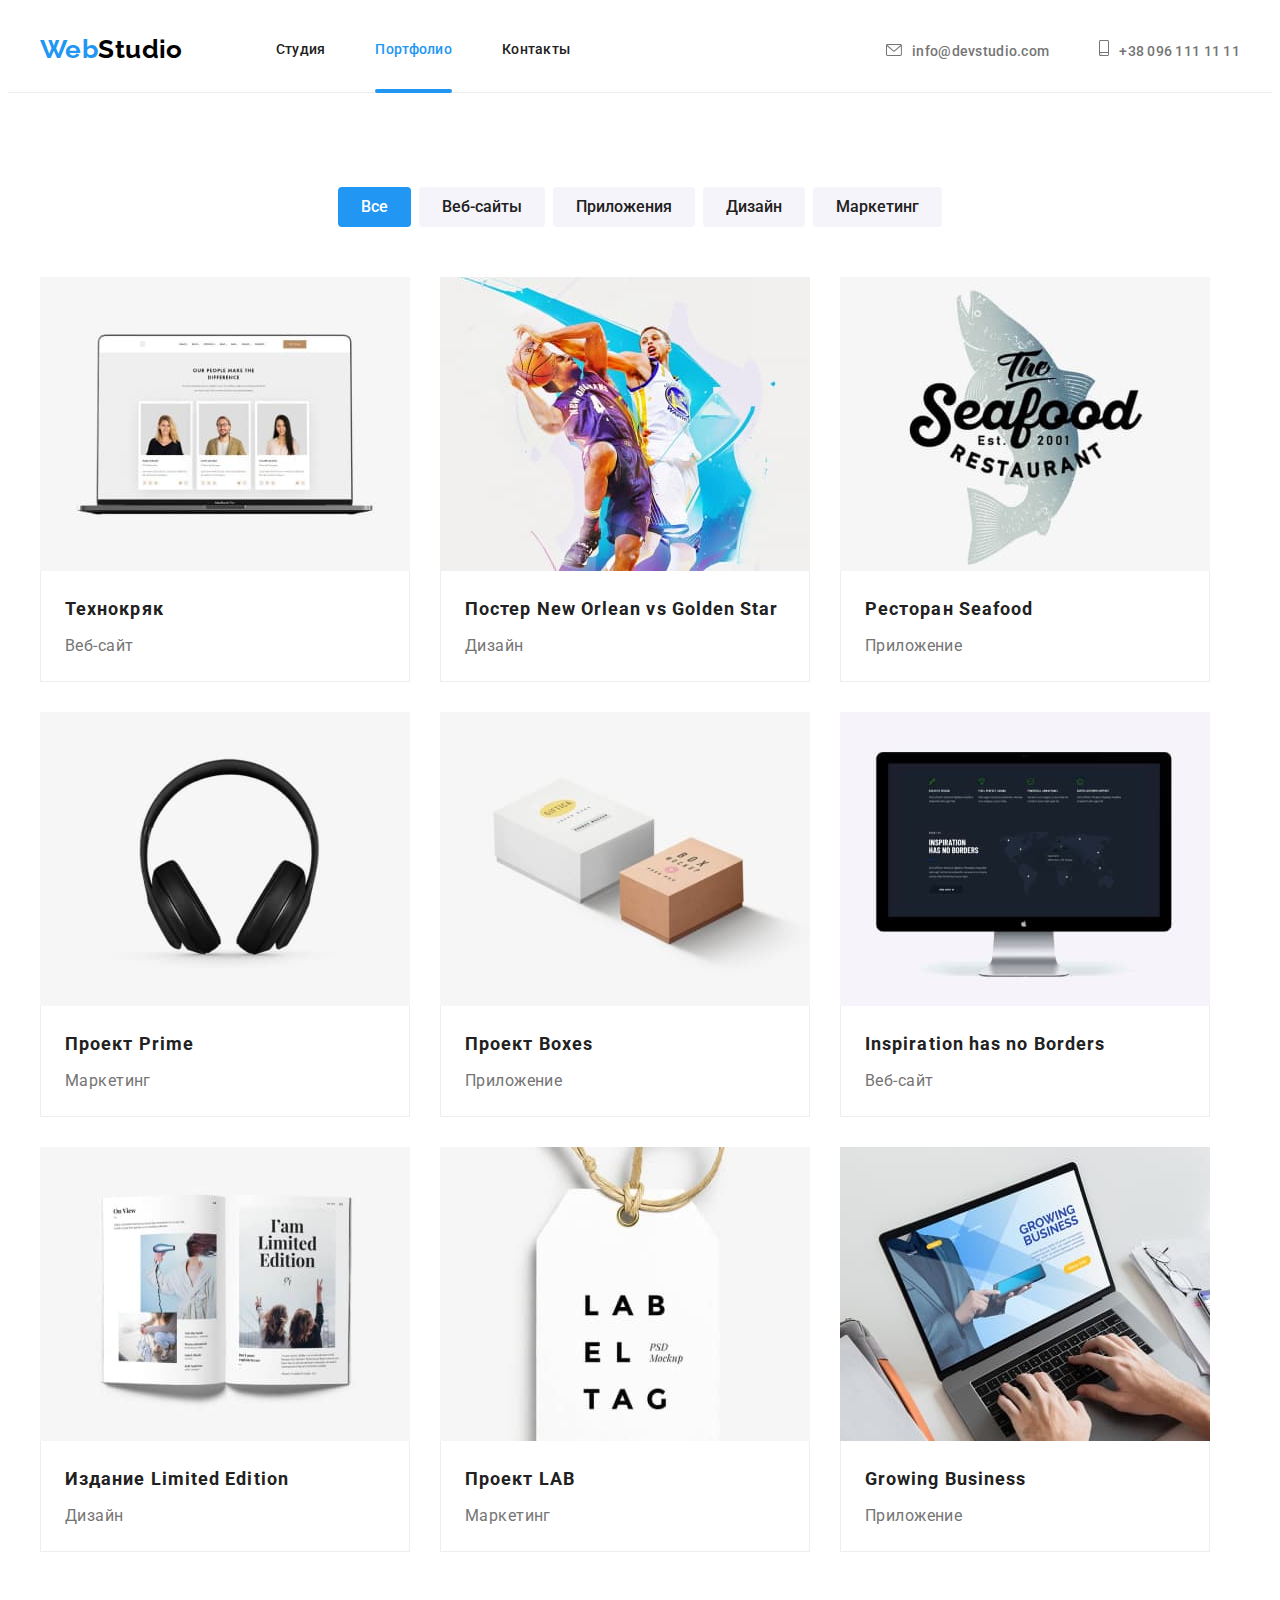
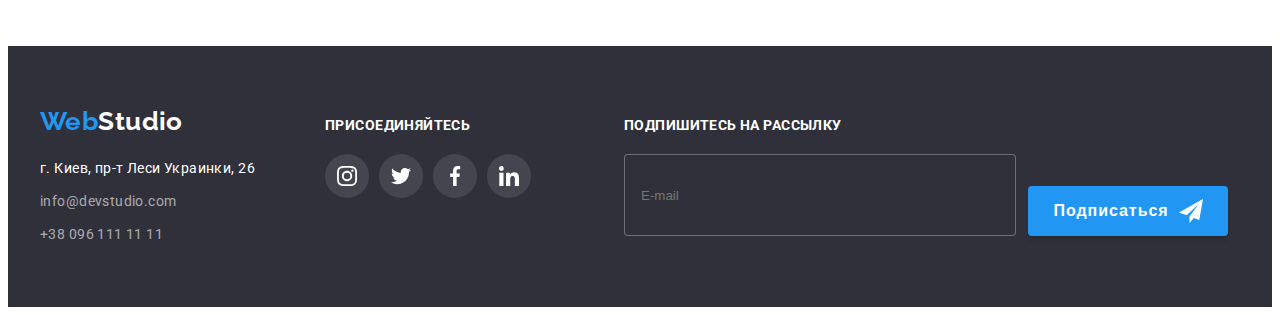
==== portfolio.html @ 59b3a7b3 "Initial commit" ====
<!DOCTYPE html>
<html lang="ru">
  <head>
    <meta charset="UTF-8" />
    <meta http-equiv="X-UA-Compatible" content="IE=edge" />
    <meta name="viewport" content="width=device-width, initial-scale=1.0" />
    <title>Portfolio</title>
    <link rel="preconnect" href="https://fonts.googleapis.com" />
    <link rel="preconnect" href="https://fonts.gstatic.com" crossorigin />
    <link
      href="https://fonts.googleapis.com/css2?family=Raleway:wght@700&family=Roboto:wght@400;500;700;900&display=swap"
      rel="stylesheet"
    />
    <link
      rel="stylesheet"
      href="https://cdnjs.cloudflare.com/ajax/libs/modern-normalize/1.1.0/modern-normalize.min.css"
      integrity="sha512-wpPYUAdjBVSE4KJnH1VR1HeZfpl1ub8YT/NKx4PuQ5NmX2tKuGu6U/JRp5y+Y8XG2tV+wKQpNHVUX03MfMFn9Q=="
      crossorigin="anonymous"
      referrerpolicy="no-referrer"
    />
    <link rel="stylesheet" href="./css/styles.css" />
  </head>
  <body>
    <header class="nav-container">
      <!--Навігація-->
      <div class="container header-box">
        <nav class="nav-box">
          <a href="./index.html" class="logo"><span class="logo-blue">Web</span>Studio</a>
          <ul class="list nav-list">
            <li class="list-item">
              <a href="./index.html" class="nav-link">Студия</a>
            </li>
            <li class="list-item">
              <a href="./portfolio.html" class="nav-link current">Портфолио</a>
            </li>
            <li class="list-item">
              <a href="#" class="nav-link">Контакты</a>
            </li>
          </ul>
        </nav>
        <!--Контакти-->
        <ul class="list contact-list">
          <li class="list-item">
            <a href="mailto:info@devstudio.com" class="nav-link contact-link">
              <svg class="mail" width="16" height="12">
                <use href="./images/icons.svg#icon-envelope"></use>
              </svg>
              info@devstudio.com</a
            >
          </li>
          <li class="list-item">
            <a href="tel:+380961111111" class="nav-link contact-link">
              <svg class="phone" width="10" height="16">
                <use href="./images/icons.svg#icon-smartphone"></use>
              </svg>
              +38 096 111 11 11</a
            >
          </li>
        </ul>
      </div>
    </header>
    <main>
      <section class="container-box">
        <div class="container">
          <h1 class="visually-hidden">Портфолио</h1>
          <ul class="filter-buttons list">
            <li class="btn-list">
              <button type="button" class="filter-button active">Все</button>
            </li>
            <li class="btn-list"><button type="button" class="filter-button">Веб-сайты</button></li>
            <li class="btn-list">
              <button type="button" class="filter-button">Приложения</button>
            </li>
            <li class="btn-list"><button type="button" class="filter-button">Дизайн</button></li>
            <li class="btn-list"><button type="button" class="filter-button">Маркетинг</button></li>
          </ul>
          <ul class="list section-box portfolio-list portfolio-cards">
            <li class="section-item portfolio-item">
              <a href="#" class="item">
                <div class="overlay-thumb">
                  <img src="./images/img-1.jpg" alt="Веб-сайт" width="370" class="card-img" />
                  <div class="overlay">
                    <p class="overlay-txt">
                      Ресурс предлагает комплексные предложения с разным уровнем функционала и
                      сервисов. Все это позволит посетителю получить исчерпывающие сведения о
                      компании или частном лице.
                    </p>
                  </div>
                </div>

                <div class="portfolio-border-box border-box">
                  <h2 class="card-title">Технокряк</h2>
                  <p class="description">Веб-сайт</p>
                </div>
              </a>
            </li>
            <li class="section-item portfolio-item">
              <a href="#" class="item">
                <div class="overlay-thumb">
                  <img src="./images/img-2.jpg" alt="Дизайн" width="370" class="card-img" />
                  <div class="overlay">
                    <p class="overlay-txt">
                      Ресурс предлагает комплексные предложения с разным уровнем функционала и
                      сервисов. Все это позволит посетителю получить исчерпывающие сведения о
                      компании или частном лице.
                    </p>
                  </div>
                </div>
                <div class="portfolio-border-box border-box">
                  <h2 class="card-title">Постер New Orlean vs Golden Star</h2>
                  <p class="description">Дизайн</p>
                </div>
              </a>
            </li>
            <li class="section-item portfolio-item">
              <a href="#" class="item">
                <div class="overlay-thumb">
                  <img src="./images/img-3.jpg" alt="Приложение" width="370" class="card-img" />
                  <div class="overlay">
                    <p class="overlay-txt">
                      Ресурс предлагает комплексные предложения с разным уровнем функционала и
                      сервисов. Все это позволит посетителю получить исчерпывающие сведения о
                      компании или частном лице.
                    </p>
                  </div>
                </div>
                <div class="portfolio-border-box border-box">
                  <h2 class="card-title">Ресторан Seafood</h2>
                  <p class="description">Приложение</p>
                </div>
              </a>
            </li>
            <li class="section-item portfolio-item">
              <a href="#" class="item">
                <div class="overlay-thumb">
                  <img src="./images/img-4.jpg" alt="Маркетинг" width="370" class="card-img" />
                  <div class="overlay">
                    <p class="overlay-txt">
                      Ресурс предлагает комплексные предложения с разным уровнем функционала и
                      сервисов. Все это позволит посетителю получить исчерпывающие сведения о
                      компании или частном лице.
                    </p>
                  </div>
                </div>
                <div class="portfolio-border-box border-box">
                  <h2 class="card-title">Проект Prime</h2>
                  <p class="description">Маркетинг</p>
                </div>
              </a>
            </li>
            <li class="section-item portfolio-item">
              <a href="#" class="item">
                <div class="overlay-thumb">
                  <img src="./images/img-5.jpg" alt="Приложение" width="370" class="card-img" />
                  <div class="overlay">
                    <p class="overlay-txt">
                      Ресурс предлагает комплексные предложения с разным уровнем функционала и
                      сервисов. Все это позволит посетителю получить исчерпывающие сведения о
                      компании или частном лице.
                    </p>
                  </div>
                </div>
                <div class="portfolio-border-box border-box">
                  <h2 class="card-title">Проект Boxes</h2>
                  <p class="description">Приложение</p>
                </div>
              </a>
            </li>
            <li class="section-item portfolio-item">
              <a href="#" class="item">
                <div class="overlay-thumb">
                  <img src="./images/img-6.jpg" alt="Веб-сайт" width="370" class="card-img" />
                  <div class="overlay">
                    <p class="overlay-txt">
                      Ресурс предлагает комплексные предложения с разным уровнем функционала и
                      сервисов. Все это позволит посетителю получить исчерпывающие сведения о
                      компании или частном лице.
                    </p>
                  </div>
                </div>
                <div class="portfolio-border-box border-box">
                  <h2 class="card-title">Inspiration has no Borders</h2>
                  <p class="description">Веб-сайт</p>
                </div>
              </a>
            </li>
            <li class="section-item portfolio-item">
              <a href="#" class="item">
                <div class="overlay-thumb">
                  <img src="./images/img-7.jpg" alt="Дизайн" width="370" class="card-img" />
                  <div class="overlay">
                    <p class="overlay-txt">
                      Ресурс предлагает комплексные предложения с разным уровнем функционала и
                      сервисов. Все это позволит посетителю получить исчерпывающие сведения о
                      компании или частном лице.
                    </p>
                  </div>
                </div>
                <div class="portfolio-border-box border-box">
                  <h2 class="card-title">Издание Limited Edition</h2>
                  <p class="description">Дизайн</p>
                </div>
              </a>
            </li>
            <li class="section-item portfolio-item">
              <a href="#" class="item">
                <div class="overlay-thumb">
                  <img src="./images/img-8.jpg" alt="Маркетинг" width="370" class="card-img" />
                  <div class="overlay">
                    <p class="overlay-txt">
                      Ресурс предлагает комплексные предложения с разным уровнем функционала и
                      сервисов. Все это позволит посетителю получить исчерпывающие сведения о
                      компании или частном лице.
                    </p>
                  </div>
                </div>
                <div class="portfolio-border-box border-box">
                  <h2 class="card-title">Проект LAB</h2>
                  <p class="description">Маркетинг</p>
                </div>
              </a>
            </li>
            <li class="section-item portfolio-item">
              <a href="#" class="item">
                <div class="overlay-thumb">
                  <img src="./images/img-9.jpg" alt="Приложение" width="370" class="card-img" />
                  <div class="overlay">
                    <p class="overlay-txt">
                      Ресурс предлагает комплексные предложения с разным уровнем функционала и
                      сервисов. Все это позволит посетителю получить исчерпывающие сведения о
                      компании или частном лице.
                    </p>
                  </div>
                </div>
                <div class="portfolio-border-box border-box">
                  <h2 class="card-title">Growing Business</h2>
                  <p class="description">Приложение</p>
                </div>
              </a>
            </li>
          </ul>
        </div>
      </section>
    </main>
    <!-- Футер -->
    <footer class="footer">
      <div class="container">
        <div class="footer-contacts">
          <a href="./index.html" class="logo"><span class="logo-blue">Web</span>Studio</a>
          <address class="address">
            <ul class="list">
              <li>
                <a href="#" class="address-link">г. Киев, пр-т Леси Украинки, 26</a>
              </li>
              <li class="address-item">
                <a href="mailto:info@devstudio.com" class="contact-link">info@devstudio.com</a>
              </li>
              <li class="address-item">
                <a href="tel:+380961111111" class="contact-link">+38 096 111 11 11</a>
              </li>
            </ul>
          </address>
        </div>
        <div class="footer-socials">
          <h2 class="footer-title">Присоединяйтесь</h2>
          <ul class="socials list">
            <li class="socials-item">
              <a class="socials-link" href="#">
                <svg class="socials-icon" width="20" height="20">
                  <use href="./images/icons.svg#icon-instagram-2"></use>
                </svg>
              </a>
            </li>
            <li class="socials-item">
              <a class="socials-link" href="#">
                <svg class="socials-icon" width="20" height="20">
                  <use href="./images/icons.svg#icon-twitter-1"></use>
                </svg>
              </a>
            </li>

            <li class="socials-item">
              <a class="socials-link" href="#">
                <svg class="socials-icon" width="20" height="20">
                  <use href="./images/icons.svg#icon-facebook-1"></use>
                </svg>
              </a>
            </li>

            <li class="socials-item">
              <a class="socials-link" href="#">
                <svg class="socials-icon" width="20" height="20">
                  <use href="./images/icons.svg#icon-linkedin-1"></use>
                </svg>
              </a>
            </li>
          </ul>
        </div>
        <form class="subscribe-form">
          <label class="subscribe-label footer-title" for="email">
            <span class="form-title">Подпишитесь на рассылку</span>
            <input class="form-input" type="email" name="email" id="email" placeholder="E-mail" />
          </label>
          <button class="subscribe-btn form-btn" type="submit">
            <span class="btn-txt">Подписаться</span>
            <svg class="send-icon" width="24" height="24">
              <use href="./images/icons.svg#icon-send"></use>
            </svg>
          </button>
        </form>
      </div>
    </footer>
  </body>
</html>
---- css/styles.css ----
/* цвет лого #2196F3 #000000 */
/*  цвет заголовков #212121 */
/* дополнительний цвет текста #FFFFFF */
/* основной текст  #757575 */
/* текст контактов rgba(255, 255, 255, 0.6) */
/* рамка хедера #ececec */
/* рамка карток в портфоліо #EEEEEE */
/* Колір іконок звичайний #AFB1B8 */

/* Стили для index*/

:root {
  --primary-text-color: #757575;
  --title-text-color: #212121;
  --accent-color: #2196f3;
  --primary-white-color: #ffffff;
  --primary-background-color: #f5f4fa;
  --accent-hover-color: #188ce8;
  --header-border-color: #ececec;
  --portfolio-cards-border: #eeeeee;
  --icon-current-color: #afb1b8;
}

body {
  font-family: 'Roboto', 'sans-serif';
  color: var(--primary-text-color);
  background-color: var(--primary-white-color);
  font-size: 14px;
  letter-spacing: 0.03em;
}

h1,
h2,
h3,
h4,
h5,
h6,
p {
  margin: 0;
}

img {
  display: block;
}

.visually-hidden {
  position: absolute;
  width: 1px;
  height: 1px;
  margin: -1px;
  border: 0;
  padding: 0;

  white-space: nowrap;
  clip-path: inset(100%);
  clip: rect(0 0 0 0);
  overflow: hidden;
}

.container {
  width: 1200px;
  padding-left: 15px;
  padding-right: 15px;
  margin-left: auto;
  margin-right: auto;
}

.nav-container {
  border-bottom: 1px solid var(--header-border-color);
}

.header-box {
  display: flex;
  align-items: center;
}

.nav-box {
  display: flex;
  align-items: center;
}

.nav-list {
  display: flex;
}

.nav-container .contact-list {
  display: flex;
  align-items: baseline;
  margin-left: auto;
}

.section-title {
  color: var(--title-text-color);
  font-size: 36px;
  line-height: 1.17;
  text-align: center;
  margin-bottom: 50px;
}

.title {
  color: var(--primary-white-color);
  font-weight: 900;
  font-size: 44px;
  line-height: 1.36;
  text-align: center;
  letter-spacing: 0.06em;
  text-transform: uppercase;
  margin-left: auto;
  margin-right: auto;
  margin-bottom: 30px;
  width: 696px;
}

.list {
  list-style-type: none;
  margin: 0;
  padding: 0;
}

/* Шапка */

.logo {
  display: block;
  color: #000000;
  font-family: 'Raleway', 'sans-serif';
  font-weight: 700;
  font-size: 26px;
  line-height: 1.19;
  text-decoration: none;
  margin-right: 93px;
  padding-top: 24px;
  padding-bottom: 25px;
}

.logo-blue,
.logo-blue {
  color: var(--accent-color);
}

.nav-link {
  display: flex;
  align-items: baseline;
  color: var(--title-text-color);
  text-decoration: none;
  font-weight: 500;
  line-height: 1.14;
  letter-spacing: 0.02em;
  padding-top: 32px;
  padding-bottom: 32px;
  transition: color 250ms cubic-bezier(0.4, 0, 0.2, 1);
}

.nav-link:hover,
.nav-link:focus {
  color: var(--accent-color);
}

.nav-link.current {
  color: var(--accent-color);
  position: relative;
}

.nav-link.current::after {
  position: absolute;
  content: '';
  display: block;
  width: 100%;
  height: 4px;
  border-radius: 2px;
  background-color: var(--accent-color);
  left: 0;
  bottom: -3px;
  transition: opacity 250ms cubic-bezier(0.4, 0, 0.2, 1);
}

.list-item {
  display: inline-block;
}

.list-item:not(:last-child) {
  margin-right: 50px;
}

.nav-link.contact-link:not(:last-child) {
  margin-right: 50px;
  margin-left: 330px;
}

.mail {
  display: inline-block;
  fill: currentColor;
  width: 16px;
  height: 12px;
  margin-right: 10px;
  background-size: contain;
}

.phone {
  display: inline-block;
  fill: currentColor;
  width: 10px;
  height: 16px;
  margin-right: 10px;
}

.nav-link.contact-link {
  color: var(--primary-text-color);
  transition: color 250ms cubic-bezier(0.4, 0, 0.2, 1);
}

.nav-link.contact-link:hover,
.nav-link.contact-link:focus {
  color: var(--accent-color);
}

/* Меін контент */

/* Банер */

.container-box {
  padding-top: 94px;
  padding-bottom: 94px;
}

.baner {
  background-color: #2f303a;
}

.baner > .container {
  padding-top: 200px;
  padding-bottom: 200px;
}

.hero {
  background-image: linear-gradient(to right, rgba(47, 48, 58, 0.4), rgba(47, 48, 58, 0.4)),
    url(../images/hero-img.jpg);
  max-width: 1600px;
  background-position: center;
  background-size: cover;
  margin-left: auto;
  margin-right: auto;
}

.baner-button {
  color: var(--primary-white-color);
  background-color: var(--accent-color);
  font-family: inherit;
  font-weight: 700;
  font-size: 16px;
  line-height: 1.88;
  cursor: pointer;
  margin: 0 485px;
  min-width: 200px;
  min-height: 50px;
  padding: 10px 32px;
  border-radius: 4px;
  border: transparent;
  transition: color 250ms cubic-bezier(0.4, 0, 0.2, 1);
}

.baner .baner-button:hover,
.baner-button:focus {
  background-color: var(--accent-hover-color);
}

/* Переваги */

.works-box {
  padding-bottom: 94px;
}

.benefits {
  background-color: #ffffff;
}

.section-box {
  display: flex;
}

.section-item {
  margin-right: 30px;
}

.section-box > .section-item:last-child {
  margin-right: 0px;
}

.benefits-icon-box {
  display: flex;
  align-items: center;
  justify-content: center;
  height: 120px;
  margin-bottom: 30px;
  border-radius: 4px;
  background-color: var(--primary-background-color);
  transition: color 250ms cubic-bezier(0.4, 0, 0.2, 1);
}

/* .benefits-icon-box:hover {
  box-shadow: 0px 4px 4px rgba(0, 0, 0, 0.25);
  border-radius: 4px;
} */

.portfolio-item {
  display: block;
  margin-right: 30px;
  margin-bottom: 30px;
}

.portfolio-cards .portfolio-item:nth-child(3n + 3) {
  margin-right: 0px;
}

.portfolio-border-box {
  padding: 20px 24px;
}

.benefits-title {
  font-size: 14px;
  line-height: 1.14;
  text-transform: uppercase;
  color: var(--title-text-color);
}

.benefits-text {
  line-height: 1.71;
  margin-top: 10px;
  width: 270px;
}

/* Чим ми займаємось */

.label-box {
  position: relative;
}

.label {
  position: absolute;
  width: 100%;
  padding: 27px 0;
  background-color: rgba(47, 48, 58, 0.8);
  color: var(--primary-white-color);
  font-weight: 700;
  line-height: 1.14;
  text-align: center;
  letter-spacing: 0.03em;
  text-transform: uppercase;
  bottom: 0;
  left: 0;
}

/* Наша команда */

.team {
  background-color: var(--primary-background-color);
}

.team .portfolio-item {
  box-shadow: 0px 1px 3px rgba(0, 0, 0, 0.12), 0px 1px 1px rgba(0, 0, 0, 0.14),
    0px 2px 1px rgba(0, 0, 0, 0.2);
  border-radius: 0px 0px 4px 4px;
}

.team-title {
  font-weight: 500;
  font-size: 16px;
  line-height: 1.19;
  text-align: center;
  color: var(--title-text-color);
}

.team-text {
  font-size: 16px;
  line-height: 1.19;
  text-align: center;
  margin-top: 10px;
}

.team-border-box {
  background-color: var(--primary-white-color);
  padding-top: 30px;
  padding-bottom: 30px;
  border-radius: 0px 0px 4px 4px;
}

.border-box {
  border-right: 1px solid var(--portfolio-cards-border);
  border-bottom: 1px solid var(--portfolio-cards-border);
  border-left: 1px solid var(--portfolio-cards-border);
}

.socials {
  display: flex;
  justify-content: center;
  margin-top: 16px;
}

.socials-item:not(:last-child) {
  margin-right: 10px;
}

.socials-link {
  display: flex;
  justify-content: center;
  align-items: center;
  width: 44px;
  height: 44px;
  border-radius: 50%;
  color: var(--icon-current-color);
  transition: background-color 250ms cubic-bezier(0.4, 0, 0.2, 1),
    color 250ms cubic-bezier(0.4, 0, 0.2, 1);
}

.socials-link:hover,
.socials-link:focus {
  background-color: var(--accent-color);
  color: var(--primary-white-color);
}

.socials-icon {
  fill: currentColor;
}

/* Постійні клієнти */

.clients {
  display: flex;
  justify-content: center;
  margin-top: 50px;
}

.clients-item:not(:last-child) {
  margin-right: 30px;
}

.clients-link {
  display: flex;
  justify-content: center;
  align-items: center;
  width: 170px;
  height: 92px;
  color: var(--icon-current-color);
  border: 1px solid var(--icon-current-color);
  border-radius: 5px;
  transition: color 250ms cubic-bezier(0.4, 0, 0.2, 1), border 250ms cubic-bezier(0.4, 0, 0.2, 1);
}

.clients-link:hover,
.clients-link:focus {
  color: var(--accent-color);
  border: 1px solid var(--accent-color);
}

.clients-icon {
  fill: currentColor;
  background-size: contain;
}

/* Футер */

.footer {
  background-color: #2f303a;
  padding-top: 60px;
  padding-bottom: 60px;
}

.footer .container {
  display: flex;
  align-items: baseline;
}

.footer .logo {
  color: var(--primary-white-color);
  padding: 0;
  margin: 0;
}

.address {
  margin-top: 20px;
}

.address .address-link {
  color: var(--primary-white-color);
  font-style: normal;
  line-height: 1.71;
  text-decoration: none;
  font-style: normal;
}

.address-item {
  margin-top: 9px;
}

.footer .contact-link {
  text-decoration: none;
  color: rgba(255, 255, 255, 0.6);
  font-style: normal;
  line-height: 1.71;
  transition: color 250ms cubic-bezier(0.4, 0, 0.2, 1);
}

.address .contact-link:hover,
.contact-link:focus {
  color: var(--accent-color);
}

.footer-socials {
  margin-left: 70px;
}

.footer-title {
  color: var(--primary-white-color);

  font-weight: 700;
  font-size: 14px;
  line-height: 1.14;
  letter-spacing: 0.03em;
  text-transform: uppercase;
}

.footer .socials {
  margin-top: 20px;
}

.footer .socials-link {
  color: var(--primary-white-color);
  background-color: rgba(255, 255, 255, 0.1);
  transition: background-color 250ms cubic-bezier(0.4, 0, 0.2, 1);
}

.footer .socials-link:hover,
.footer .socials-link:focus {
  background-color: var(--accent-color);
}

.subscribe-form {
  display: flex;
  align-items: flex-end;
  margin-left: 93px;
  margin-right: auto;
}

.form-title {
  display: block;
  margin-bottom: 20px;
}

.form-input {
  width: 358px;
  height: 50px;
  margin-right: 12px;
  padding: 15px 16px;
  background-color: #2f303a;
  color: rgba(255, 255, 255, 0.6);
  outline: transparent;
  border: 1px solid rgba(255, 255, 255, 0.3);
  border-radius: 4px;
}

.subscribe-btn {
  box-shadow: 0px 4px 4px rgba(0, 0, 0, 0.15);
  border-color: transparent;
}

.btn-txt {
  margin-right: 10px;
}

.subscribe-btn {
  display: flex;
  justify-content: center;
  align-items: center;
  width: 200px;
  height: 50px;
  background-color: var(--accent-color);
  color: var(--primary-white-color);
  font-weight: 700;
  font-size: 16px;
  line-height: 1.88;
  letter-spacing: 0.06em;
  cursor: pointer;
  border-radius: 4px;
}

/* Модальне вікно */

.backdrop {
  position: fixed;
  top: 0;
  left: 0;
  width: 100vw;
  height: 100vh;
  background-color: rgba(0, 0, 0, 0.2);
  opacity: 1;
  visibility: visible;
  pointer-events: initial;
  transition: opacity 250ms cubic-bezier(0.4, 0, 0.2, 1),
    visibility 250ms cubic-bezier(0.4, 0, 0.2, 1);
}

.backdrop.is-hidden {
  opacity: 0;
  visibility: hidden;
  pointer-events: none;
}

.modal {
  position: absolute;
  top: 50%;
  left: 50%;
  transform: translate(-50%, -50%);
  width: 528px;
  height: 581px;
  padding: 40px 40px;
  background-color: #ffffff;
  box-shadow: 0px 1px 3px rgba(0, 0, 0, 0.12), 0px 1px 1px rgba(0, 0, 0, 0.14),
    0px 2px 1px rgba(0, 0, 0, 0.2);
  border-radius: 4px;
}

.modal-close-btn {
  position: absolute;
  top: 8px;
  right: 8px;
  display: flex;
  justify-content: center;
  align-items: center;
  width: 30px;
  height: 30px;
  border: 1px solid rgba(0, 0, 0, 0.1);
  border-radius: 50%;
  padding: 0;
  background-color: #ffffff;
  cursor: pointer;
}

.close-btn {
  transition: fill 250ms cubic-bezier(0.4, 0, 0.2, 1);
}

.modal-close-btn:hover .close-btn,
.modal-close-btn:focus .close-btn {
  fill: var(--accent-color);
}

.modal-form {
  display: flex;
  flex-direction: column;
  align-items: center;
}

.modal-title {
  font-weight: 700;
  font-size: 20px;
  line-height: 1.15;
  text-align: center;
  letter-spacing: 0.03em;
  margin-bottom: 12px;
  color: var(--title-text-color);
}

.form-group {
  display: flex;
  flex-direction: column;
  width: 448px;
}

.form-label {
  position: relative;
  display: flex;
  flex-direction: column;
  margin-bottom: 10px;
  font-size: 12px;
  line-height: 1.16;
  letter-spacing: 0.01em;
}

.form-label:last-of-type {
  margin-bottom: 20px;
}

.modal-form-input {
  height: 40px;
  margin-top: 4px;
  padding-left: 41px;
  outline: transparent;
  border: 1px solid rgba(33, 33, 33, 0.2);
  border-radius: 4px;
  transition: border 250ms cubic-bezier(0.4, 0, 0.2, 1);
}

.modal-form-input:hover,
.modal-form-input:focus-within {
  border: 1px solid var(--accent-color);
}

.textarea-input {
  height: 120px;
  padding: 12px 16px;
  resize: none;
}

.textarea-input::placeholder {
  line-height: 1.17;
  letter-spacing: 0.01em;
  color: rgba(117, 117, 117, 0.5);
}

.modal-icon {
  position: absolute;
  top: 0;
  left: 0;
  transform: translate(12px, 29px);
  fill: var(--title-text-color);
  transition: fill 250ms cubic-bezier(0.4, 0, 0.2, 1);
}

.modal-form-input:hover + .modal-icon,
.modal-form-input:focus + .modal-icon {
  fill: var(--accent-color);
}

.modal-agreement-box {
  display: flex;
  align-items: center;
  justify-content: center;
}

.modal-agreement {
  display: flex;
  align-items: center;
}

.checkbox-txt {
  line-height: 1.71;
}

.checkbox-link {
  line-height: 1.71;
  color: var(--accent-color);
}

.modal-checkbox {
  display: flex;
  align-items: center;
  justify-content: center;
  width: 16px;
  height: 15px;
  margin-right: 7px;
  border-radius: 2px;
  outline: 2px solid var(--accent-color);
  outline-offset: -2px;
  background-color: var(--primary-white-color);
  transition: background-color 250ms cubic-bezier(0.4, 0, 0.2, 1);
}

.modal-checkbox:focus {
  outline: 2px solid var(--title-text-color);
  outline-offset: -2px;
}

.checkbox-icon {
  fill: var(--primary-white-color);
}

.checkbox:checked + .modal-checkbox {
  background-color: var(--accent-color);
}

.send-btn {
  margin-top: 30px;
  transition: background-color 250ms cubic-bezier(0.4, 0, 0.2, 1),
    box-shadow 250ms cubic-bezier(0.4, 0, 0.2, 1);
}

.send-btn:hover,
.send-btn:focus {
  box-shadow: 0px 4px 4px rgba(0, 0, 0, 0.15);
  background-color: var(--accent-hover-color);
}

/* Стили для портфолио */

.portfolio-box {
  padding-bottom: 94px;
  padding-top: 94px;
}

.filter-buttons {
  display: flex;
  justify-content: center;
  margin-bottom: 50px;
}

.btn-list {
  margin-left: 8px;
}

.filter-buttons .btn-list:first-child {
  margin-left: 0;
}

.filter-button {
  font-family: inherit;
  color: var(--title-text-color);
  background-color: var(--primary-background-color);
  font-weight: 500;
  font-size: 16px;
  line-height: 1.62;
  text-align: center;
  padding: 6px 22px;
  border: 1px solid transparent;
  border-radius: 4px;
  transition: color 250ms cubic-bezier(0.4, 0, 0.2, 1),
    background-color 250ms cubic-bezier(0.4, 0, 0.2, 1),
    box-shadow 250ms cubic-bezier(0.4, 0, 0.2, 1);
}

.filter-button.active {
  background-color: var(--accent-color);
  color: var(--primary-white-color);
}

.filter-buttons .filter-button:hover,
.filter-button:focus {
  color: var(--primary-white-color);
  background-color: var(--accent-color);
  box-shadow: 0px 3px 1px rgba(0, 0, 0, 0.1), 0px 1px 2px rgba(0, 0, 0, 0.08),
    0px 2px 2px rgba(0, 0, 0, 0.12);
}

.portfolio-cards .item:hover,
.portfolio-cards .item:focus {
  box-shadow: 0px 4px 4px rgba(0, 0, 0, 0.25);
}

.overlay-thumb {
  position: relative;
  overflow: hidden;
}

.overlay {
  position: absolute;
  top: 0;
  left: 0;
  width: 370px;
  padding: 63px 24px;
  background-color: rgba(33, 150, 243, 0.9);
  overflow: hidden;
  transition: transform 250ms cubic-bezier(0.4, 0, 0.2, 1);
  transform: translateY(160%);
}

.item:hover .overlay {
  position: absolute;
  top: 0;
  left: 0;
  width: 370px;
  padding: 63px 24px;
  background-color: rgba(33, 150, 243, 0.9);
  transform: translateY(0);
}

.overlay-txt {
  font-size: 18px;
  line-height: 1.56;
  letter-spacing: 0.03em;
  color: var(--primary-white-color);
}

.portfolio-cards {
  display: flex;
  flex-wrap: wrap;
  margin-bottom: -30px;
}

.item {
  text-decoration: none;
  display: block;
  transition: box-shadow 250ms cubic-bezier(0.4, 0, 0.2, 1);
}

.card-title {
  margin-bottom: 4px;
}

.portfolio-cards .card-title {
  font-size: 18px;
  line-height: 2;
  letter-spacing: 0.06em;
  color: var(--title-text-color);
}

.description {
  font-size: 16px;
  line-height: 1.88;
  color: var(--primary-text-color);
}
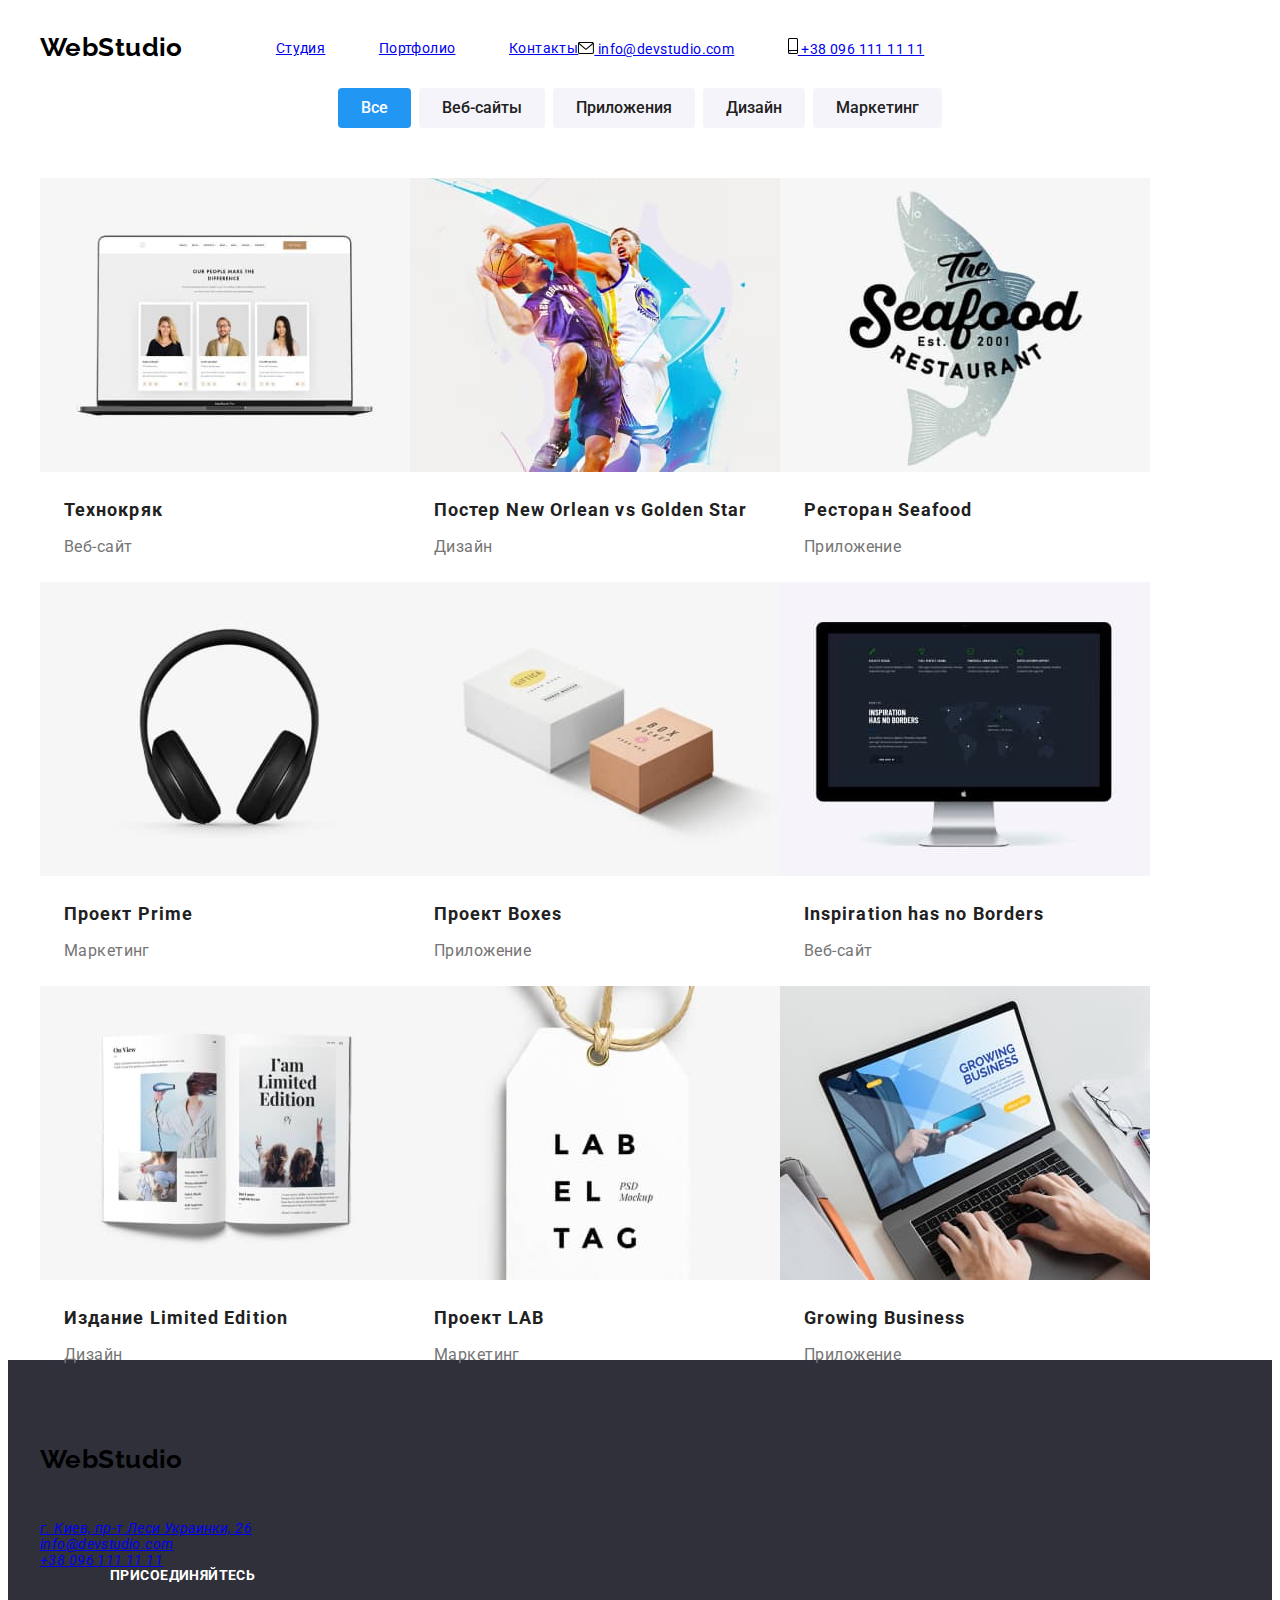
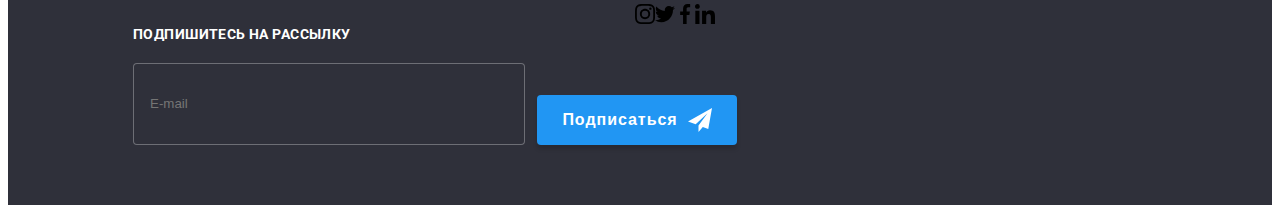
==== commit e078bf48: "c6" ====
--- a/portfolio.html
+++ b/portfolio.html
@@ -75,7 +75,7 @@
             <li class="btn-list"><button type="button" class="filter-button">Маркетинг</button></li>
           </ul>
           <ul class="list section-box portfolio-list portfolio-cards">
-            <li class="section-item portfolio-item">
+            <li class="section-item portfolio__item">
               <a href="#" class="item">
                 <div class="overlay-thumb">
                   <img src="./images/img-1.jpg" alt="Веб-сайт" width="370" class="card-img" />
@@ -94,7 +94,7 @@
                 </div>
               </a>
             </li>
-            <li class="section-item portfolio-item">
+            <li class="section-item portfolio__item">
               <a href="#" class="item">
                 <div class="overlay-thumb">
                   <img src="./images/img-2.jpg" alt="Дизайн" width="370" class="card-img" />
@@ -112,7 +112,7 @@
                 </div>
               </a>
             </li>
-            <li class="section-item portfolio-item">
+            <li class="section-item portfolio__item">
               <a href="#" class="item">
                 <div class="overlay-thumb">
                   <img src="./images/img-3.jpg" alt="Приложение" width="370" class="card-img" />
@@ -130,7 +130,7 @@
                 </div>
               </a>
             </li>
-            <li class="section-item portfolio-item">
+            <li class="section-item portfolio__item">
               <a href="#" class="item">
                 <div class="overlay-thumb">
                   <img src="./images/img-4.jpg" alt="Маркетинг" width="370" class="card-img" />
@@ -148,7 +148,7 @@
                 </div>
               </a>
             </li>
-            <li class="section-item portfolio-item">
+            <li class="section-item portfolio__item">
               <a href="#" class="item">
                 <div class="overlay-thumb">
                   <img src="./images/img-5.jpg" alt="Приложение" width="370" class="card-img" />
@@ -166,7 +166,7 @@
                 </div>
               </a>
             </li>
-            <li class="section-item portfolio-item">
+            <li class="section-item portfolio__item">
               <a href="#" class="item">
                 <div class="overlay-thumb">
                   <img src="./images/img-6.jpg" alt="Веб-сайт" width="370" class="card-img" />
@@ -184,7 +184,7 @@
                 </div>
               </a>
             </li>
-            <li class="section-item portfolio-item">
+            <li class="section-item portfolio__item">
               <a href="#" class="item">
                 <div class="overlay-thumb">
                   <img src="./images/img-7.jpg" alt="Дизайн" width="370" class="card-img" />
@@ -202,7 +202,7 @@
                 </div>
               </a>
             </li>
-            <li class="section-item portfolio-item">
+            <li class="section-item portfolio__item">
               <a href="#" class="item">
                 <div class="overlay-thumb">
                   <img src="./images/img-8.jpg" alt="Маркетинг" width="370" class="card-img" />
@@ -220,7 +220,7 @@
                 </div>
               </a>
             </li>
-            <li class="section-item portfolio-item">
+            <li class="section-item portfolio__item">
               <a href="#" class="item">
                 <div class="overlay-thumb">
                   <img src="./images/img-9.jpg" alt="Приложение" width="370" class="card-img" />
--- a/css/styles.css
+++ b/css/styles.css
@@ -65,7 +65,7 @@
   margin-right: auto;
 }
 
-.nav-container {
+.header {
   border-bottom: 1px solid var(--header-border-color);
 }
 
@@ -79,11 +79,11 @@
   align-items: center;
 }
 
-.nav-list {
-  display: flex;
-}
-
-.nav-container .contact-list {
+.header-navigation {
+  display: flex;
+}
+
+.header .header-contact {
   display: flex;
   align-items: baseline;
   margin-left: auto;
@@ -97,7 +97,7 @@
   margin-bottom: 50px;
 }
 
-.title {
+.hero__title {
   color: var(--primary-white-color);
   font-weight: 900;
   font-size: 44px;
@@ -132,12 +132,12 @@
   padding-bottom: 25px;
 }
 
-.logo-blue,
-.logo-blue {
+.logo--blue,
+.logo--blue {
   color: var(--accent-color);
 }
 
-.nav-link {
+.header-navigation__link {
   display: flex;
   align-items: baseline;
   color: var(--title-text-color);
@@ -150,17 +150,17 @@
   transition: color 250ms cubic-bezier(0.4, 0, 0.2, 1);
 }
 
-.nav-link:hover,
-.nav-link:focus {
+.header-navigation__link:hover,
+.header-navigation__link:focus {
   color: var(--accent-color);
 }
 
-.nav-link.current {
+.header-navigation__link.current {
   color: var(--accent-color);
   position: relative;
 }
 
-.nav-link.current::after {
+.header-navigation__link.current::after {
   position: absolute;
   content: '';
   display: block;
@@ -181,12 +181,12 @@
   margin-right: 50px;
 }
 
-.nav-link.contact-link:not(:last-child) {
+.header-contact__link:not(:last-child) {
   margin-right: 50px;
   margin-left: 330px;
 }
 
-.mail {
+.header-contact__icon-envelope {
   display: inline-block;
   fill: currentColor;
   width: 16px;
@@ -195,7 +195,7 @@
   background-size: contain;
 }
 
-.phone {
+.header-contact__icon-phone {
   display: inline-block;
   fill: currentColor;
   width: 10px;
@@ -203,13 +203,13 @@
   margin-right: 10px;
 }
 
-.nav-link.contact-link {
+.header-contact__link {
   color: var(--primary-text-color);
   transition: color 250ms cubic-bezier(0.4, 0, 0.2, 1);
 }
 
-.nav-link.contact-link:hover,
-.nav-link.contact-link:focus {
+.header-contact__link:hover,
+.header-contact__link:focus {
   color: var(--accent-color);
 }
 
@@ -217,21 +217,19 @@
 
 /* Банер */
 
-.container-box {
+.container--form {
   padding-top: 94px;
   padding-bottom: 94px;
-}
-
-.baner {
-  background-color: #2f303a;
-}
-
-.baner > .container {
+  background-color: #ffffff;
+}
+
+.hero--form {
   padding-top: 200px;
   padding-bottom: 200px;
 }
 
 .hero {
+  background-color: #2f303a;
   background-image: linear-gradient(to right, rgba(47, 48, 58, 0.4), rgba(47, 48, 58, 0.4)),
     url(../images/hero-img.jpg);
   max-width: 1600px;
@@ -241,7 +239,7 @@
   margin-right: auto;
 }
 
-.baner-button {
+.hero__button {
   color: var(--primary-white-color);
   background-color: var(--accent-color);
   font-family: inherit;
@@ -258,34 +256,31 @@
   transition: color 250ms cubic-bezier(0.4, 0, 0.2, 1);
 }
 
-.baner .baner-button:hover,
-.baner-button:focus {
+.hero__button:hover,
+.hero__button:focus {
   background-color: var(--accent-hover-color);
 }
 
 /* Переваги */
 
-.works-box {
-  padding-bottom: 94px;
-}
-
-.benefits {
-  background-color: #ffffff;
+.works--form {
+  padding-top: 0;
 }
 
 .section-box {
   display: flex;
 }
 
-.section-item {
+.section-box__item {
+  position: relative;
   margin-right: 30px;
 }
 
-.section-box > .section-item:last-child {
+.section-box__item:last-child {
   margin-right: 0px;
 }
 
-.benefits-icon-box {
+.benefits__icon {
   display: flex;
   align-items: center;
   justify-content: center;
@@ -296,18 +291,13 @@
   transition: color 250ms cubic-bezier(0.4, 0, 0.2, 1);
 }
 
-/* .benefits-icon-box:hover {
-  box-shadow: 0px 4px 4px rgba(0, 0, 0, 0.25);
-  border-radius: 4px;
-} */
-
-.portfolio-item {
+.team__item {
   display: block;
   margin-right: 30px;
   margin-bottom: 30px;
 }
 
-.portfolio-cards .portfolio-item:nth-child(3n + 3) {
+.portfolio-cards .team__item:nth-child(3n + 3) {
   margin-right: 0px;
 }
 
@@ -315,14 +305,14 @@
   padding: 20px 24px;
 }
 
-.benefits-title {
+.benefits__title {
   font-size: 14px;
   line-height: 1.14;
   text-transform: uppercase;
   color: var(--title-text-color);
 }
 
-.benefits-text {
+.benefits__label {
   line-height: 1.71;
   margin-top: 10px;
   width: 270px;
@@ -330,11 +320,7 @@
 
 /* Чим ми займаємось */
 
-.label-box {
-  position: relative;
-}
-
-.label {
+.section-box__label {
   position: absolute;
   width: 100%;
   padding: 27px 0;
@@ -351,17 +337,17 @@
 
 /* Наша команда */
 
-.team {
+.team--bgc {
   background-color: var(--primary-background-color);
 }
 
-.team .portfolio-item {
+.team--bgc .team__item {
   box-shadow: 0px 1px 3px rgba(0, 0, 0, 0.12), 0px 1px 1px rgba(0, 0, 0, 0.14),
     0px 2px 1px rgba(0, 0, 0, 0.2);
   border-radius: 0px 0px 4px 4px;
 }
 
-.team-title {
+.team__member {
   font-weight: 500;
   font-size: 16px;
   line-height: 1.19;
@@ -369,21 +355,18 @@
   color: var(--title-text-color);
 }
 
-.team-text {
+.team__position {
   font-size: 16px;
   line-height: 1.19;
   text-align: center;
   margin-top: 10px;
 }
 
-.team-border-box {
+.portfolio__item--border {
   background-color: var(--primary-white-color);
   padding-top: 30px;
   padding-bottom: 30px;
   border-radius: 0px 0px 4px 4px;
-}
-
-.border-box {
   border-right: 1px solid var(--portfolio-cards-border);
   border-bottom: 1px solid var(--portfolio-cards-border);
   border-left: 1px solid var(--portfolio-cards-border);
@@ -395,11 +378,11 @@
   margin-top: 16px;
 }
 
-.socials-item:not(:last-child) {
+.socials__item:not(:last-child) {
   margin-right: 10px;
 }
 
-.socials-link {
+.socials__link {
   display: flex;
   justify-content: center;
   align-items: center;
@@ -411,13 +394,13 @@
     color 250ms cubic-bezier(0.4, 0, 0.2, 1);
 }
 
-.socials-link:hover,
-.socials-link:focus {
+.socials__link:hover,
+.socials__link:focus {
   background-color: var(--accent-color);
   color: var(--primary-white-color);
 }
 
-.socials-icon {
+.socials__icon {
   fill: currentColor;
 }
 
@@ -429,11 +412,11 @@
   margin-top: 50px;
 }
 
-.clients-item:not(:last-child) {
+.clients__item:not(:last-child) {
   margin-right: 30px;
 }
 
-.clients-link {
+.clients__link {
   display: flex;
   justify-content: center;
   align-items: center;
@@ -445,13 +428,13 @@
   transition: color 250ms cubic-bezier(0.4, 0, 0.2, 1), border 250ms cubic-bezier(0.4, 0, 0.2, 1);
 }
 
-.clients-link:hover,
-.clients-link:focus {
+.clients__link:hover,
+.clients__link:focus {
   color: var(--accent-color);
   border: 1px solid var(--accent-color);
 }
 
-.clients-icon {
+.clients__icon {
   fill: currentColor;
   background-size: contain;
 }
@@ -464,12 +447,12 @@
   padding-bottom: 60px;
 }
 
-.footer .container {
+.footer-centered {
   display: flex;
   align-items: baseline;
 }
 
-.footer .logo {
+.footer__logo {
   color: var(--primary-white-color);
   padding: 0;
   margin: 0;
@@ -479,7 +462,7 @@
   margin-top: 20px;
 }
 
-.address .address-link {
+.address__link {
   color: var(--primary-white-color);
   font-style: normal;
   line-height: 1.71;
@@ -487,11 +470,11 @@
   font-style: normal;
 }
 
-.address-item {
+.address__item {
   margin-top: 9px;
 }
 
-.footer .contact-link {
+.footer__contact-link {
   text-decoration: none;
   color: rgba(255, 255, 255, 0.6);
   font-style: normal;
@@ -499,8 +482,8 @@
   transition: color 250ms cubic-bezier(0.4, 0, 0.2, 1);
 }
 
-.address .contact-link:hover,
-.contact-link:focus {
+.address__link:hover,
+.address__link:focus {
   color: var(--accent-color);
 }
 
@@ -522,14 +505,14 @@
   margin-top: 20px;
 }
 
-.footer .socials-link {
+.footer .socials__link {
   color: var(--primary-white-color);
   background-color: rgba(255, 255, 255, 0.1);
   transition: background-color 250ms cubic-bezier(0.4, 0, 0.2, 1);
 }
 
-.footer .socials-link:hover,
-.footer .socials-link:focus {
+.footer .socials__link:hover,
+.footer .socials__link:focus {
   background-color: var(--accent-color);
 }
 
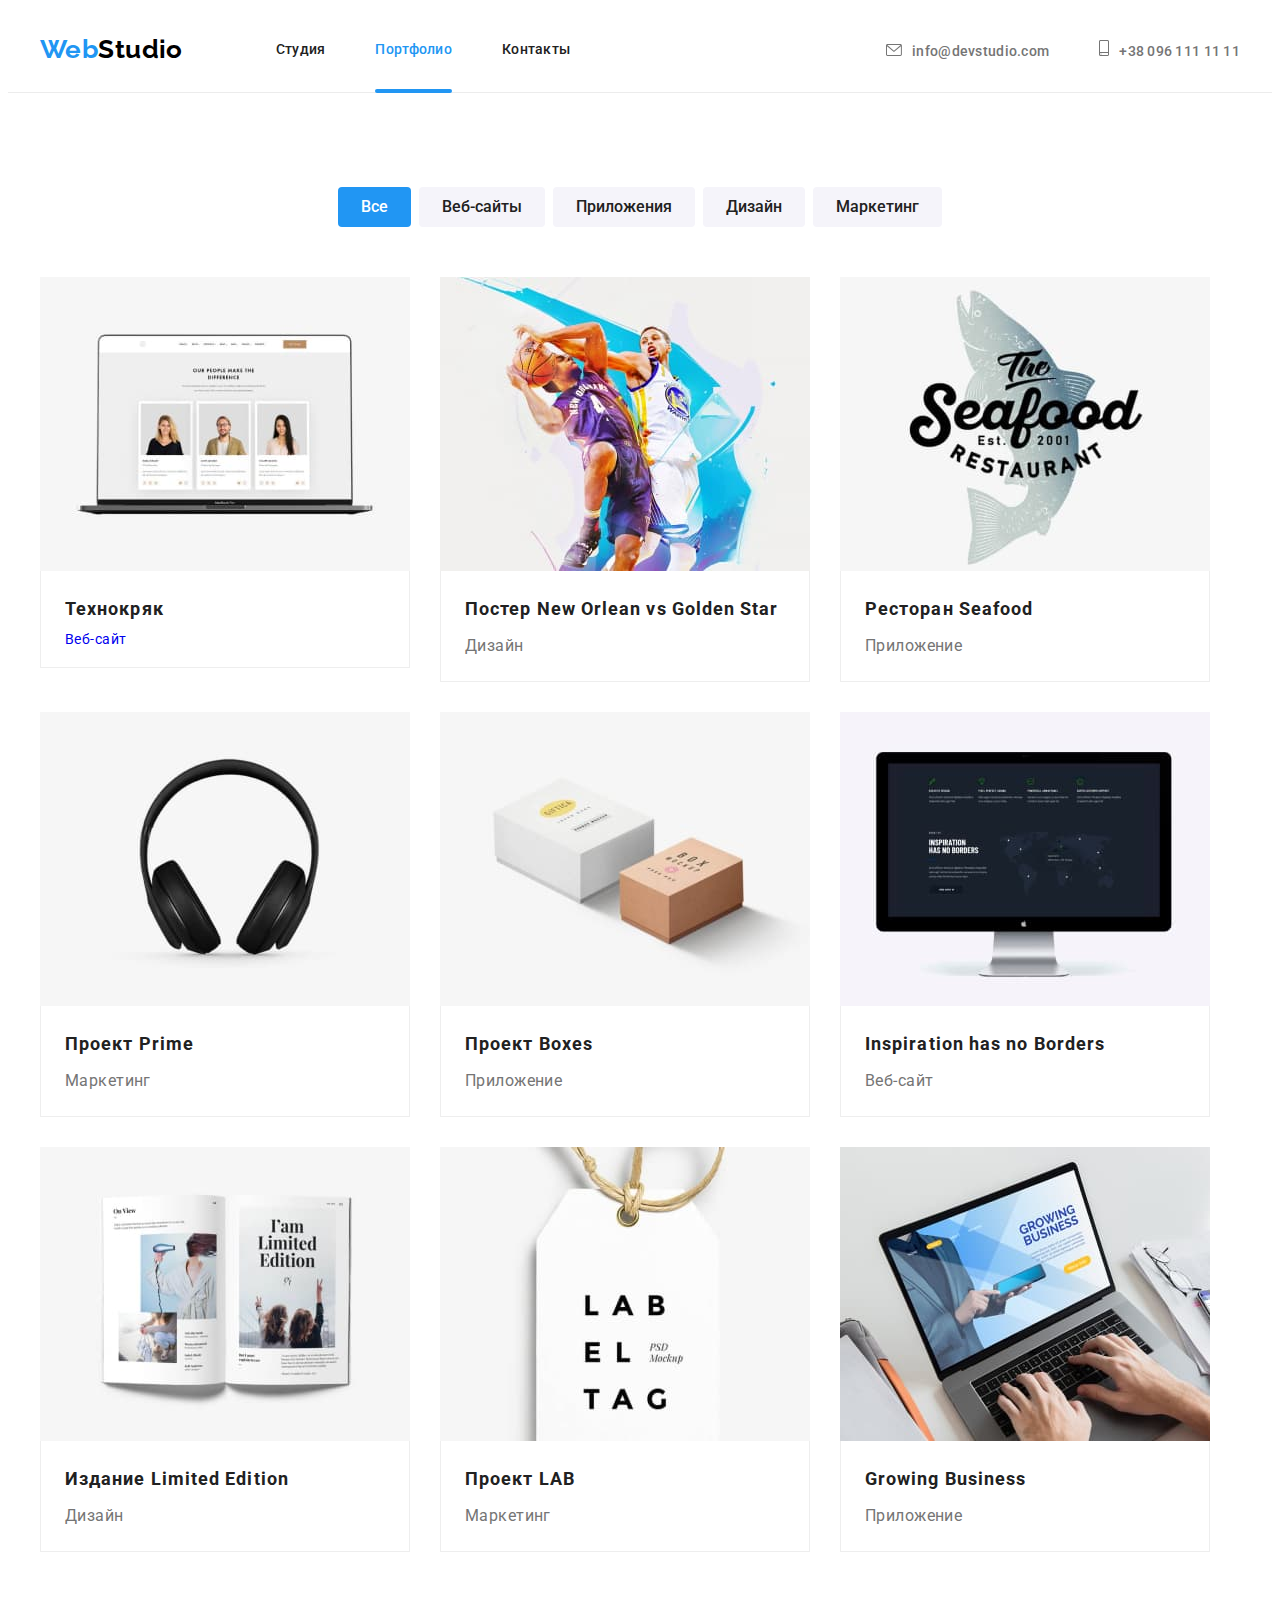
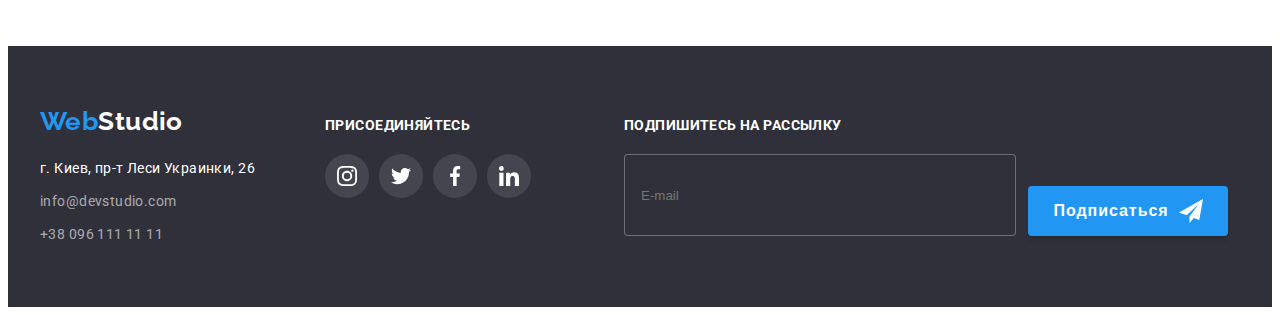
==== commit 81a82159: "portfolio-done" ====
--- a/portfolio.html
+++ b/portfolio.html
@@ -21,36 +21,39 @@
     <link rel="stylesheet" href="./css/styles.css" />
   </head>
   <body>
-    <header class="nav-container">
+    <header class="header">
       <!--Навігація-->
       <div class="container header-box">
         <nav class="nav-box">
-          <a href="./index.html" class="logo"><span class="logo-blue">Web</span>Studio</a>
-          <ul class="list nav-list">
+          <a href="./index.html" class="logo"><span class="logo--blue">Web</span>Studio</a>
+          <ul class="list header-navigation">
             <li class="list-item">
-              <a href="./index.html" class="nav-link">Студия</a>
+              <a href="./index.html" class="header-navigation__link">Студия</a>
             </li>
             <li class="list-item">
-              <a href="./portfolio.html" class="nav-link current">Портфолио</a>
+              <a href="./portfolio.html" class="header-navigation__link current">Портфолио</a>
             </li>
             <li class="list-item">
-              <a href="#" class="nav-link">Контакты</a>
+              <a href="#" class="header-navigation__link">Контакты</a>
             </li>
           </ul>
         </nav>
         <!--Контакти-->
-        <ul class="list contact-list">
+        <ul class="list header-contact">
           <li class="list-item">
-            <a href="mailto:info@devstudio.com" class="nav-link contact-link">
-              <svg class="mail" width="16" height="12">
+            <a
+              class="header-navigation__link header-contact__link"
+              href="mailto:info@devstudio.com"
+            >
+              <svg class="header-contact__icon-envelope" width="16" height="12">
                 <use href="./images/icons.svg#icon-envelope"></use>
               </svg>
               info@devstudio.com</a
             >
           </li>
           <li class="list-item">
-            <a href="tel:+380961111111" class="nav-link contact-link">
-              <svg class="phone" width="10" height="16">
+            <a class="header-navigation__link header-contact__link" href="tel:+380961111111">
+              <svg class="header-contact__icon-phone" width="10" height="16">
                 <use href="./images/icons.svg#icon-smartphone"></use>
               </svg>
               +38 096 111 11 11</a
@@ -60,27 +63,33 @@
       </div>
     </header>
     <main>
-      <section class="container-box">
+      <section class="container--form">
         <div class="container">
           <h1 class="visually-hidden">Портфолио</h1>
           <ul class="filter-buttons list">
-            <li class="btn-list">
-              <button type="button" class="filter-button active">Все</button>
-            </li>
-            <li class="btn-list"><button type="button" class="filter-button">Веб-сайты</button></li>
-            <li class="btn-list">
-              <button type="button" class="filter-button">Приложения</button>
-            </li>
-            <li class="btn-list"><button type="button" class="filter-button">Дизайн</button></li>
-            <li class="btn-list"><button type="button" class="filter-button">Маркетинг</button></li>
+            <li class="filter-buttons__list">
+              <button type="button" class="filter-buttons__btn active">Все</button>
+            </li>
+            <li class="filter-buttons__list">
+              <button type="button" class="filter-buttons__btn">Веб-сайты</button>
+            </li>
+            <li class="filter-buttons__list">
+              <button type="button" class="filter-buttons__btn">Приложения</button>
+            </li>
+            <li class="filter-buttons__list">
+              <button type="button" class="filter-buttons__btn">Дизайн</button>
+            </li>
+            <li class="filter-buttons__list">
+              <button type="button" class="filter-buttons__btn">Маркетинг</button>
+            </li>
           </ul>
-          <ul class="list section-box portfolio-list portfolio-cards">
-            <li class="section-item portfolio__item">
-              <a href="#" class="item">
-                <div class="overlay-thumb">
+          <ul class="list portfolio-cards">
+            <li class="portfolio-cards__item--geometry">
+              <a href="#" class="portfolio-cards__item">
+                <div class="portfolio-cards__overlay--position">
                   <img src="./images/img-1.jpg" alt="Веб-сайт" width="370" class="card-img" />
-                  <div class="overlay">
-                    <p class="overlay-txt">
+                  <div class="portfolio-cards__overlay">
+                    <p class="portfolio-cards__overlay-label">
                       Ресурс предлагает комплексные предложения с разным уровнем функционала и
                       сервисов. Все это позволит посетителю получить исчерпывающие сведения о
                       компании или частном лице.
@@ -88,153 +97,153 @@
                   </div>
                 </div>
 
-                <div class="portfolio-border-box border-box">
-                  <h2 class="card-title">Технокряк</h2>
-                  <p class="description">Веб-сайт</p>
-                </div>
-              </a>
-            </li>
-            <li class="section-item portfolio__item">
-              <a href="#" class="item">
-                <div class="overlay-thumb">
+                <div class="portfolio-cards__item--border">
+                  <h2 class="portfolio-cards__title">Технокряк</h2>
+                  <p class="portfolio-cards__portfolio-cards__description">Веб-сайт</p>
+                </div>
+              </a>
+            </li>
+            <li class="portfolio-cards__item--geometry">
+              <a href="#" class="portfolio-cards__item">
+                <div class="portfolio-cards__overlay--position">
                   <img src="./images/img-2.jpg" alt="Дизайн" width="370" class="card-img" />
-                  <div class="overlay">
-                    <p class="overlay-txt">
-                      Ресурс предлагает комплексные предложения с разным уровнем функционала и
-                      сервисов. Все это позволит посетителю получить исчерпывающие сведения о
-                      компании или частном лице.
-                    </p>
-                  </div>
-                </div>
-                <div class="portfolio-border-box border-box">
-                  <h2 class="card-title">Постер New Orlean vs Golden Star</h2>
-                  <p class="description">Дизайн</p>
-                </div>
-              </a>
-            </li>
-            <li class="section-item portfolio__item">
-              <a href="#" class="item">
-                <div class="overlay-thumb">
+                  <div class="portfolio-cards__overlay">
+                    <p class="portfolio-cards__overlay-label">
+                      Ресурс предлагает комплексные предложения с разным уровнем функционала и
+                      сервисов. Все это позволит посетителю получить исчерпывающие сведения о
+                      компании или частном лице.
+                    </p>
+                  </div>
+                </div>
+                <div class="portfolio-cards__item--border">
+                  <h2 class="portfolio-cards__title">Постер New Orlean vs Golden Star</h2>
+                  <p class="portfolio-cards__description">Дизайн</p>
+                </div>
+              </a>
+            </li>
+            <li class="portfolio-cards__item--geometry">
+              <a href="#" class="portfolio-cards__item">
+                <div class="portfolio-cards__overlay--position">
                   <img src="./images/img-3.jpg" alt="Приложение" width="370" class="card-img" />
-                  <div class="overlay">
-                    <p class="overlay-txt">
-                      Ресурс предлагает комплексные предложения с разным уровнем функционала и
-                      сервисов. Все это позволит посетителю получить исчерпывающие сведения о
-                      компании или частном лице.
-                    </p>
-                  </div>
-                </div>
-                <div class="portfolio-border-box border-box">
-                  <h2 class="card-title">Ресторан Seafood</h2>
-                  <p class="description">Приложение</p>
-                </div>
-              </a>
-            </li>
-            <li class="section-item portfolio__item">
-              <a href="#" class="item">
-                <div class="overlay-thumb">
+                  <div class="portfolio-cards__overlay">
+                    <p class="portfolio-cards__overlay-label">
+                      Ресурс предлагает комплексные предложения с разным уровнем функционала и
+                      сервисов. Все это позволит посетителю получить исчерпывающие сведения о
+                      компании или частном лице.
+                    </p>
+                  </div>
+                </div>
+                <div class="portfolio-cards__item--border">
+                  <h2 class="portfolio-cards__title">Ресторан Seafood</h2>
+                  <p class="portfolio-cards__description">Приложение</p>
+                </div>
+              </a>
+            </li>
+            <li class="portfolio-cards__item--geometry">
+              <a href="#" class="portfolio-cards__item">
+                <div class="portfolio-cards__overlay--position">
                   <img src="./images/img-4.jpg" alt="Маркетинг" width="370" class="card-img" />
-                  <div class="overlay">
-                    <p class="overlay-txt">
-                      Ресурс предлагает комплексные предложения с разным уровнем функционала и
-                      сервисов. Все это позволит посетителю получить исчерпывающие сведения о
-                      компании или частном лице.
-                    </p>
-                  </div>
-                </div>
-                <div class="portfolio-border-box border-box">
-                  <h2 class="card-title">Проект Prime</h2>
-                  <p class="description">Маркетинг</p>
-                </div>
-              </a>
-            </li>
-            <li class="section-item portfolio__item">
-              <a href="#" class="item">
-                <div class="overlay-thumb">
+                  <div class="portfolio-cards__overlay">
+                    <p class="portfolio-cards__overlay-label">
+                      Ресурс предлагает комплексные предложения с разным уровнем функционала и
+                      сервисов. Все это позволит посетителю получить исчерпывающие сведения о
+                      компании или частном лице.
+                    </p>
+                  </div>
+                </div>
+                <div class="portfolio-cards__item--border">
+                  <h2 class="portfolio-cards__title">Проект Prime</h2>
+                  <p class="portfolio-cards__description">Маркетинг</p>
+                </div>
+              </a>
+            </li>
+            <li class="portfolio-cards__item--geometry">
+              <a href="#" class="portfolio-cards__item">
+                <div class="portfolio-cards__overlay--position">
                   <img src="./images/img-5.jpg" alt="Приложение" width="370" class="card-img" />
-                  <div class="overlay">
-                    <p class="overlay-txt">
-                      Ресурс предлагает комплексные предложения с разным уровнем функционала и
-                      сервисов. Все это позволит посетителю получить исчерпывающие сведения о
-                      компании или частном лице.
-                    </p>
-                  </div>
-                </div>
-                <div class="portfolio-border-box border-box">
-                  <h2 class="card-title">Проект Boxes</h2>
-                  <p class="description">Приложение</p>
-                </div>
-              </a>
-            </li>
-            <li class="section-item portfolio__item">
-              <a href="#" class="item">
-                <div class="overlay-thumb">
+                  <div class="portfolio-cards__overlay">
+                    <p class="portfolio-cards__overlay-label">
+                      Ресурс предлагает комплексные предложения с разным уровнем функционала и
+                      сервисов. Все это позволит посетителю получить исчерпывающие сведения о
+                      компании или частном лице.
+                    </p>
+                  </div>
+                </div>
+                <div class="portfolio-cards__item--border">
+                  <h2 class="portfolio-cards__title">Проект Boxes</h2>
+                  <p class="portfolio-cards__description">Приложение</p>
+                </div>
+              </a>
+            </li>
+            <li class="portfolio-cards__item--geometry">
+              <a href="#" class="portfolio-cards__item">
+                <div class="portfolio-cards__overlay--position">
                   <img src="./images/img-6.jpg" alt="Веб-сайт" width="370" class="card-img" />
-                  <div class="overlay">
-                    <p class="overlay-txt">
-                      Ресурс предлагает комплексные предложения с разным уровнем функционала и
-                      сервисов. Все это позволит посетителю получить исчерпывающие сведения о
-                      компании или частном лице.
-                    </p>
-                  </div>
-                </div>
-                <div class="portfolio-border-box border-box">
-                  <h2 class="card-title">Inspiration has no Borders</h2>
-                  <p class="description">Веб-сайт</p>
-                </div>
-              </a>
-            </li>
-            <li class="section-item portfolio__item">
-              <a href="#" class="item">
-                <div class="overlay-thumb">
+                  <div class="portfolio-cards__overlay">
+                    <p class="portfolio-cards__overlay-label">
+                      Ресурс предлагает комплексные предложения с разным уровнем функционала и
+                      сервисов. Все это позволит посетителю получить исчерпывающие сведения о
+                      компании или частном лице.
+                    </p>
+                  </div>
+                </div>
+                <div class="portfolio-cards__item--border">
+                  <h2 class="portfolio-cards__title">Inspiration has no Borders</h2>
+                  <p class="portfolio-cards__description">Веб-сайт</p>
+                </div>
+              </a>
+            </li>
+            <li class="portfolio-cards__item--geometry">
+              <a href="#" class="portfolio-cards__item">
+                <div class="portfolio-cards__overlay--position">
                   <img src="./images/img-7.jpg" alt="Дизайн" width="370" class="card-img" />
-                  <div class="overlay">
-                    <p class="overlay-txt">
-                      Ресурс предлагает комплексные предложения с разным уровнем функционала и
-                      сервисов. Все это позволит посетителю получить исчерпывающие сведения о
-                      компании или частном лице.
-                    </p>
-                  </div>
-                </div>
-                <div class="portfolio-border-box border-box">
-                  <h2 class="card-title">Издание Limited Edition</h2>
-                  <p class="description">Дизайн</p>
-                </div>
-              </a>
-            </li>
-            <li class="section-item portfolio__item">
-              <a href="#" class="item">
-                <div class="overlay-thumb">
+                  <div class="portfolio-cards__overlay">
+                    <p class="portfolio-cards__overlay-label">
+                      Ресурс предлагает комплексные предложения с разным уровнем функционала и
+                      сервисов. Все это позволит посетителю получить исчерпывающие сведения о
+                      компании или частном лице.
+                    </p>
+                  </div>
+                </div>
+                <div class="portfolio-cards__item--border">
+                  <h2 class="portfolio-cards__title">Издание Limited Edition</h2>
+                  <p class="portfolio-cards__description">Дизайн</p>
+                </div>
+              </a>
+            </li>
+            <li class="portfolio-cards__item--geometry">
+              <a href="#" class="portfolio-cards__item">
+                <div class="portfolio-cards__overlay--position">
                   <img src="./images/img-8.jpg" alt="Маркетинг" width="370" class="card-img" />
-                  <div class="overlay">
-                    <p class="overlay-txt">
-                      Ресурс предлагает комплексные предложения с разным уровнем функционала и
-                      сервисов. Все это позволит посетителю получить исчерпывающие сведения о
-                      компании или частном лице.
-                    </p>
-                  </div>
-                </div>
-                <div class="portfolio-border-box border-box">
-                  <h2 class="card-title">Проект LAB</h2>
-                  <p class="description">Маркетинг</p>
-                </div>
-              </a>
-            </li>
-            <li class="section-item portfolio__item">
-              <a href="#" class="item">
-                <div class="overlay-thumb">
+                  <div class="portfolio-cards__overlay">
+                    <p class="portfolio-cards__overlay-label">
+                      Ресурс предлагает комплексные предложения с разным уровнем функционала и
+                      сервисов. Все это позволит посетителю получить исчерпывающие сведения о
+                      компании или частном лице.
+                    </p>
+                  </div>
+                </div>
+                <div class="portfolio-cards__item--border">
+                  <h2 class="portfolio-cards__title">Проект LAB</h2>
+                  <p class="portfolio-cards__description">Маркетинг</p>
+                </div>
+              </a>
+            </li>
+            <li class="portfolio-cards__item--geometry">
+              <a href="#" class="portfolio-cards__item">
+                <div class="portfolio-cards__overlay--position">
                   <img src="./images/img-9.jpg" alt="Приложение" width="370" class="card-img" />
-                  <div class="overlay">
-                    <p class="overlay-txt">
-                      Ресурс предлагает комплексные предложения с разным уровнем функционала и
-                      сервисов. Все это позволит посетителю получить исчерпывающие сведения о
-                      компании или частном лице.
-                    </p>
-                  </div>
-                </div>
-                <div class="portfolio-border-box border-box">
-                  <h2 class="card-title">Growing Business</h2>
-                  <p class="description">Приложение</p>
+                  <div class="portfolio-cards__overlay">
+                    <p class="portfolio-cards__overlay-label">
+                      Ресурс предлагает комплексные предложения с разным уровнем функционала и
+                      сервисов. Все это позволит посетителю получить исчерпывающие сведения о
+                      компании или частном лице.
+                    </p>
+                  </div>
+                </div>
+                <div class="portfolio-cards__item--border">
+                  <h2 class="portfolio-cards__title">Growing Business</h2>
+                  <p class="portfolio-cards__description">Приложение</p>
                 </div>
               </a>
             </li>
@@ -244,52 +253,56 @@
     </main>
     <!-- Футер -->
     <footer class="footer">
-      <div class="container">
-        <div class="footer-contacts">
-          <a href="./index.html" class="logo"><span class="logo-blue">Web</span>Studio</a>
+      <div class="container footer--centered">
+        <div>
+          <a href="./index.html" class="footer__logo logo"
+            ><span class="logo--blue">Web</span>Studio</a
+          >
           <address class="address">
             <ul class="list">
               <li>
-                <a href="#" class="address-link">г. Киев, пр-т Леси Украинки, 26</a>
+                <a href="#" class="address__link">г. Киев, пр-т Леси Украинки, 26</a>
               </li>
-              <li class="address-item">
-                <a href="mailto:info@devstudio.com" class="contact-link">info@devstudio.com</a>
+              <li class="address__item">
+                <a href="mailto:info@devstudio.com" class="footer__contact-link"
+                  >info@devstudio.com</a
+                >
               </li>
-              <li class="address-item">
-                <a href="tel:+380961111111" class="contact-link">+38 096 111 11 11</a>
+              <li class="address__item">
+                <a href="tel:+380961111111" class="footer__contact-link">+38 096 111 11 11</a>
               </li>
             </ul>
           </address>
         </div>
         <div class="footer-socials">
-          <h2 class="footer-title">Присоединяйтесь</h2>
-          <ul class="socials list">
-            <li class="socials-item">
-              <a class="socials-link" href="#">
-                <svg class="socials-icon" width="20" height="20">
+          <h2 class="footer-socials__title">Присоединяйтесь</h2>
+          <ul class="footer-socials__list--position list">
+            <li class="socials__item">
+              <a class="footer-socials__link socials__link" href="#">
+                <svg class="socials__icon" width="20" height="20">
                   <use href="./images/icons.svg#icon-instagram-2"></use>
                 </svg>
               </a>
             </li>
-            <li class="socials-item">
-              <a class="socials-link" href="#">
-                <svg class="socials-icon" width="20" height="20">
+            <li class="socials__item">
+              <a class="footer-socials__link socials__link" href="#">
+                <svg class="socials__icon" width="20" height="20">
                   <use href="./images/icons.svg#icon-twitter-1"></use>
                 </svg>
               </a>
             </li>
 
-            <li class="socials-item">
-              <a class="socials-link" href="#">
-                <svg class="socials-icon" width="20" height="20">
+            <li class="socials__item">
+              <a class="footer-socials__link socials__link" href="#">
+                <svg class="socials__icon" width="20" height="20">
                   <use href="./images/icons.svg#icon-facebook-1"></use>
                 </svg>
               </a>
             </li>
 
-            <li class="socials-item">
-              <a class="socials-link" href="#">
-                <svg class="socials-icon" width="20" height="20">
+            <li class="socials__item">
+              <a class="footer-socials__link socials__link" href="#">
+                <svg class="socials__icon" width="20" height="20">
                   <use href="./images/icons.svg#icon-linkedin-1"></use>
                 </svg>
               </a>
@@ -297,13 +310,19 @@
           </ul>
         </div>
         <form class="subscribe-form">
-          <label class="subscribe-label footer-title" for="email">
-            <span class="form-title">Подпишитесь на рассылку</span>
-            <input class="form-input" type="email" name="email" id="email" placeholder="E-mail" />
+          <label class="subscribe-label" for="email">
+            <span class="subscribe-form__title">Подпишитесь на рассылку</span>
+            <input
+              class="subscribe-form__input"
+              type="email"
+              name="email"
+              id="email"
+              placeholder="E-mail"
+            />
           </label>
-          <button class="subscribe-btn form-btn" type="submit">
-            <span class="btn-txt">Подписаться</span>
-            <svg class="send-icon" width="24" height="24">
+          <button class="subscribe-form__btn" type="submit">
+            <span>Подписаться</span>
+            <svg class="subscribe-form__icon" width="24" height="24">
               <use href="./images/icons.svg#icon-send"></use>
             </svg>
           </button>
--- a/css/styles.css
+++ b/css/styles.css
@@ -50,7 +50,6 @@
   margin: -1px;
   border: 0;
   padding: 0;
-
   white-space: nowrap;
   clip-path: inset(100%);
   clip: rect(0 0 0 0);
@@ -291,18 +290,22 @@
   transition: color 250ms cubic-bezier(0.4, 0, 0.2, 1);
 }
 
-.team__item {
+.team__item,
+.portfolio-cards__item--geometry {
   display: block;
   margin-right: 30px;
   margin-bottom: 30px;
 }
 
-.portfolio-cards .team__item:nth-child(3n + 3) {
+.portfolio-cards__item--geometry:nth-child(3n + 3) {
   margin-right: 0px;
 }
 
-.portfolio-border-box {
+.portfolio-cards__item--border {
   padding: 20px 24px;
+  border-right: 1px solid var(--portfolio-cards-border);
+  border-bottom: 1px solid var(--portfolio-cards-border);
+  border-left: 1px solid var(--portfolio-cards-border);
 }
 
 .benefits__title {
@@ -341,7 +344,7 @@
   background-color: var(--primary-background-color);
 }
 
-.team--bgc .team__item {
+.team__item {
   box-shadow: 0px 1px 3px rgba(0, 0, 0, 0.12), 0px 1px 1px rgba(0, 0, 0, 0.14),
     0px 2px 1px rgba(0, 0, 0, 0.2);
   border-radius: 0px 0px 4px 4px;
@@ -447,7 +450,7 @@
   padding-bottom: 60px;
 }
 
-.footer-centered {
+.footer--centered {
   display: flex;
   align-items: baseline;
 }
@@ -482,8 +485,8 @@
   transition: color 250ms cubic-bezier(0.4, 0, 0.2, 1);
 }
 
-.address__link:hover,
-.address__link:focus {
+.footer__contact-link:hover,
+.footer__contact-link:focus {
   color: var(--accent-color);
 }
 
@@ -491,9 +494,9 @@
   margin-left: 70px;
 }
 
-.footer-title {
-  color: var(--primary-white-color);
-
+.footer-socials__title,
+.subscribe-label {
+  color: var(--primary-white-color);
   font-weight: 700;
   font-size: 14px;
   line-height: 1.14;
@@ -501,18 +504,20 @@
   text-transform: uppercase;
 }
 
-.footer .socials {
+.footer-socials__list--position {
+  display: flex;
+  justify-content: center;
   margin-top: 20px;
 }
 
-.footer .socials__link {
+.footer-socials__link {
   color: var(--primary-white-color);
   background-color: rgba(255, 255, 255, 0.1);
   transition: background-color 250ms cubic-bezier(0.4, 0, 0.2, 1);
 }
 
-.footer .socials__link:hover,
-.footer .socials__link:focus {
+.footer-socials__link:hover,
+.footer-socials__link:focus {
   background-color: var(--accent-color);
 }
 
@@ -523,12 +528,12 @@
   margin-right: auto;
 }
 
-.form-title {
+.subscribe-form__title {
   display: block;
   margin-bottom: 20px;
 }
 
-.form-input {
+.subscribe-form__input {
   width: 358px;
   height: 50px;
   margin-right: 12px;
@@ -540,16 +545,11 @@
   border-radius: 4px;
 }
 
-.subscribe-btn {
-  box-shadow: 0px 4px 4px rgba(0, 0, 0, 0.15);
-  border-color: transparent;
-}
-
-.btn-txt {
-  margin-right: 10px;
-}
-
-.subscribe-btn {
+.subscribe-form__icon {
+  margin-left: 10px;
+}
+
+.subscribe-form__btn {
   display: flex;
   justify-content: center;
   align-items: center;
@@ -563,6 +563,8 @@
   letter-spacing: 0.06em;
   cursor: pointer;
   border-radius: 4px;
+  box-shadow: 0px 4px 4px rgba(0, 0, 0, 0.15);
+  border-color: transparent;
 }
 
 /* Модальне вікно */
@@ -601,7 +603,7 @@
   border-radius: 4px;
 }
 
-.modal-close-btn {
+.modal__close-btn {
   position: absolute;
   top: 8px;
   right: 8px;
@@ -617,12 +619,12 @@
   cursor: pointer;
 }
 
-.close-btn {
+.modal__close-icon {
   transition: fill 250ms cubic-bezier(0.4, 0, 0.2, 1);
 }
 
-.modal-close-btn:hover .close-btn,
-.modal-close-btn:focus .close-btn {
+.modal__close-btn:hover .modal__close-icon,
+.modal__close-btn:focus .modal__close-icon {
   fill: var(--accent-color);
 }
 
@@ -632,7 +634,7 @@
   align-items: center;
 }
 
-.modal-title {
+.modal-form__title {
   font-weight: 700;
   font-size: 20px;
   line-height: 1.15;
@@ -642,13 +644,13 @@
   color: var(--title-text-color);
 }
 
-.form-group {
+.modal-form__group {
   display: flex;
   flex-direction: column;
   width: 448px;
 }
 
-.form-label {
+.modal-form__label {
   position: relative;
   display: flex;
   flex-direction: column;
@@ -658,11 +660,11 @@
   letter-spacing: 0.01em;
 }
 
-.form-label:last-of-type {
+.modal-form__label:last-of-type {
   margin-bottom: 20px;
 }
 
-.modal-form-input {
+.modal-form__input {
   height: 40px;
   margin-top: 4px;
   padding-left: 41px;
@@ -672,24 +674,24 @@
   transition: border 250ms cubic-bezier(0.4, 0, 0.2, 1);
 }
 
-.modal-form-input:hover,
-.modal-form-input:focus-within {
+.modal-form__input:hover,
+.modal-form__input:focus-within {
   border: 1px solid var(--accent-color);
 }
 
-.textarea-input {
+.modal-form__textarea-input {
   height: 120px;
   padding: 12px 16px;
   resize: none;
 }
 
-.textarea-input::placeholder {
+.modal-form__textarea-input::placeholder {
   line-height: 1.17;
   letter-spacing: 0.01em;
   color: rgba(117, 117, 117, 0.5);
 }
 
-.modal-icon {
+.modal-form__icon {
   position: absolute;
   top: 0;
   left: 0;
@@ -698,18 +700,18 @@
   transition: fill 250ms cubic-bezier(0.4, 0, 0.2, 1);
 }
 
-.modal-form-input:hover + .modal-icon,
-.modal-form-input:focus + .modal-icon {
+.modal-form__input:hover + .modal-form__icon,
+.modal-form__input:focus + .modal-form__icon {
   fill: var(--accent-color);
 }
 
-.modal-agreement-box {
-  display: flex;
-  align-items: center;
-  justify-content: center;
-}
-
-.modal-agreement {
+.modal-form__agreement-form {
+  display: flex;
+  align-items: center;
+  justify-content: center;
+}
+
+.modal-form__agreement-label {
   display: flex;
   align-items: center;
 }
@@ -723,7 +725,7 @@
   color: var(--accent-color);
 }
 
-.modal-checkbox {
+.modal-form__checkbox {
   display: flex;
   align-items: center;
   justify-content: center;
@@ -737,27 +739,27 @@
   transition: background-color 250ms cubic-bezier(0.4, 0, 0.2, 1);
 }
 
-.modal-checkbox:focus {
+.modal-form__checkbox:focus {
   outline: 2px solid var(--title-text-color);
   outline-offset: -2px;
 }
 
-.checkbox-icon {
+.modal-form__checkbox-icon {
   fill: var(--primary-white-color);
 }
 
-.checkbox:checked + .modal-checkbox {
+.checkbox:checked + .modal-form__checkbox {
   background-color: var(--accent-color);
 }
 
-.send-btn {
+.modal-form__send-btn {
   margin-top: 30px;
   transition: background-color 250ms cubic-bezier(0.4, 0, 0.2, 1),
     box-shadow 250ms cubic-bezier(0.4, 0, 0.2, 1);
 }
 
-.send-btn:hover,
-.send-btn:focus {
+.modal-form__send-btn:hover,
+.modal-form__send-btn:focus {
   box-shadow: 0px 4px 4px rgba(0, 0, 0, 0.15);
   background-color: var(--accent-hover-color);
 }
@@ -775,15 +777,15 @@
   margin-bottom: 50px;
 }
 
-.btn-list {
+.filter-buttons__list {
   margin-left: 8px;
 }
 
-.filter-buttons .btn-list:first-child {
+.filter-buttons .filter-buttons__list:first-child {
   margin-left: 0;
 }
 
-.filter-button {
+.filter-buttons__btn {
   font-family: inherit;
   color: var(--title-text-color);
   background-color: var(--primary-background-color);
@@ -799,30 +801,30 @@
     box-shadow 250ms cubic-bezier(0.4, 0, 0.2, 1);
 }
 
-.filter-button.active {
+.filter-buttons__btn.active {
   background-color: var(--accent-color);
   color: var(--primary-white-color);
 }
 
-.filter-buttons .filter-button:hover,
-.filter-button:focus {
+.filter-buttons__btn:hover,
+.filter-buttons__btn:focus {
   color: var(--primary-white-color);
   background-color: var(--accent-color);
   box-shadow: 0px 3px 1px rgba(0, 0, 0, 0.1), 0px 1px 2px rgba(0, 0, 0, 0.08),
     0px 2px 2px rgba(0, 0, 0, 0.12);
 }
 
-.portfolio-cards .item:hover,
-.portfolio-cards .item:focus {
+.portfolio-cards__item:hover,
+.portfolio-cards__item:focus {
   box-shadow: 0px 4px 4px rgba(0, 0, 0, 0.25);
 }
 
-.overlay-thumb {
+.portfolio-cards__overlay--position {
   position: relative;
   overflow: hidden;
 }
 
-.overlay {
+.portfolio-cards__overlay {
   position: absolute;
   top: 0;
   left: 0;
@@ -834,7 +836,7 @@
   transform: translateY(160%);
 }
 
-.item:hover .overlay {
+.portfolio-cards__item:hover .portfolio-cards__overlay {
   position: absolute;
   top: 0;
   left: 0;
@@ -844,7 +846,7 @@
   transform: translateY(0);
 }
 
-.overlay-txt {
+.portfolio-cards__overlay-label {
   font-size: 18px;
   line-height: 1.56;
   letter-spacing: 0.03em;
@@ -857,24 +859,21 @@
   margin-bottom: -30px;
 }
 
-.item {
+.portfolio-cards__item {
   text-decoration: none;
   display: block;
   transition: box-shadow 250ms cubic-bezier(0.4, 0, 0.2, 1);
 }
 
-.card-title {
-  margin-bottom: 4px;
-}
-
-.portfolio-cards .card-title {
+.portfolio-cards__title {
   font-size: 18px;
   line-height: 2;
   letter-spacing: 0.06em;
   color: var(--title-text-color);
-}
-
-.description {
+  margin-bottom: 4px;
+}
+
+.portfolio-cards__description {
   font-size: 16px;
   line-height: 1.88;
   color: var(--primary-text-color);
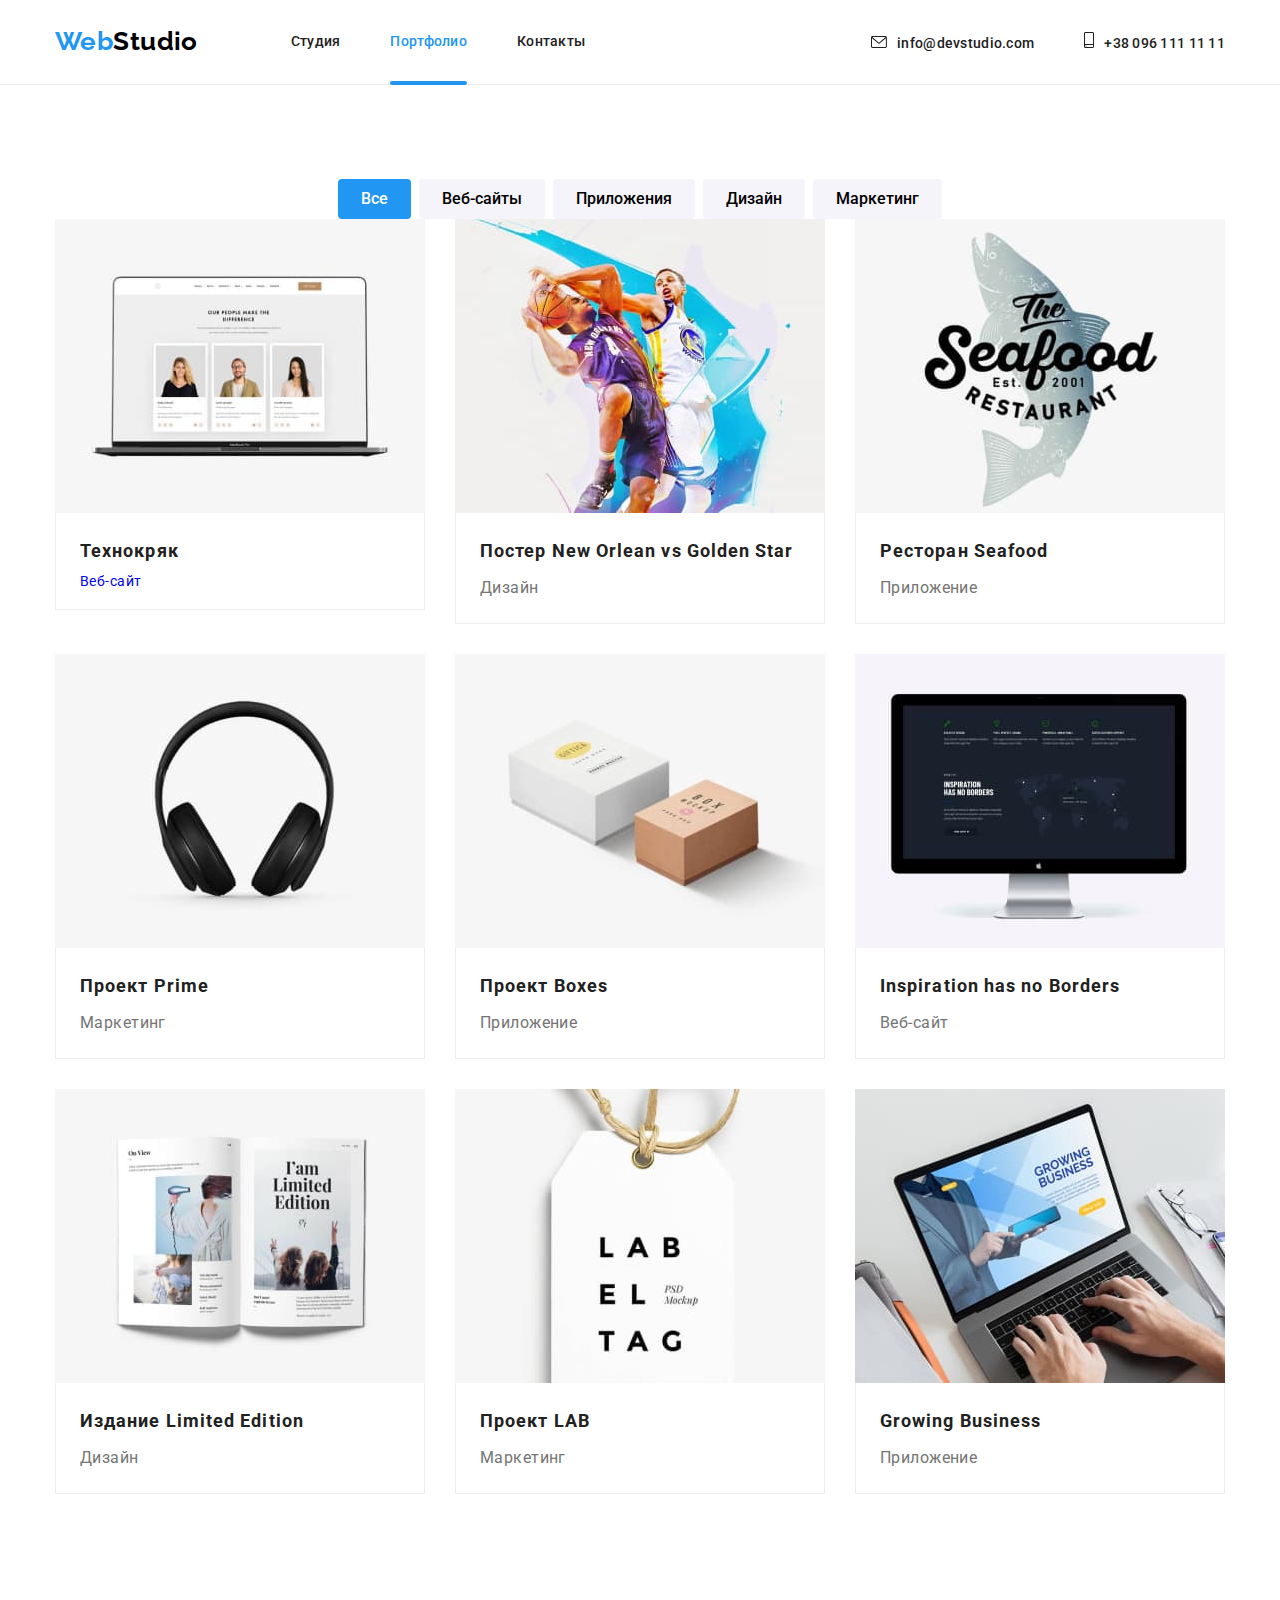
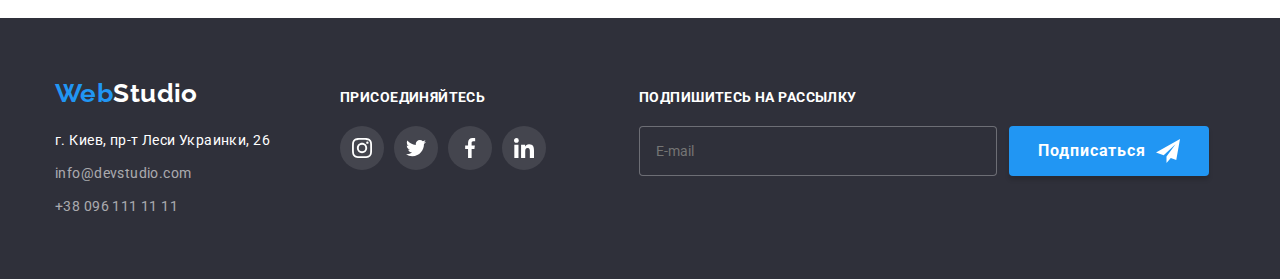
==== commit 81534b89: "sass-first" ====
--- a/portfolio.html
+++ b/portfolio.html
@@ -11,14 +11,8 @@
       href="https://fonts.googleapis.com/css2?family=Raleway:wght@700&family=Roboto:wght@400;500;700;900&display=swap"
       rel="stylesheet"
     />
-    <link
-      rel="stylesheet"
-      href="https://cdnjs.cloudflare.com/ajax/libs/modern-normalize/1.1.0/modern-normalize.min.css"
-      integrity="sha512-wpPYUAdjBVSE4KJnH1VR1HeZfpl1ub8YT/NKx4PuQ5NmX2tKuGu6U/JRp5y+Y8XG2tV+wKQpNHVUX03MfMFn9Q=="
-      crossorigin="anonymous"
-      referrerpolicy="no-referrer"
-    />
-    <link rel="stylesheet" href="./css/styles.css" />
+
+    <link rel="stylesheet" href="./css/main.min.css" />
   </head>
   <body>
     <header class="header">
@@ -27,20 +21,20 @@
         <nav class="nav-box">
           <a href="./index.html" class="logo"><span class="logo--blue">Web</span>Studio</a>
           <ul class="list header-navigation">
-            <li class="list-item">
+            <li class="header__list-item">
               <a href="./index.html" class="header-navigation__link">Студия</a>
             </li>
-            <li class="list-item">
+            <li class="header__list-item">
               <a href="./portfolio.html" class="header-navigation__link current">Портфолио</a>
             </li>
-            <li class="list-item">
+            <li class="header__list-item">
               <a href="#" class="header-navigation__link">Контакты</a>
             </li>
           </ul>
         </nav>
         <!--Контакти-->
         <ul class="list header-contact">
-          <li class="list-item">
+          <li class="header__list-item">
             <a
               class="header-navigation__link header-contact__link"
               href="mailto:info@devstudio.com"
@@ -51,7 +45,7 @@
               info@devstudio.com</a
             >
           </li>
-          <li class="list-item">
+          <li class="header__list-item">
             <a class="header-navigation__link header-contact__link" href="tel:+380961111111">
               <svg class="header-contact__icon-phone" width="10" height="16">
                 <use href="./images/icons.svg#icon-smartphone"></use>
--- a/css/main.min.css
+++ b/css/main.min.css
@@ -0,0 +1,7 @@
+/*! modern-normalize v1.1.0 | MIT License | https://github.com/sindresorhus/modern-normalize */*,::before,::after{-webkit-box-sizing:border-box;box-sizing:border-box}html{line-height:1.15;-webkit-text-size-adjust:100%;-moz-tab-size:4;-o-tab-size:4;tab-size:4}body{margin:0;font-family:system-ui,-apple-system,"Segoe UI",Roboto,Helvetica,Arial,sans-serif,"Apple Color Emoji","Segoe UI Emoji"}hr{height:0;color:inherit}abbr[title]{-webkit-text-decoration:underline dotted;text-decoration:underline dotted}b,strong{font-weight:bolder}code,kbd,samp,pre{font-family:ui-monospace,+ SFMono-Regular,+ Consolas,+ 'Liberation Mono',+ Menlo,+ monospace;font-size:1em}small{font-size:80%}sub,sup{font-size:75%;line-height:0;position:relative;vertical-align:baseline}sub{bottom:-0.25em}sup{top:-0.5em}table{text-indent:0;border-color:inherit}button,input,optgroup,select,textarea{font-family:inherit;font-size:100%;line-height:1.15;margin:0}button,select{text-transform:none}button,[type='button'],[type='reset'],[type='submit']{-webkit-appearance:button}::-moz-focus-inner{border-style:none;padding:0}:-moz-focusring{outline:1px dotted ButtonText}:-moz-ui-invalid{box-shadow:none}legend{padding:0}progress{vertical-align:baseline}::-webkit-inner-spin-button,::-webkit-outer-spin-button{height:auto}[type='search']{-webkit-appearance:textfield;outline-offset:-2px}::-webkit-search-decoration{-webkit-appearance:none}::-webkit-file-upload-button{-webkit-appearance:button;font:inherit}summary{display:list-item}.visually-hidden{position:absolute;width:1px;height:1px;margin:-1px;border:0;padding:0;white-space:nowrap;-webkit-clip-path:inset(100%);clip-path:inset(100%);clip:rect(0 0 0 0);overflow:hidden}.header{border-bottom:1px solid #ececec}.header-box{display:-webkit-box;display:-ms-flexbox;display:flex;-webkit-box-align:center;-ms-flex-align:center;align-items:center}.header .header-contact{display:-webkit-box;display:-ms-flexbox;display:flex;-webkit-box-align:baseline;-ms-flex-align:baseline;align-items:baseline;margin-left:auto}.header__list-item{display:inline-block}.header__list-item:not(:last-child){margin-right:50px}.header-contact__link:not(:last-child){margin-right:50px;margin-left:330px}.header-contact__icon-envelope{display:inline-block;fill:currentColor;width:16px;height:12px;margin-right:10px;background-size:contain}.header-contact__icon-phone{display:inline-block;fill:currentColor;width:10px;height:16px;margin-right:10px}.header-contact__link{color:#757575;-webkit-transition:color 250ms cubic-bezier(0.4, 0, 0.2, 1);transition:color 250ms cubic-bezier(0.4, 0, 0.2, 1)}.header-contact__link:hover,.header-contact__link:focus{color:#2196f3}.logo{display:block;color:#000;font-family:'Raleway', 'sans-serif';font-weight:700;font-size:26px;line-height:1.19;text-decoration:none;margin-right:93px;padding-top:24px;padding-bottom:25px}.logo--blue,.logo--blue{color:#2196f3}.nav-box{display:-webkit-box;display:-ms-flexbox;display:flex;-webkit-box-align:center;-ms-flex-align:center;align-items:center}.header-navigation{display:-webkit-box;display:-ms-flexbox;display:flex}.header-navigation__link{display:-webkit-box;display:-ms-flexbox;display:flex;-webkit-box-align:baseline;-ms-flex-align:baseline;align-items:baseline;color:#212121;text-decoration:none;font-weight:500;line-height:1.14;letter-spacing:0.02em;padding-top:32px;padding-bottom:32px;-webkit-transition:color 250ms cubic-bezier(0.4, 0, 0.2, 1);transition:color 250ms cubic-bezier(0.4, 0, 0.2, 1)}.header-navigation__link:hover,.header-navigation__link:focus{color:#2196f3}.header-navigation__link.current{color:#2196f3;position:relative}.header-navigation__link.current::after{position:absolute;content:'';display:block;width:100%;height:4px;border-radius:2px;background-color:#2196f3;left:0;bottom:-3px;-webkit-transition:opacity 250ms cubic-bezier(0.4, 0, 0.2, 1);transition:opacity 250ms cubic-bezier(0.4, 0, 0.2, 1)}.section-title{color:#212121;font-size:36px;line-height:1.17;text-align:center;margin-bottom:50px}.container--form{padding-top:94px;padding-bottom:94px;background-color:#fff}.section-box{display:-webkit-box;display:-ms-flexbox;display:flex}.team__item,.portfolio-cards__item--geometry{display:block;margin-right:30px;margin-bottom:30px}.section-box__label{position:absolute;width:100%;padding:27px 0;background-color:rgba(47,48,58,0.8);color:#fff;font-weight:700;line-height:1.14;text-align:center;letter-spacing:0.03em;text-transform:uppercase;bottom:0;left:0}.hero__button{color:#fff;background-color:#2196f3;font-family:inherit;font-weight:700;font-size:16px;line-height:1.88;cursor:pointer;margin:0 485px;min-width:200px;min-height:50px;padding:10px 32px;border-radius:4px;border:transparent;-webkit-transition:color 250ms cubic-bezier(0.4, 0, 0.2, 1);transition:color 250ms cubic-bezier(0.4, 0, 0.2, 1)}.hero__button:hover,.hero__button:focus{background-color:#188ce8}.hero__title{color:#fff;font-weight:900;font-size:44px;line-height:1.36;text-align:center;letter-spacing:0.06em;text-transform:uppercase;margin-left:auto;margin-right:auto;margin-bottom:30px;width:696px}.hero--form{padding-top:200px;padding-bottom:200px}.hero{background-color:#2f303a;background-image:-webkit-gradient(linear, left top, right top, from(rgba(47,48,58,0.4)), to(rgba(47,48,58,0.4))),url(../images/hero-img.jpg);background-image:linear-gradient(to right, rgba(47,48,58,0.4), rgba(47,48,58,0.4)),url(../images/hero-img.jpg);max-width:1600px;background-position:center;background-size:cover;margin-left:auto;margin-right:auto}.works--form{padding-top:0}.section-box__item{position:relative;margin-right:30px}.section-box__item:last-child{margin-right:0px}.benefits__icon{display:-webkit-box;display:-ms-flexbox;display:flex;-webkit-box-align:center;-ms-flex-align:center;align-items:center;-webkit-box-pack:center;-ms-flex-pack:center;justify-content:center;height:120px;margin-bottom:30px;border-radius:4px;background-color:#f5f4fa;-webkit-transition:color 250ms cubic-bezier(0.4, 0, 0.2, 1);transition:color 250ms cubic-bezier(0.4, 0, 0.2, 1)}.benefits__title{font-size:14px;line-height:1.14;text-transform:uppercase;color:var(--title-text-color)}.benefits__label{line-height:1.71;margin-top:10px;width:270px}.portfolio-cards__item--geometry:nth-child(3n+3){margin-right:0px}.portfolio-cards__item--border{padding:20px 24px;border-right:1px solid #eee;border-bottom:1px solid #eee;border-left:1px solid #eee}.portfolio__item--border{background-color:#fff;padding-top:30px;padding-bottom:30px;border-radius:0px 0px 4px 4px;border-right:1px solid #eee;border-bottom:1px solid #eee;border-left:1px solid #eee}.portfolio-box{padding-bottom:94px;padding-top:94px}.filter-buttons{display:-webkit-box;display:-ms-flexbox;display:flex;-webkit-box-pack:center;-ms-flex-pack:center;justify-content:center;margin-bottom:50px}.filter-buttons__list{margin-left:8px}.filter-buttons .filter-buttons__list:first-child{margin-left:0}.filter-buttons__btn{font-family:inherit;color:var(--title-text-color);background-color:#f5f4fa;font-weight:500;font-size:16px;line-height:1.62;text-align:center;padding:6px 22px;border:1px solid transparent;border-radius:4px;-webkit-transition:color 250ms cubic-bezier(0.4, 0, 0.2, 1),background-color 250ms cubic-bezier(0.4, 0, 0.2, 1),-webkit-box-shadow 250ms cubic-bezier(0.4, 0, 0.2, 1);transition:color 250ms cubic-bezier(0.4, 0, 0.2, 1),background-color 250ms cubic-bezier(0.4, 0, 0.2, 1),-webkit-box-shadow 250ms cubic-bezier(0.4, 0, 0.2, 1);transition:color 250ms cubic-bezier(0.4, 0, 0.2, 1),background-color 250ms cubic-bezier(0.4, 0, 0.2, 1),box-shadow 250ms cubic-bezier(0.4, 0, 0.2, 1);transition:color 250ms cubic-bezier(0.4, 0, 0.2, 1),background-color 250ms cubic-bezier(0.4, 0, 0.2, 1),box-shadow 250ms cubic-bezier(0.4, 0, 0.2, 1),-webkit-box-shadow 250ms cubic-bezier(0.4, 0, 0.2, 1)}.filter-buttons__btn.active{background-color:#2196f3;color:#fff}.filter-buttons__btn:hover,.filter-buttons__btn:focus{color:#fff;background-color:#2196f3;-webkit-box-shadow:0px 3px 1px rgba(0,0,0,0.1),0px 1px 2px rgba(0,0,0,0.08),0px 2px 2px rgba(0,0,0,0.12);box-shadow:0px 3px 1px rgba(0,0,0,0.1),0px 1px 2px rgba(0,0,0,0.08),0px 2px 2px rgba(0,0,0,0.12)}.portfolio-cards__item:hover,.portfolio-cards__item:focus{-webkit-box-shadow:0px 4px 4px rgba(0,0,0,0.25);box-shadow:0px 4px 4px rgba(0,0,0,0.25)}.portfolio-cards__overlay--position{position:relative;overflow:hidden}.portfolio-cards__overlay{position:absolute;top:0;left:0;width:370px;padding:63px 24px;background-color:rgba(33,150,243,0.9);overflow:hidden;-webkit-transition:-webkit-transform 250ms cubic-bezier(0.4, 0, 0.2, 1);transition:-webkit-transform 250ms cubic-bezier(0.4, 0, 0.2, 1);transition:transform 250ms cubic-bezier(0.4, 0, 0.2, 1);transition:transform 250ms cubic-bezier(0.4, 0, 0.2, 1), -webkit-transform 250ms cubic-bezier(0.4, 0, 0.2, 1);-webkit-transform:translateY(160%);transform:translateY(160%)}.portfolio-cards__item:hover .portfolio-cards__overlay{position:absolute;top:0;left:0;width:370px;padding:63px 24px;background-color:rgba(33,150,243,0.9);-webkit-transform:translateY(0);transform:translateY(0)}.portfolio-cards__overlay-label{font-size:18px;line-height:1.56;letter-spacing:0.03em;color:#fff}.portfolio-cards{display:-webkit-box;display:-ms-flexbox;display:flex;-ms-flex-wrap:wrap;flex-wrap:wrap;margin-bottom:-30px}.portfolio-cards__item{text-decoration:none;display:block;-webkit-transition:-webkit-box-shadow 250ms cubic-bezier(0.4, 0, 0.2, 1);transition:-webkit-box-shadow 250ms cubic-bezier(0.4, 0, 0.2, 1);transition:box-shadow 250ms cubic-bezier(0.4, 0, 0.2, 1);transition:box-shadow 250ms cubic-bezier(0.4, 0, 0.2, 1), -webkit-box-shadow 250ms cubic-bezier(0.4, 0, 0.2, 1)}.portfolio-cards__title{font-size:18px;line-height:2;letter-spacing:0.06em;color:#212121;margin-bottom:4px}.portfolio-cards__description{font-size:16px;line-height:1.88;color:#757575}.team--bgc{background-color:#f5f4fa}.team__item{-webkit-box-shadow:0px 1px 3px rgba(0,0,0,0.12),0px 1px 1px rgba(0,0,0,0.14),0px 2px 1px rgba(0,0,0,0.2);box-shadow:0px 1px 3px rgba(0,0,0,0.12),0px 1px 1px rgba(0,0,0,0.14),0px 2px 1px rgba(0,0,0,0.2);border-radius:0px 0px 4px 4px}.team__member{font-weight:500;font-size:16px;line-height:1.19;text-align:center;color:#212121}.team__position{font-size:16px;line-height:1.19;text-align:center;margin-top:10px;margin-bottom:16px}.socials{display:-webkit-box;display:-ms-flexbox;display:flex;-webkit-box-pack:center;-ms-flex-pack:center;justify-content:center}.socials__item:not(:last-child){margin-right:10px}.socials__link{display:-webkit-box;display:-ms-flexbox;display:flex;-webkit-box-pack:center;-ms-flex-pack:center;justify-content:center;-webkit-box-align:center;-ms-flex-align:center;align-items:center;width:44px;height:44px;border-radius:50%;color:#afb1b8;-webkit-transition:background-color 250ms cubic-bezier(0.4, 0, 0.2, 1),color 250ms cubic-bezier(0.4, 0, 0.2, 1);transition:background-color 250ms cubic-bezier(0.4, 0, 0.2, 1),color 250ms cubic-bezier(0.4, 0, 0.2, 1)}.socials__link:hover,.socials__link:focus{background-color:#2196f3;color:#fff}.socials__icon{fill:currentColor}.clients{display:-webkit-box;display:-ms-flexbox;display:flex;-webkit-box-pack:center;-ms-flex-pack:center;justify-content:center;margin-top:50px}.clients__item:not(:last-child){margin-right:30px}.clients__link{display:-webkit-box;display:-ms-flexbox;display:flex;-webkit-box-pack:center;-ms-flex-pack:center;justify-content:center;-webkit-box-align:center;-ms-flex-align:center;align-items:center;width:170px;height:92px;color:#afb1b8;border:1px solid #afb1b8;border-radius:5px;-webkit-transition:color 250ms cubic-bezier(0.4, 0, 0.2, 1),border 250ms cubic-bezier(0.4, 0, 0.2, 1);transition:color 250ms cubic-bezier(0.4, 0, 0.2, 1),border 250ms cubic-bezier(0.4, 0, 0.2, 1)}.clients__link:hover,.clients__link:focus{color:#2196f3;border:1px solid #2196f3}.clients__icon{fill:currentColor;background-size:contain}.footer{background-color:#2f303a;padding-top:60px;padding-bottom:60px}.footer--centered{display:-webkit-box;display:-ms-flexbox;display:flex;-webkit-box-align:baseline;-ms-flex-align:baseline;align-items:baseline}.footer__logo{color:#fff;padding:0;margin:0}.address{margin-top:20px}.address__link{color:#fff;font-style:normal;line-height:1.71;text-decoration:none;font-style:normal}.address__item{margin-top:9px}.footer__contact-link{text-decoration:none;color:rgba(255,255,255,0.6);font-style:normal;line-height:1.71;-webkit-transition:color 250ms cubic-bezier(0.4, 0, 0.2, 1);transition:color 250ms cubic-bezier(0.4, 0, 0.2, 1)}.footer__contact-link:hover,.footer__contact-link:focus{color:#2196f3}.footer-socials{margin-left:70px}.footer-socials__title,.subscribe-label{color:#fff;font-weight:700;font-size:14px;line-height:1.14;letter-spacing:0.03em;text-transform:uppercase}.footer-socials__title{margin-bottom:20px}.footer-socials__list--position{display:-webkit-box;display:-ms-flexbox;display:flex;-webkit-box-pack:center;-ms-flex-pack:center;justify-content:center}.footer-socials__link{color:#fff;background-color:rgba(255,255,255,0.1);-webkit-transition:background-color 250ms cubic-bezier(0.4, 0, 0.2, 1);transition:background-color 250ms cubic-bezier(0.4, 0, 0.2, 1)}.footer-socials__link:hover,.footer-socials__link:focus{background-color:#2196f3}.subscribe-form{display:-webkit-box;display:-ms-flexbox;display:flex;-webkit-box-align:end;-ms-flex-align:end;align-items:flex-end;margin-left:93px;margin-right:auto}.subscribe-form__title{display:block;margin-bottom:20px}.subscribe-form__input{width:358px;height:50px;margin-right:12px;padding:15px 16px;background-color:#2f303a;color:rgba(255,255,255,0.6);outline:transparent;border:1px solid rgba(255,255,255,0.3);border-radius:4px}.subscribe-form__icon{margin-left:10px}.subscribe-form__btn{display:-webkit-box;display:-ms-flexbox;display:flex;-webkit-box-pack:center;-ms-flex-pack:center;justify-content:center;-webkit-box-align:center;-ms-flex-align:center;align-items:center;width:200px;height:50px;background-color:#2196f3;color:#fff;font-weight:700;font-size:16px;line-height:1.88;letter-spacing:0.06em;cursor:pointer;border-radius:4px;-webkit-box-shadow:0px 4px 4px rgba(0,0,0,0.15);box-shadow:0px 4px 4px rgba(0,0,0,0.15);border-color:transparent}.backdrop{position:fixed;top:0;left:0;width:100vw;height:100vh;background-color:rgba(0,0,0,0.2);opacity:1;visibility:visible;pointer-events:initial;-webkit-transition:opacity 250ms cubic-bezier(0.4, 0, 0.2, 1),visibility 250ms cubic-bezier(0.4, 0, 0.2, 1);transition:opacity 250ms cubic-bezier(0.4, 0, 0.2, 1),visibility 250ms cubic-bezier(0.4, 0, 0.2, 1)}.backdrop.is-hidden{opacity:0;visibility:hidden;pointer-events:none}.modal{position:absolute;top:50%;left:50%;-webkit-transform:translate(-50%, -50%);transform:translate(-50%, -50%);width:528px;height:581px;padding:40px 40px;background-color:#fff;-webkit-box-shadow:0px 1px 3px rgba(0,0,0,0.12),0px 1px 1px rgba(0,0,0,0.14),0px 2px 1px rgba(0,0,0,0.2);box-shadow:0px 1px 3px rgba(0,0,0,0.12),0px 1px 1px rgba(0,0,0,0.14),0px 2px 1px rgba(0,0,0,0.2);border-radius:4px}.modal__close-btn{position:absolute;top:8px;right:8px;display:-webkit-box;display:-ms-flexbox;display:flex;-webkit-box-pack:center;-ms-flex-pack:center;justify-content:center;-webkit-box-align:center;-ms-flex-align:center;align-items:center;width:30px;height:30px;border:1px solid rgba(0,0,0,0.1);border-radius:50%;padding:0;background-color:#fff;cursor:pointer}.modal__close-icon{-webkit-transition:fill 250ms cubic-bezier(0.4, 0, 0.2, 1);transition:fill 250ms cubic-bezier(0.4, 0, 0.2, 1)}.modal__close-btn:hover .modal__close-icon,.modal__close-btn:focus .modal__close-icon{fill:var(--accent-color)}.modal-form{display:-webkit-box;display:-ms-flexbox;display:flex;-webkit-box-orient:vertical;-webkit-box-direction:normal;-ms-flex-direction:column;flex-direction:column;-webkit-box-align:center;-ms-flex-align:center;align-items:center}.modal-form__title{font-weight:700;font-size:20px;line-height:1.15;text-align:center;letter-spacing:0.03em;margin-bottom:12px;color:var(--title-text-color)}.modal-form__group{display:-webkit-box;display:-ms-flexbox;display:flex;-webkit-box-orient:vertical;-webkit-box-direction:normal;-ms-flex-direction:column;flex-direction:column;width:448px}.modal-form__label{position:relative;display:-webkit-box;display:-ms-flexbox;display:flex;-webkit-box-orient:vertical;-webkit-box-direction:normal;-ms-flex-direction:column;flex-direction:column;margin-bottom:10px;font-size:12px;line-height:1.16;letter-spacing:0.01em}.modal-form__label:last-of-type{margin-bottom:20px}.modal-form__input{height:40px;margin-top:4px;padding-left:41px;outline:transparent;border:1px solid rgba(33,33,33,0.2);border-radius:4px;-webkit-transition:border 250ms cubic-bezier(0.4, 0, 0.2, 1);transition:border 250ms cubic-bezier(0.4, 0, 0.2, 1)}.modal-form__input:hover,.modal-form__input:focus-within{border:1px solid var(--accent-color)}.modal-form__textarea-input{height:120px;padding:12px 16px;resize:none}.modal-form__textarea-input::-webkit-input-placeholder{line-height:1.17;letter-spacing:0.01em;color:rgba(117,117,117,0.5)}.modal-form__textarea-input:-ms-input-placeholder{line-height:1.17;letter-spacing:0.01em;color:rgba(117,117,117,0.5)}.modal-form__textarea-input::-ms-input-placeholder{line-height:1.17;letter-spacing:0.01em;color:rgba(117,117,117,0.5)}.modal-form__textarea-input::placeholder{line-height:1.17;letter-spacing:0.01em;color:rgba(117,117,117,0.5)}.modal-form__icon{position:absolute;top:0;left:0;-webkit-transform:translate(12px, 29px);transform:translate(12px, 29px);fill:var(--title-text-color);-webkit-transition:fill 250ms cubic-bezier(0.4, 0, 0.2, 1);transition:fill 250ms cubic-bezier(0.4, 0, 0.2, 1)}.modal-form__input:hover+.modal-form__icon,.modal-form__input:focus+.modal-form__icon{fill:var(--accent-color)}.modal-form__agreement-form{display:-webkit-box;display:-ms-flexbox;display:flex;-webkit-box-align:center;-ms-flex-align:center;align-items:center;-webkit-box-pack:center;-ms-flex-pack:center;justify-content:center}.modal-form__agreement-label{display:-webkit-box;display:-ms-flexbox;display:flex;-webkit-box-align:center;-ms-flex-align:center;align-items:center}.checkbox-txt{line-height:1.71}.checkbox-link{line-height:1.71;color:var(--accent-color)}.modal-form__checkbox{display:-webkit-box;display:-ms-flexbox;display:flex;-webkit-box-align:center;-ms-flex-align:center;align-items:center;-webkit-box-pack:center;-ms-flex-pack:center;justify-content:center;width:16px;height:15px;margin-right:7px;border-radius:2px;outline:2px solid var(--accent-color);outline-offset:-2px;background-color:var(--primary-white-color);-webkit-transition:background-color 250ms cubic-bezier(0.4, 0, 0.2, 1);transition:background-color 250ms cubic-bezier(0.4, 0, 0.2, 1)}.modal-form__checkbox:focus{outline:2px solid var(--title-text-color);outline-offset:-2px}.modal-form__checkbox-icon{fill:var(--primary-white-color)}.checkbox:checked+.modal-form__checkbox{background-color:var(--accent-color)}.modal-form__send-btn{margin-top:30px;-webkit-transition:background-color 250ms cubic-bezier(0.4, 0, 0.2, 1),-webkit-box-shadow 250ms cubic-bezier(0.4, 0, 0.2, 1);transition:background-color 250ms cubic-bezier(0.4, 0, 0.2, 1),-webkit-box-shadow 250ms cubic-bezier(0.4, 0, 0.2, 1);transition:background-color 250ms cubic-bezier(0.4, 0, 0.2, 1),box-shadow 250ms cubic-bezier(0.4, 0, 0.2, 1);transition:background-color 250ms cubic-bezier(0.4, 0, 0.2, 1),box-shadow 250ms cubic-bezier(0.4, 0, 0.2, 1),-webkit-box-shadow 250ms cubic-bezier(0.4, 0, 0.2, 1)}.modal-form__send-btn:hover,.modal-form__send-btn:focus{-webkit-box-shadow:0px 4px 4px rgba(0,0,0,0.15);box-shadow:0px 4px 4px rgba(0,0,0,0.15);background-color:var(--accent-hover-color)}body{font-family:'Roboto', 'sans-serif';color:var(--primary-text-color);background-color:var(--primary-white-color);font-size:14px;letter-spacing:0.03em}h1,h2,h3,h4,h5,h6,p{margin:0}img{display:block}.container{width:1200px;padding-left:15px;padding-right:15px;margin-left:auto;margin-right:auto}.list{list-style-type:none;margin:0;padding:0}
+/*# sourceMappingURL=main.min.css.map */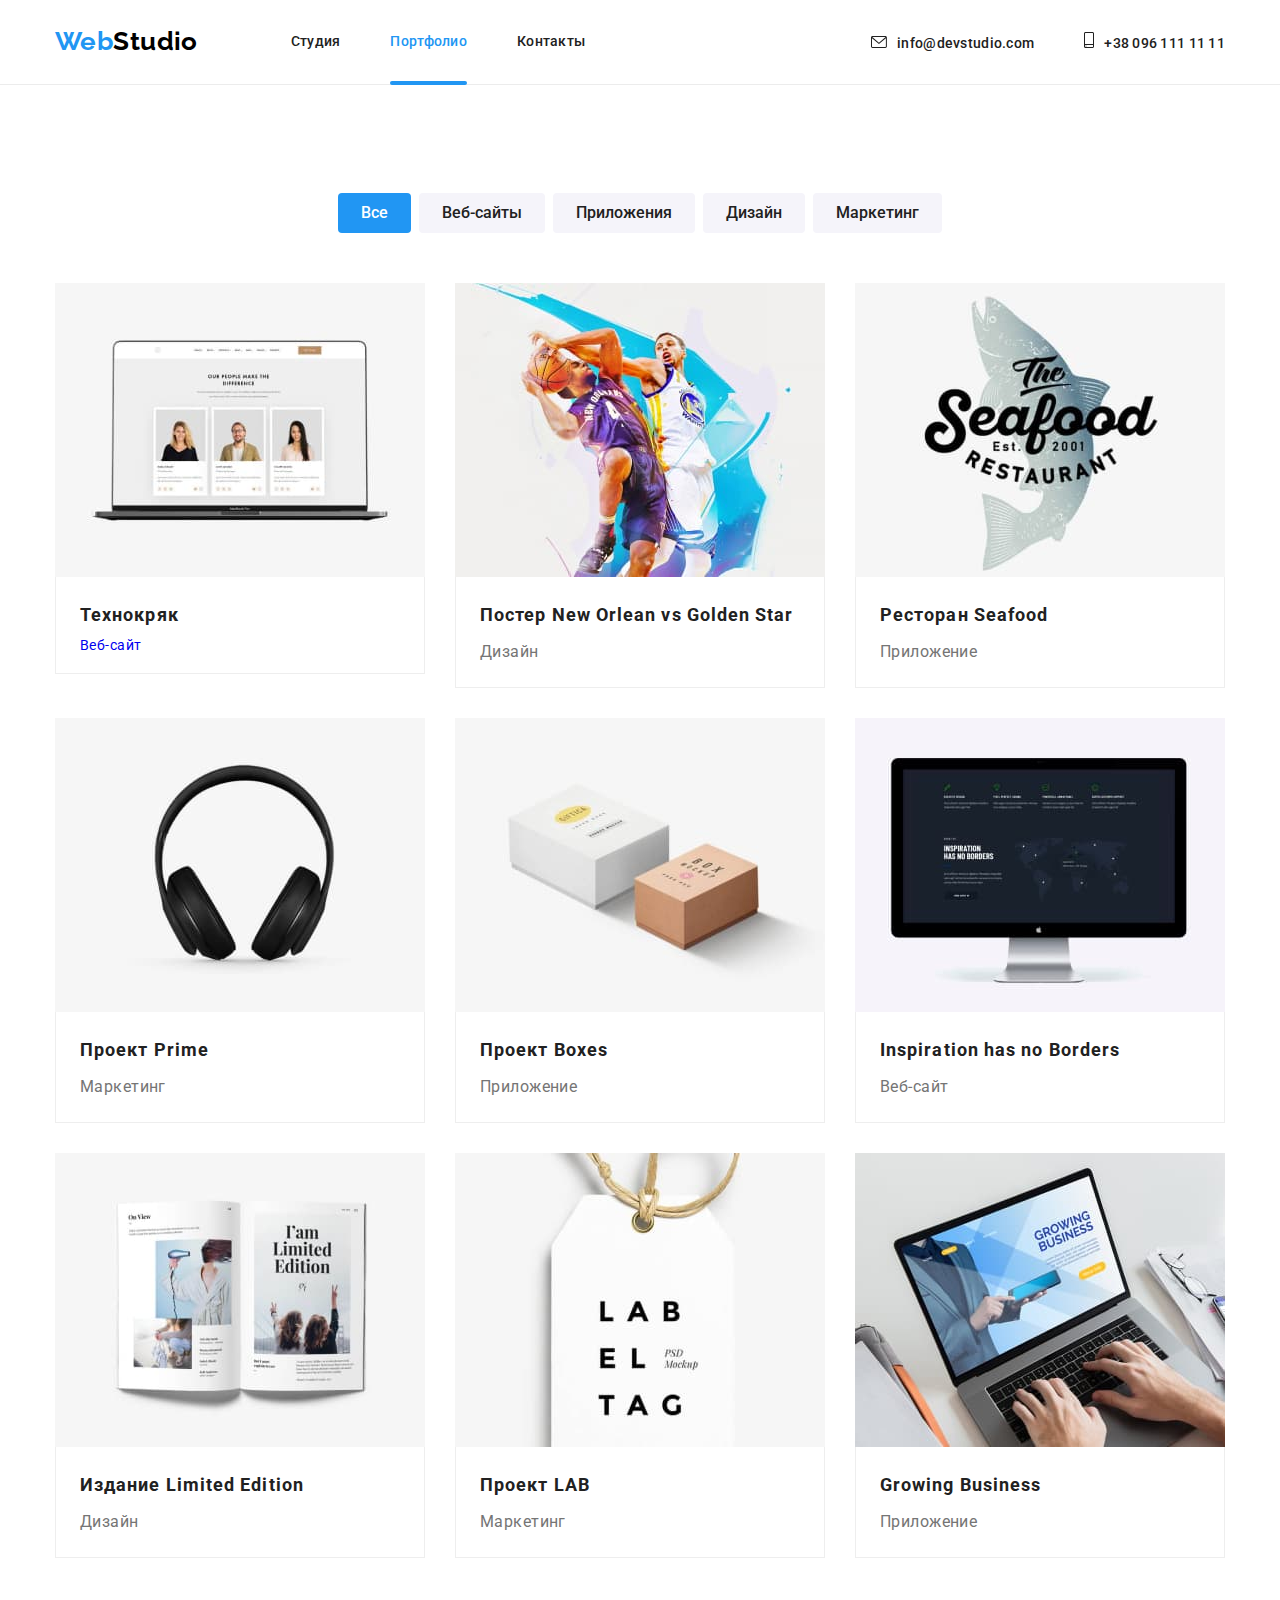
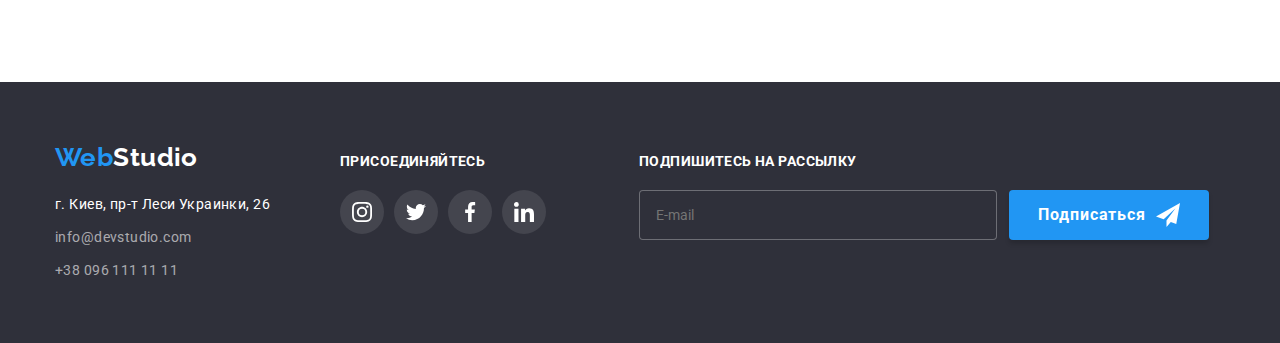
==== commit 91586bf7: "styles-ok" ====
--- a/portfolio.html
+++ b/portfolio.html
@@ -60,7 +60,7 @@
       <section class="container--form">
         <div class="container">
           <h1 class="visually-hidden">Портфолио</h1>
-          <ul class="filter-buttons list">
+          <ul class="filter-buttons">
             <li class="filter-buttons__list">
               <button type="button" class="filter-buttons__btn active">Все</button>
             </li>
--- a/css/main.min.css
+++ b/css/main.min.css
@@ -3,5 +3,5 @@
  Consolas,  'Liberation Mono',  Menlo,- monospace;font-size:1em}small{font-size:80%}sub,sup{font-size:75%;line-height:0;position:relative;vertical-align:baseline}sub{bottom:-0.25em}sup{top:-0.5em}table{text-indent:0;border-color:inherit}button,input,optgroup,select,textarea{font-family:inherit;font-size:100%;line-height:1.15;margin:0}button,select{text-transform:none}button,[type='button'],[type='reset'],[type='submit']{-webkit-appearance:button}::-moz-focus-inner{border-style:none;padding:0}:-moz-focusring{outline:1px dotted ButtonText}:-moz-ui-invalid{box-shadow:none}legend{padding:0}progress{vertical-align:baseline}::-webkit-inner-spin-button,::-webkit-outer-spin-button{height:auto}[type='search']{-webkit-appearance:textfield;outline-offset:-2px}::-webkit-search-decoration{-webkit-appearance:none}::-webkit-file-upload-button{-webkit-appearance:button;font:inherit}summary{display:list-item}.visually-hidden{position:absolute;width:1px;height:1px;margin:-1px;border:0;padding:0;white-space:nowrap;-webkit-clip-path:inset(100%);clip-path:inset(100%);clip:rect(0 0 0 0);overflow:hidden}.header{border-bottom:1px solid #ececec}.header-box{display:-webkit-box;display:-ms-flexbox;display:flex;-webkit-box-align:center;-ms-flex-align:center;align-items:center}.header .header-contact{display:-webkit-box;display:-ms-flexbox;display:flex;-webkit-box-align:baseline;-ms-flex-align:baseline;align-items:baseline;margin-left:auto}.header__list-item{display:inline-block}.header__list-item:not(:last-child){margin-right:50px}.header-contact__link:not(:last-child){margin-right:50px;margin-left:330px}.header-contact__icon-envelope{display:inline-block;fill:currentColor;width:16px;height:12px;margin-right:10px;background-size:contain}.header-contact__icon-phone{display:inline-block;fill:currentColor;width:10px;height:16px;margin-right:10px}.header-contact__link{color:#757575;-webkit-transition:color 250ms cubic-bezier(0.4, 0, 0.2, 1);transition:color 250ms cubic-bezier(0.4, 0, 0.2, 1)}.header-contact__link:hover,.header-contact__link:focus{color:#2196f3}.logo{display:block;color:#000;font-family:'Raleway', 'sans-serif';font-weight:700;font-size:26px;line-height:1.19;text-decoration:none;margin-right:93px;padding-top:24px;padding-bottom:25px}.logo--blue,.logo--blue{color:#2196f3}.nav-box{display:-webkit-box;display:-ms-flexbox;display:flex;-webkit-box-align:center;-ms-flex-align:center;align-items:center}.header-navigation{display:-webkit-box;display:-ms-flexbox;display:flex}.header-navigation__link{display:-webkit-box;display:-ms-flexbox;display:flex;-webkit-box-align:baseline;-ms-flex-align:baseline;align-items:baseline;color:#212121;text-decoration:none;font-weight:500;line-height:1.14;letter-spacing:0.02em;padding-top:32px;padding-bottom:32px;-webkit-transition:color 250ms cubic-bezier(0.4, 0, 0.2, 1);transition:color 250ms cubic-bezier(0.4, 0, 0.2, 1)}.header-navigation__link:hover,.header-navigation__link:focus{color:#2196f3}.header-navigation__link.current{color:#2196f3;position:relative}.header-navigation__link.current::after{position:absolute;content:'';display:block;width:100%;height:4px;border-radius:2px;background-color:#2196f3;left:0;bottom:-3px;-webkit-transition:opacity 250ms cubic-bezier(0.4, 0, 0.2, 1);transition:opacity 250ms cubic-bezier(0.4, 0, 0.2, 1)}.section-title{color:#212121;font-size:36px;line-height:1.17;text-align:center;margin-bottom:50px}.container--form{padding-top:94px;padding-bottom:94px;background-color:#fff}.section-box{display:-webkit-box;display:-ms-flexbox;display:flex}.team__item,.portfolio-cards__item--geometry{display:block;margin-right:30px;margin-bottom:30px}.section-box__label{position:absolute;width:100%;padding:27px 0;background-color:rgba(47,48,58,0.8);color:#fff;font-weight:700;line-height:1.14;text-align:center;letter-spacing:0.03em;text-transform:uppercase;bottom:0;left:0}.hero__button{color:#fff;background-color:#2196f3;font-family:inherit;font-weight:700;font-size:16px;line-height:1.88;cursor:pointer;margin:0 485px;min-width:200px;min-height:50px;padding:10px 32px;border-radius:4px;border:transparent;-webkit-transition:color 250ms cubic-bezier(0.4, 0, 0.2, 1);transition:color 250ms cubic-bezier(0.4, 0, 0.2, 1)}.hero__button:hover,.hero__button:focus{background-color:#188ce8}.hero__title{color:#fff;font-weight:900;font-size:44px;line-height:1.36;text-align:center;letter-spacing:0.06em;text-transform:uppercase;margin-left:auto;margin-right:auto;margin-bottom:30px;width:696px}.hero--form{padding-top:200px;padding-bottom:200px}.hero{background-color:#2f303a;background-image:-webkit-gradient(linear, left top, right top, from(rgba(47,48,58,0.4)), to(rgba(47,48,58,0.4))),url(../images/hero-img.jpg);background-image:linear-gradient(to right, rgba(47,48,58,0.4), rgba(47,48,58,0.4)),url(../images/hero-img.jpg);max-width:1600px;background-position:center;background-size:cover;margin-left:auto;margin-right:auto}.works--form{padding-top:0}.section-box__item{position:relative;margin-right:30px}.section-box__item:last-child{margin-right:0px}.benefits__icon{display:-webkit-box;display:-ms-flexbox;display:flex;-webkit-box-align:center;-ms-flex-align:center;align-items:center;-webkit-box-pack:center;-ms-flex-pack:center;justify-content:center;height:120px;margin-bottom:30px;border-radius:4px;background-color:#f5f4fa;-webkit-transition:color 250ms cubic-bezier(0.4, 0, 0.2, 1);transition:color 250ms cubic-bezier(0.4, 0, 0.2, 1)}.benefits__title{font-size:14px;line-height:1.14;text-transform:uppercase;color:var(--title-text-color)}.benefits__label{line-height:1.71;margin-top:10px;width:270px}.portfolio-cards__item--geometry:nth-child(3n+3){margin-right:0px}.portfolio-cards__item--border{padding:20px 24px;border-right:1px solid #eee;border-bottom:1px solid #eee;border-left:1px solid #eee}.portfolio__item--border{background-color:#fff;padding-top:30px;padding-bottom:30px;border-radius:0px 0px 4px 4px;border-right:1px solid #eee;border-bottom:1px solid #eee;border-left:1px solid #eee}.portfolio-box{padding-bottom:94px;padding-top:94px}.filter-buttons{display:-webkit-box;display:-ms-flexbox;display:flex;-webkit-box-pack:center;-ms-flex-pack:center;justify-content:center;margin-bottom:50px}.filter-buttons__list{margin-left:8px}.filter-buttons .filter-buttons__list:first-child{margin-left:0}.filter-buttons__btn{font-family:inherit;color:var(--title-text-color);background-color:#f5f4fa;font-weight:500;font-size:16px;line-height:1.62;text-align:center;padding:6px 22px;border:1px solid transparent;border-radius:4px;-webkit-transition:color 250ms cubic-bezier(0.4, 0, 0.2, 1),background-color 250ms cubic-bezier(0.4, 0, 0.2, 1),-webkit-box-shadow 250ms cubic-bezier(0.4, 0, 0.2, 1);transition:color 250ms cubic-bezier(0.4, 0, 0.2, 1),background-color 250ms cubic-bezier(0.4, 0, 0.2, 1),-webkit-box-shadow 250ms cubic-bezier(0.4, 0, 0.2, 1);transition:color 250ms cubic-bezier(0.4, 0, 0.2, 1),background-color 250ms cubic-bezier(0.4, 0, 0.2, 1),box-shadow 250ms cubic-bezier(0.4, 0, 0.2, 1);transition:color 250ms cubic-bezier(0.4, 0, 0.2, 1),background-color 250ms cubic-bezier(0.4, 0, 0.2, 1),box-shadow 250ms cubic-bezier(0.4, 0, 0.2, 1),-webkit-box-shadow 250ms cubic-bezier(0.4, 0, 0.2, 1)}.filter-buttons__btn.active{background-color:#2196f3;color:#fff}.filter-buttons__btn:hover,.filter-buttons__btn:focus{color:#fff;background-color:#2196f3;-webkit-box-shadow:0px 3px 1px rgba(0,0,0,0.1),0px 1px 2px rgba(0,0,0,0.08),0px 2px 2px rgba(0,0,0,0.12);box-shadow:0px 3px 1px rgba(0,0,0,0.1),0px 1px 2px rgba(0,0,0,0.08),0px 2px 2px rgba(0,0,0,0.12)}.portfolio-cards__item:hover,.portfolio-cards__item:focus{-webkit-box-shadow:0px 4px 4px rgba(0,0,0,0.25);box-shadow:0px 4px 4px rgba(0,0,0,0.25)}.portfolio-cards__overlay--position{position:relative;overflow:hidden}.portfolio-cards__overlay{position:absolute;top:0;left:0;width:370px;padding:63px 24px;background-color:rgba(33,150,243,0.9);overflow:hidden;-webkit-transition:-webkit-transform 250ms cubic-bezier(0.4, 0, 0.2, 1);transition:-webkit-transform 250ms cubic-bezier(0.4, 0, 0.2, 1);transition:transform 250ms cubic-bezier(0.4, 0, 0.2, 1);transition:transform 250ms cubic-bezier(0.4, 0, 0.2, 1), -webkit-transform 250ms cubic-bezier(0.4, 0, 0.2, 1);-webkit-transform:translateY(160%);transform:translateY(160%)}.portfolio-cards__item:hover .portfolio-cards__overlay{position:absolute;top:0;left:0;width:370px;padding:63px 24px;background-color:rgba(33,150,243,0.9);-webkit-transform:translateY(0);transform:translateY(0)}.portfolio-cards__overlay-label{font-size:18px;line-height:1.56;letter-spacing:0.03em;color:#fff}.portfolio-cards{display:-webkit-box;display:-ms-flexbox;display:flex;-ms-flex-wrap:wrap;flex-wrap:wrap;margin-bottom:-30px}.portfolio-cards__item{text-decoration:none;display:block;-webkit-transition:-webkit-box-shadow 250ms cubic-bezier(0.4, 0, 0.2, 1);transition:-webkit-box-shadow 250ms cubic-bezier(0.4, 0, 0.2, 1);transition:box-shadow 250ms cubic-bezier(0.4, 0, 0.2, 1);transition:box-shadow 250ms cubic-bezier(0.4, 0, 0.2, 1), -webkit-box-shadow 250ms cubic-bezier(0.4, 0, 0.2, 1)}.portfolio-cards__title{font-size:18px;line-height:2;letter-spacing:0.06em;color:#212121;margin-bottom:4px}.portfolio-cards__description{font-size:16px;line-height:1.88;color:#757575}.team--bgc{background-color:#f5f4fa}.team__item{-webkit-box-shadow:0px 1px 3px rgba(0,0,0,0.12),0px 1px 1px rgba(0,0,0,0.14),0px 2px 1px rgba(0,0,0,0.2);box-shadow:0px 1px 3px rgba(0,0,0,0.12),0px 1px 1px rgba(0,0,0,0.14),0px 2px 1px rgba(0,0,0,0.2);border-radius:0px 0px 4px 4px}.team__member{font-weight:500;font-size:16px;line-height:1.19;text-align:center;color:#212121}.team__position{font-size:16px;line-height:1.19;text-align:center;margin-top:10px;margin-bottom:16px}.socials{display:-webkit-box;display:-ms-flexbox;display:flex;-webkit-box-pack:center;-ms-flex-pack:center;justify-content:center}.socials__item:not(:last-child){margin-right:10px}.socials__link{display:-webkit-box;display:-ms-flexbox;display:flex;-webkit-box-pack:center;-ms-flex-pack:center;justify-content:center;-webkit-box-align:center;-ms-flex-align:center;align-items:center;width:44px;height:44px;border-radius:50%;color:#afb1b8;-webkit-transition:background-color 250ms cubic-bezier(0.4, 0, 0.2, 1),color 250ms cubic-bezier(0.4, 0, 0.2, 1);transition:background-color 250ms cubic-bezier(0.4, 0, 0.2, 1),color 250ms cubic-bezier(0.4, 0, 0.2, 1)}.socials__link:hover,.socials__link:focus{background-color:#2196f3;color:#fff}.socials__icon{fill:currentColor}.clients{display:-webkit-box;display:-ms-flexbox;display:flex;-webkit-box-pack:center;-ms-flex-pack:center;justify-content:center;margin-top:50px}.clients__item:not(:last-child){margin-right:30px}.clients__link{display:-webkit-box;display:-ms-flexbox;display:flex;-webkit-box-pack:center;-ms-flex-pack:center;justify-content:center;-webkit-box-align:center;-ms-flex-align:center;align-items:center;width:170px;height:92px;color:#afb1b8;border:1px solid #afb1b8;border-radius:5px;-webkit-transition:color 250ms cubic-bezier(0.4, 0, 0.2, 1),border 250ms cubic-bezier(0.4, 0, 0.2, 1);transition:color 250ms cubic-bezier(0.4, 0, 0.2, 1),border 250ms cubic-bezier(0.4, 0, 0.2, 1)}.clients__link:hover,.clients__link:focus{color:#2196f3;border:1px solid #2196f3}.clients__icon{fill:currentColor;background-size:contain}.footer{background-color:#2f303a;padding-top:60px;padding-bottom:60px}.footer--centered{display:-webkit-box;display:-ms-flexbox;display:flex;-webkit-box-align:baseline;-ms-flex-align:baseline;align-items:baseline}.footer__logo{color:#fff;padding:0;margin:0}.address{margin-top:20px}.address__link{color:#fff;font-style:normal;line-height:1.71;text-decoration:none;font-style:normal}.address__item{margin-top:9px}.footer__contact-link{text-decoration:none;color:rgba(255,255,255,0.6);font-style:normal;line-height:1.71;-webkit-transition:color 250ms cubic-bezier(0.4, 0, 0.2, 1);transition:color 250ms cubic-bezier(0.4, 0, 0.2, 1)}.footer__contact-link:hover,.footer__contact-link:focus{color:#2196f3}.footer-socials{margin-left:70px}.footer-socials__title,.subscribe-label{color:#fff;font-weight:700;font-size:14px;line-height:1.14;letter-spacing:0.03em;text-transform:uppercase}.footer-socials__title{margin-bottom:20px}.footer-socials__list--position{display:-webkit-box;display:-ms-flexbox;display:flex;-webkit-box-pack:center;-ms-flex-pack:center;justify-content:center}.footer-socials__link{color:#fff;background-color:rgba(255,255,255,0.1);-webkit-transition:background-color 250ms cubic-bezier(0.4, 0, 0.2, 1);transition:background-color 250ms cubic-bezier(0.4, 0, 0.2, 1)}.footer-socials__link:hover,.footer-socials__link:focus{background-color:#2196f3}.subscribe-form{display:-webkit-box;display:-ms-flexbox;display:flex;-webkit-box-align:end;-ms-flex-align:end;align-items:flex-end;margin-left:93px;margin-right:auto}.subscribe-form__title{display:block;margin-bottom:20px}.subscribe-form__input{width:358px;height:50px;margin-right:12px;padding:15px 16px;background-color:#2f303a;color:rgba(255,255,255,0.6);outline:transparent;border:1px solid rgba(255,255,255,0.3);border-radius:4px}.subscribe-form__icon{margin-left:10px}.subscribe-form__btn{display:-webkit-box;display:-ms-flexbox;display:flex;-webkit-box-pack:center;-ms-flex-pack:center;justify-content:center;-webkit-box-align:center;-ms-flex-align:center;align-items:center;width:200px;height:50px;background-color:#2196f3;color:#fff;font-weight:700;font-size:16px;line-height:1.88;letter-spacing:0.06em;cursor:pointer;border-radius:4px;-webkit-box-shadow:0px 4px 4px rgba(0,0,0,0.15);box-shadow:0px 4px 4px rgba(0,0,0,0.15);border-color:transparent}.backdrop{position:fixed;top:0;left:0;width:100vw;height:100vh;background-color:rgba(0,0,0,0.2);opacity:1;visibility:visible;pointer-events:initial;-webkit-transition:opacity 250ms cubic-bezier(0.4, 0, 0.2, 1),visibility 250ms cubic-bezier(0.4, 0, 0.2, 1);transition:opacity 250ms cubic-bezier(0.4, 0, 0.2, 1),visibility 250ms cubic-bezier(0.4, 0, 0.2, 1)}.backdrop.is-hidden{opacity:0;visibility:hidden;pointer-events:none}.modal{position:absolute;top:50%;left:50%;-webkit-transform:translate(-50%, -50%);transform:translate(-50%, -50%);width:528px;height:581px;padding:40px 40px;background-color:#fff;-webkit-box-shadow:0px 1px 3px rgba(0,0,0,0.12),0px 1px 1px rgba(0,0,0,0.14),0px 2px 1px rgba(0,0,0,0.2);box-shadow:0px 1px 3px rgba(0,0,0,0.12),0px 1px 1px rgba(0,0,0,0.14),0px 2px 1px rgba(0,0,0,0.2);border-radius:4px}.modal__close-btn{position:absolute;top:8px;right:8px;display:-webkit-box;display:-ms-flexbox;display:flex;-webkit-box-pack:center;-ms-flex-pack:center;justify-content:center;-webkit-box-align:center;-ms-flex-align:center;align-items:center;width:30px;height:30px;border:1px solid rgba(0,0,0,0.1);border-radius:50%;padding:0;background-color:#fff;cursor:pointer}.modal__close-icon{-webkit-transition:fill 250ms cubic-bezier(0.4, 0, 0.2, 1);transition:fill 250ms cubic-bezier(0.4, 0, 0.2, 1)}.modal__close-btn:hover .modal__close-icon,.modal__close-btn:focus .modal__close-icon{fill:var(--accent-color)}.modal-form{display:-webkit-box;display:-ms-flexbox;display:flex;-webkit-box-orient:vertical;-webkit-box-direction:normal;-ms-flex-direction:column;flex-direction:column;-webkit-box-align:center;-ms-flex-align:center;align-items:center}.modal-form__title{font-weight:700;font-size:20px;line-height:1.15;text-align:center;letter-spacing:0.03em;margin-bottom:12px;color:var(--title-text-color)}.modal-form__group{display:-webkit-box;display:-ms-flexbox;display:flex;-webkit-box-orient:vertical;-webkit-box-direction:normal;-ms-flex-direction:column;flex-direction:column;width:448px}.modal-form__label{position:relative;display:-webkit-box;display:-ms-flexbox;display:flex;-webkit-box-orient:vertical;-webkit-box-direction:normal;-ms-flex-direction:column;flex-direction:column;margin-bottom:10px;font-size:12px;line-height:1.16;letter-spacing:0.01em}.modal-form__label:last-of-type{margin-bottom:20px}.modal-form__input{height:40px;margin-top:4px;padding-left:41px;outline:transparent;border:1px solid rgba(33,33,33,0.2);border-radius:4px;-webkit-transition:border 250ms cubic-bezier(0.4, 0, 0.2, 1);transition:border 250ms cubic-bezier(0.4, 0, 0.2, 1)}.modal-form__input:hover,.modal-form__input:focus-within{border:1px solid var(--accent-color)}.modal-form__textarea-input{height:120px;padding:12px 16px;resize:none}.modal-form__textarea-input::-webkit-input-placeholder{line-height:1.17;letter-spacing:0.01em;color:rgba(117,117,117,0.5)}.modal-form__textarea-input:-ms-input-placeholder{line-height:1.17;letter-spacing:0.01em;color:rgba(117,117,117,0.5)}.modal-form__textarea-input::-ms-input-placeholder{line-height:1.17;letter-spacing:0.01em;color:rgba(117,117,117,0.5)}.modal-form__textarea-input::placeholder{line-height:1.17;letter-spacing:0.01em;color:rgba(117,117,117,0.5)}.modal-form__icon{position:absolute;top:0;left:0;-webkit-transform:translate(12px, 29px);transform:translate(12px, 29px);fill:var(--title-text-color);-webkit-transition:fill 250ms cubic-bezier(0.4, 0, 0.2, 1);transition:fill 250ms cubic-bezier(0.4, 0, 0.2, 1)}.modal-form__input:hover+.modal-form__icon,.modal-form__input:focus+.modal-form__icon{fill:var(--accent-color)}.modal-form__agreement-form{display:-webkit-box;display:-ms-flexbox;display:flex;-webkit-box-align:center;-ms-flex-align:center;align-items:center;-webkit-box-pack:center;-ms-flex-pack:center;justify-content:center}.modal-form__agreement-label{display:-webkit-box;display:-ms-flexbox;display:flex;-webkit-box-align:center;-ms-flex-align:center;align-items:center}.checkbox-txt{line-height:1.71}.checkbox-link{line-height:1.71;color:var(--accent-color)}.modal-form__checkbox{display:-webkit-box;display:-ms-flexbox;display:flex;-webkit-box-align:center;-ms-flex-align:center;align-items:center;-webkit-box-pack:center;-ms-flex-pack:center;justify-content:center;width:16px;height:15px;margin-right:7px;border-radius:2px;outline:2px solid var(--accent-color);outline-offset:-2px;background-color:var(--primary-white-color);-webkit-transition:background-color 250ms cubic-bezier(0.4, 0, 0.2, 1);transition:background-color 250ms cubic-bezier(0.4, 0, 0.2, 1)}.modal-form__checkbox:focus{outline:2px solid var(--title-text-color);outline-offset:-2px}.modal-form__checkbox-icon{fill:var(--primary-white-color)}.checkbox:checked+.modal-form__checkbox{background-color:var(--accent-color)}.modal-form__send-btn{margin-top:30px;-webkit-transition:background-color 250ms cubic-bezier(0.4, 0, 0.2, 1),-webkit-box-shadow 250ms cubic-bezier(0.4, 0, 0.2, 1);transition:background-color 250ms cubic-bezier(0.4, 0, 0.2, 1),-webkit-box-shadow 250ms cubic-bezier(0.4, 0, 0.2, 1);transition:background-color 250ms cubic-bezier(0.4, 0, 0.2, 1),box-shadow 250ms cubic-bezier(0.4, 0, 0.2, 1);transition:background-color 250ms cubic-bezier(0.4, 0, 0.2, 1),box-shadow 250ms cubic-bezier(0.4, 0, 0.2, 1),-webkit-box-shadow 250ms cubic-bezier(0.4, 0, 0.2, 1)}.modal-form__send-btn:hover,.modal-form__send-btn:focus{-webkit-box-shadow:0px 4px 4px rgba(0,0,0,0.15);box-shadow:0px 4px 4px rgba(0,0,0,0.15);background-color:var(--accent-hover-color)}body{font-family:'Roboto', 'sans-serif';color:var(--primary-text-color);background-color:var(--primary-white-color);font-size:14px;letter-spacing:0.03em}h1,h2,h3,h4,h5,h6,p{margin:0}img{display:block}.container{width:1200px;padding-left:15px;padding-right:15px;margin-left:auto;margin-right:auto}.list{list-style-type:none;margin:0;padding:0}
+ monospace;font-size:1em}small{font-size:80%}sub,sup{font-size:75%;line-height:0;position:relative;vertical-align:baseline}sub{bottom:-0.25em}sup{top:-0.5em}table{text-indent:0;border-color:inherit}button,input,optgroup,select,textarea{font-family:inherit;font-size:100%;line-height:1.15;margin:0}button,select{text-transform:none}button,[type='button'],[type='reset'],[type='submit']{-webkit-appearance:button}::-moz-focus-inner{border-style:none;padding:0}:-moz-focusring{outline:1px dotted ButtonText}:-moz-ui-invalid{box-shadow:none}legend{padding:0}progress{vertical-align:baseline}::-webkit-inner-spin-button,::-webkit-outer-spin-button{height:auto}[type='search']{-webkit-appearance:textfield;outline-offset:-2px}::-webkit-search-decoration{-webkit-appearance:none}::-webkit-file-upload-button{-webkit-appearance:button;font:inherit}summary{display:list-item}.visually-hidden{position:absolute;width:1px;height:1px;margin:-1px;border:0;padding:0;white-space:nowrap;-webkit-clip-path:inset(100%);clip-path:inset(100%);clip:rect(0 0 0 0);overflow:hidden}.header{border-bottom:1px solid #ececec}.header-box{display:-webkit-box;display:-ms-flexbox;display:flex;-webkit-box-align:center;-ms-flex-align:center;align-items:center}.header .header-contact{display:-webkit-box;display:-ms-flexbox;display:flex;-webkit-box-align:baseline;-ms-flex-align:baseline;align-items:baseline;margin-left:auto}.header__list-item{display:inline-block}.header__list-item:not(:last-child){margin-right:50px}.header-contact__link:not(:last-child){margin-right:50px;margin-left:330px}.header-contact__icon-envelope{display:inline-block;fill:currentColor;width:16px;height:12px;margin-right:10px;background-size:contain}.header-contact__icon-phone{display:inline-block;fill:currentColor;width:10px;height:16px;margin-right:10px}.header-contact__link{display:-webkit-box;display:-ms-flexbox;display:flex;-webkit-box-align:baseline;-ms-flex-align:baseline;align-items:baseline;text-decoration:none;font-weight:500;line-height:1.14;letter-spacing:0.02em;padding-top:32px;padding-bottom:32px;color:#757575;-webkit-transition:color 250ms cubic-bezier(0.4, 0, 0.2, 1);transition:color 250ms cubic-bezier(0.4, 0, 0.2, 1)}.header-contact__link:hover,.header-contact__link:focus{color:#2196f3}.logo{display:block;color:#000;font-family:'Raleway', 'sans-serif';font-weight:700;font-size:26px;line-height:1.19;text-decoration:none;margin-right:93px;padding-top:24px;padding-bottom:25px}.logo--blue,.logo--blue{color:#2196f3}.nav-box{display:-webkit-box;display:-ms-flexbox;display:flex;-webkit-box-align:center;-ms-flex-align:center;align-items:center}.header-navigation{display:-webkit-box;display:-ms-flexbox;display:flex}.header-navigation__link{display:-webkit-box;display:-ms-flexbox;display:flex;-webkit-box-align:baseline;-ms-flex-align:baseline;align-items:baseline;color:#212121;text-decoration:none;font-weight:500;line-height:1.14;letter-spacing:0.02em;padding-top:32px;padding-bottom:32px;-webkit-transition:color 250ms cubic-bezier(0.4, 0, 0.2, 1);transition:color 250ms cubic-bezier(0.4, 0, 0.2, 1)}.header-navigation__link:hover,.header-navigation__link:focus{color:#2196f3}.header-navigation__link.current{color:#2196f3;position:relative}.header-navigation__link.current::after{position:absolute;content:'';display:block;width:100%;height:4px;border-radius:2px;background-color:#2196f3;left:0;bottom:-3px;-webkit-transition:opacity 250ms cubic-bezier(0.4, 0, 0.2, 1);transition:opacity 250ms cubic-bezier(0.4, 0, 0.2, 1)}.section-title{color:#212121;font-size:36px;line-height:1.17;text-align:center;margin-bottom:50px}.container--form{padding-top:94px;padding-bottom:94px;background-color:#fff}.section-box{display:-webkit-box;display:-ms-flexbox;display:flex}.team__item,.portfolio-cards__item--geometry{display:block;margin-right:30px;margin-bottom:30px}.section-box__label{position:absolute;width:100%;padding:27px 0;background-color:rgba(47,48,58,0.8);color:#fff;font-weight:700;line-height:1.14;text-align:center;letter-spacing:0.03em;text-transform:uppercase;bottom:0;left:0}.hero__button{color:#fff;background-color:#2196f3;font-family:inherit;font-weight:700;font-size:16px;line-height:1.88;cursor:pointer;margin:0 485px;min-width:200px;min-height:50px;padding:10px 32px;border-radius:4px;border:transparent;-webkit-transition:color 250ms cubic-bezier(0.4, 0, 0.2, 1);transition:color 250ms cubic-bezier(0.4, 0, 0.2, 1)}.hero__button:hover,.hero__button:focus{background-color:#188ce8}.hero__title{color:#fff;font-weight:900;font-size:44px;line-height:1.36;text-align:center;letter-spacing:0.06em;text-transform:uppercase;margin-left:auto;margin-right:auto;margin-bottom:30px;width:696px}.hero--form{padding-top:200px;padding-bottom:200px}.hero{background-color:#2f303a;background-image:-webkit-gradient(linear, left top, right top, from(rgba(47,48,58,0.4)), to(rgba(47,48,58,0.4))),url(../images/hero-img.jpg);background-image:linear-gradient(to right, rgba(47,48,58,0.4), rgba(47,48,58,0.4)),url(../images/hero-img.jpg);max-width:1600px;background-position:center;background-size:cover;margin-left:auto;margin-right:auto}.works--form{padding-top:0}.section-box__item{position:relative;margin-right:30px}.section-box__item:last-child{margin-right:0px}.benefits__icon{display:-webkit-box;display:-ms-flexbox;display:flex;-webkit-box-align:center;-ms-flex-align:center;align-items:center;-webkit-box-pack:center;-ms-flex-pack:center;justify-content:center;height:120px;margin-bottom:30px;border-radius:4px;background-color:#f5f4fa;-webkit-transition:color 250ms cubic-bezier(0.4, 0, 0.2, 1);transition:color 250ms cubic-bezier(0.4, 0, 0.2, 1)}.benefits__title{font-size:14px;line-height:1.14;text-transform:uppercase;color:#212121}.benefits__label{line-height:1.71;margin-top:10px;width:270px}.portfolio-cards__item--geometry:nth-child(3n+3){margin-right:0px}.portfolio-cards__item--border{padding:20px 24px;border-right:1px solid #eee;border-bottom:1px solid #eee;border-left:1px solid #eee}.portfolio__item--border{background-color:#fff;padding-top:30px;padding-bottom:30px;border-radius:0px 0px 4px 4px;border-right:1px solid #eee;border-bottom:1px solid #eee;border-left:1px solid #eee}.portfolio-box{padding-bottom:94px;padding-top:94px}.filter-buttons{display:-webkit-box;display:-ms-flexbox;display:flex;-webkit-box-pack:center;-ms-flex-pack:center;justify-content:center;list-style-type:none;margin-bottom:50px;padding:0}.filter-buttons__list{margin-left:8px}.filter-buttons__list:first-child{margin-left:0}.filter-buttons__btn{font-family:inherit;color:#212121;background-color:#f5f4fa;font-weight:500;font-size:16px;line-height:1.62;text-align:center;padding:6px 22px;border:1px solid transparent;border-radius:4px;-webkit-transition:color 250ms cubic-bezier(0.4, 0, 0.2, 1),background-color 250ms cubic-bezier(0.4, 0, 0.2, 1),-webkit-box-shadow 250ms cubic-bezier(0.4, 0, 0.2, 1);transition:color 250ms cubic-bezier(0.4, 0, 0.2, 1),background-color 250ms cubic-bezier(0.4, 0, 0.2, 1),-webkit-box-shadow 250ms cubic-bezier(0.4, 0, 0.2, 1);transition:color 250ms cubic-bezier(0.4, 0, 0.2, 1),background-color 250ms cubic-bezier(0.4, 0, 0.2, 1),box-shadow 250ms cubic-bezier(0.4, 0, 0.2, 1);transition:color 250ms cubic-bezier(0.4, 0, 0.2, 1),background-color 250ms cubic-bezier(0.4, 0, 0.2, 1),box-shadow 250ms cubic-bezier(0.4, 0, 0.2, 1),-webkit-box-shadow 250ms cubic-bezier(0.4, 0, 0.2, 1)}.filter-buttons__btn.active{background-color:#2196f3;color:#fff}.filter-buttons__btn:hover,.filter-buttons__btn:focus{color:#fff;background-color:#2196f3;-webkit-box-shadow:0px 3px 1px rgba(0,0,0,0.1),0px 1px 2px rgba(0,0,0,0.08),0px 2px 2px rgba(0,0,0,0.12);box-shadow:0px 3px 1px rgba(0,0,0,0.1),0px 1px 2px rgba(0,0,0,0.08),0px 2px 2px rgba(0,0,0,0.12)}.portfolio-cards__item:hover,.portfolio-cards__item:focus{-webkit-box-shadow:0px 4px 4px rgba(0,0,0,0.25);box-shadow:0px 4px 4px rgba(0,0,0,0.25)}.portfolio-cards__overlay--position{position:relative;overflow:hidden}.portfolio-cards__overlay{position:absolute;top:0;left:0;width:370px;padding:63px 24px;background-color:rgba(33,150,243,0.9);overflow:hidden;-webkit-transition:-webkit-transform 250ms cubic-bezier(0.4, 0, 0.2, 1);transition:-webkit-transform 250ms cubic-bezier(0.4, 0, 0.2, 1);transition:transform 250ms cubic-bezier(0.4, 0, 0.2, 1);transition:transform 250ms cubic-bezier(0.4, 0, 0.2, 1), -webkit-transform 250ms cubic-bezier(0.4, 0, 0.2, 1);-webkit-transform:translateY(160%);transform:translateY(160%)}.portfolio-cards__item:hover .portfolio-cards__overlay{position:absolute;top:0;left:0;width:370px;padding:63px 24px;background-color:rgba(33,150,243,0.9);-webkit-transform:translateY(0);transform:translateY(0)}.portfolio-cards__overlay-label{font-size:18px;line-height:1.56;letter-spacing:0.03em;color:#fff}.portfolio-cards{display:-webkit-box;display:-ms-flexbox;display:flex;-ms-flex-wrap:wrap;flex-wrap:wrap;margin-bottom:-30px}.portfolio-cards__item{text-decoration:none;display:block;-webkit-transition:-webkit-box-shadow 250ms cubic-bezier(0.4, 0, 0.2, 1);transition:-webkit-box-shadow 250ms cubic-bezier(0.4, 0, 0.2, 1);transition:box-shadow 250ms cubic-bezier(0.4, 0, 0.2, 1);transition:box-shadow 250ms cubic-bezier(0.4, 0, 0.2, 1), -webkit-box-shadow 250ms cubic-bezier(0.4, 0, 0.2, 1)}.portfolio-cards__title{font-size:18px;line-height:2;letter-spacing:0.06em;color:#212121;margin-bottom:4px}.portfolio-cards__description{font-size:16px;line-height:1.88;color:#757575}.team--bgc{background-color:#f5f4fa}.team__item{-webkit-box-shadow:0px 1px 3px rgba(0,0,0,0.12),0px 1px 1px rgba(0,0,0,0.14),0px 2px 1px rgba(0,0,0,0.2);box-shadow:0px 1px 3px rgba(0,0,0,0.12),0px 1px 1px rgba(0,0,0,0.14),0px 2px 1px rgba(0,0,0,0.2);border-radius:0px 0px 4px 4px}.team__member{font-weight:500;font-size:16px;line-height:1.19;text-align:center;color:#212121}.team__position{font-size:16px;line-height:1.19;text-align:center;margin-top:10px;margin-bottom:16px}.socials{display:-webkit-box;display:-ms-flexbox;display:flex;-webkit-box-pack:center;-ms-flex-pack:center;justify-content:center}.socials__item:not(:last-child){margin-right:10px}.socials__link{display:-webkit-box;display:-ms-flexbox;display:flex;-webkit-box-pack:center;-ms-flex-pack:center;justify-content:center;-webkit-box-align:center;-ms-flex-align:center;align-items:center;width:44px;height:44px;border-radius:50%;color:#afb1b8;-webkit-transition:background-color 250ms cubic-bezier(0.4, 0, 0.2, 1),color 250ms cubic-bezier(0.4, 0, 0.2, 1);transition:background-color 250ms cubic-bezier(0.4, 0, 0.2, 1),color 250ms cubic-bezier(0.4, 0, 0.2, 1)}.socials__link:hover,.socials__link:focus{background-color:#2196f3;color:#fff}.socials__icon{fill:currentColor}.clients{display:-webkit-box;display:-ms-flexbox;display:flex;-webkit-box-pack:center;-ms-flex-pack:center;justify-content:center;margin-top:50px}.clients__item:not(:last-child){margin-right:30px}.clients__link{display:-webkit-box;display:-ms-flexbox;display:flex;-webkit-box-pack:center;-ms-flex-pack:center;justify-content:center;-webkit-box-align:center;-ms-flex-align:center;align-items:center;width:170px;height:92px;color:#afb1b8;border:1px solid #afb1b8;border-radius:5px;-webkit-transition:color 250ms cubic-bezier(0.4, 0, 0.2, 1),border 250ms cubic-bezier(0.4, 0, 0.2, 1);transition:color 250ms cubic-bezier(0.4, 0, 0.2, 1),border 250ms cubic-bezier(0.4, 0, 0.2, 1)}.clients__link:hover,.clients__link:focus{color:#2196f3;border:1px solid #2196f3}.clients__icon{fill:currentColor;background-size:contain}.footer{background-color:#2f303a;padding-top:60px;padding-bottom:60px}.footer--centered{display:-webkit-box;display:-ms-flexbox;display:flex;-webkit-box-align:baseline;-ms-flex-align:baseline;align-items:baseline}.footer__logo{color:#fff;padding:0;margin:0}.address{margin-top:20px}.address__link{color:#fff;font-style:normal;line-height:1.71;text-decoration:none;font-style:normal}.address__item{margin-top:9px}.footer__contact-link{text-decoration:none;color:rgba(255,255,255,0.6);font-style:normal;line-height:1.71;-webkit-transition:color 250ms cubic-bezier(0.4, 0, 0.2, 1);transition:color 250ms cubic-bezier(0.4, 0, 0.2, 1)}.footer__contact-link:hover,.footer__contact-link:focus{color:#2196f3}.footer-socials{margin-left:70px}.footer-socials__title,.subscribe-label{color:#fff;font-weight:700;font-size:14px;line-height:1.14;letter-spacing:0.03em;text-transform:uppercase}.footer-socials__title{margin-bottom:20px}.footer-socials__list--position{display:-webkit-box;display:-ms-flexbox;display:flex;-webkit-box-pack:center;-ms-flex-pack:center;justify-content:center}.footer-socials__link{color:#fff;background-color:rgba(255,255,255,0.1);-webkit-transition:background-color 250ms cubic-bezier(0.4, 0, 0.2, 1);transition:background-color 250ms cubic-bezier(0.4, 0, 0.2, 1)}.footer-socials__link:hover,.footer-socials__link:focus{background-color:#2196f3}.subscribe-form{display:-webkit-box;display:-ms-flexbox;display:flex;-webkit-box-align:end;-ms-flex-align:end;align-items:flex-end;margin-left:93px;margin-right:auto}.subscribe-form__title{display:block;margin-bottom:20px}.subscribe-form__input{width:358px;height:50px;margin-right:12px;padding:15px 16px;background-color:#2f303a;color:rgba(255,255,255,0.6);outline:transparent;border:1px solid rgba(255,255,255,0.3);border-radius:4px}.subscribe-form__icon{margin-left:10px}.subscribe-form__btn{display:-webkit-box;display:-ms-flexbox;display:flex;-webkit-box-pack:center;-ms-flex-pack:center;justify-content:center;-webkit-box-align:center;-ms-flex-align:center;align-items:center;width:200px;height:50px;background-color:#2196f3;color:#fff;font-weight:700;font-size:16px;line-height:1.88;letter-spacing:0.06em;cursor:pointer;border-radius:4px;-webkit-box-shadow:0px 4px 4px rgba(0,0,0,0.15);box-shadow:0px 4px 4px rgba(0,0,0,0.15);border-color:transparent}.backdrop{position:fixed;top:0;left:0;width:100vw;height:100vh;background-color:rgba(0,0,0,0.2);opacity:1;visibility:visible;pointer-events:initial;-webkit-transition:opacity 250ms cubic-bezier(0.4, 0, 0.2, 1),visibility 250ms cubic-bezier(0.4, 0, 0.2, 1);transition:opacity 250ms cubic-bezier(0.4, 0, 0.2, 1),visibility 250ms cubic-bezier(0.4, 0, 0.2, 1)}.backdrop.is-hidden{opacity:0;visibility:hidden;pointer-events:none}.modal{position:absolute;top:50%;left:50%;-webkit-transform:translate(-50%, -50%);transform:translate(-50%, -50%);width:528px;height:581px;padding:40px 40px;background-color:#fff;-webkit-box-shadow:0px 1px 3px rgba(0,0,0,0.12),0px 1px 1px rgba(0,0,0,0.14),0px 2px 1px rgba(0,0,0,0.2);box-shadow:0px 1px 3px rgba(0,0,0,0.12),0px 1px 1px rgba(0,0,0,0.14),0px 2px 1px rgba(0,0,0,0.2);border-radius:4px}.modal__close-btn{position:absolute;top:8px;right:8px;display:-webkit-box;display:-ms-flexbox;display:flex;-webkit-box-pack:center;-ms-flex-pack:center;justify-content:center;-webkit-box-align:center;-ms-flex-align:center;align-items:center;width:30px;height:30px;border:1px solid rgba(0,0,0,0.1);border-radius:50%;padding:0;background-color:#fff;cursor:pointer}.modal__close-icon{-webkit-transition:fill 250ms cubic-bezier(0.4, 0, 0.2, 1);transition:fill 250ms cubic-bezier(0.4, 0, 0.2, 1)}.modal__close-btn:hover .modal__close-icon,.modal__close-btn:focus .modal__close-icon{fill:#2196f3}.modal-form{display:-webkit-box;display:-ms-flexbox;display:flex;-webkit-box-orient:vertical;-webkit-box-direction:normal;-ms-flex-direction:column;flex-direction:column;-webkit-box-align:center;-ms-flex-align:center;align-items:center}.modal-form__title{font-weight:700;font-size:20px;line-height:1.15;text-align:center;letter-spacing:0.03em;margin-bottom:12px;color:#212121}.modal-form__group{display:-webkit-box;display:-ms-flexbox;display:flex;-webkit-box-orient:vertical;-webkit-box-direction:normal;-ms-flex-direction:column;flex-direction:column;width:448px}.modal-form__label{position:relative;display:-webkit-box;display:-ms-flexbox;display:flex;-webkit-box-orient:vertical;-webkit-box-direction:normal;-ms-flex-direction:column;flex-direction:column;margin-bottom:10px;font-size:12px;line-height:1.16;letter-spacing:0.01em}.modal-form__label:last-of-type{margin-bottom:20px}.modal-form__input{height:40px;margin-top:4px;padding-left:41px;outline:transparent;border:1px solid rgba(33,33,33,0.2);border-radius:4px;-webkit-transition:border 250ms cubic-bezier(0.4, 0, 0.2, 1);transition:border 250ms cubic-bezier(0.4, 0, 0.2, 1)}.modal-form__input:hover,.modal-form__input:focus-within{border:1px solid #2196f3}.modal-form__textarea-input{height:120px;padding:12px 16px;resize:none}.modal-form__textarea-input::-webkit-input-placeholder{line-height:1.17;letter-spacing:0.01em;color:rgba(117,117,117,0.5)}.modal-form__textarea-input:-ms-input-placeholder{line-height:1.17;letter-spacing:0.01em;color:rgba(117,117,117,0.5)}.modal-form__textarea-input::-ms-input-placeholder{line-height:1.17;letter-spacing:0.01em;color:rgba(117,117,117,0.5)}.modal-form__textarea-input::placeholder{line-height:1.17;letter-spacing:0.01em;color:rgba(117,117,117,0.5)}.modal-form__icon{position:absolute;top:0;left:0;-webkit-transform:translate(12px, 29px);transform:translate(12px, 29px);fill:#212121;-webkit-transition:fill 250ms cubic-bezier(0.4, 0, 0.2, 1);transition:fill 250ms cubic-bezier(0.4, 0, 0.2, 1)}.modal-form__input:hover+.modal-form__icon,.modal-form__input:focus+.modal-form__icon{fill:#2196f3}.modal-form__agreement-form{display:-webkit-box;display:-ms-flexbox;display:flex;-webkit-box-align:center;-ms-flex-align:center;align-items:center;-webkit-box-pack:center;-ms-flex-pack:center;justify-content:center}.modal-form__agreement-label{display:-webkit-box;display:-ms-flexbox;display:flex;-webkit-box-align:center;-ms-flex-align:center;align-items:center}.checkbox-txt{line-height:1.71}.checkbox-link{line-height:1.71;color:#2196f3}.modal-form__checkbox{display:-webkit-box;display:-ms-flexbox;display:flex;-webkit-box-align:center;-ms-flex-align:center;align-items:center;-webkit-box-pack:center;-ms-flex-pack:center;justify-content:center;width:16px;height:15px;margin-right:7px;border-radius:2px;outline:2px solid #2196f3;outline-offset:-2px;background-color:#fff;-webkit-transition:background-color 250ms cubic-bezier(0.4, 0, 0.2, 1);transition:background-color 250ms cubic-bezier(0.4, 0, 0.2, 1)}.modal-form__checkbox:focus{outline:2px solid #212121;outline-offset:-2px}.modal-form__checkbox-icon{fill:#fff}.checkbox:checked+.modal-form__checkbox{background-color:#2196f3}.modal-form__send-btn{margin-top:30px;-webkit-transition:background-color 250ms cubic-bezier(0.4, 0, 0.2, 1),-webkit-box-shadow 250ms cubic-bezier(0.4, 0, 0.2, 1);transition:background-color 250ms cubic-bezier(0.4, 0, 0.2, 1),-webkit-box-shadow 250ms cubic-bezier(0.4, 0, 0.2, 1);transition:background-color 250ms cubic-bezier(0.4, 0, 0.2, 1),box-shadow 250ms cubic-bezier(0.4, 0, 0.2, 1);transition:background-color 250ms cubic-bezier(0.4, 0, 0.2, 1),box-shadow 250ms cubic-bezier(0.4, 0, 0.2, 1),-webkit-box-shadow 250ms cubic-bezier(0.4, 0, 0.2, 1)}.modal-form__send-btn:hover,.modal-form__send-btn:focus{-webkit-box-shadow:0px 4px 4px rgba(0,0,0,0.15);box-shadow:0px 4px 4px rgba(0,0,0,0.15);background-color:#188ce8}body{font-family:'Roboto', 'sans-serif';color:#757575;background-color:#fff;font-size:14px;letter-spacing:0.03em}h1,h2,h3,h4,h5,h6,p{margin:0}img{display:block}.container{width:1200px;padding-left:15px;padding-right:15px;margin-left:auto;margin-right:auto}.list{list-style-type:none;margin:0;padding:0}
 /*# sourceMappingURL=main.min.css.map */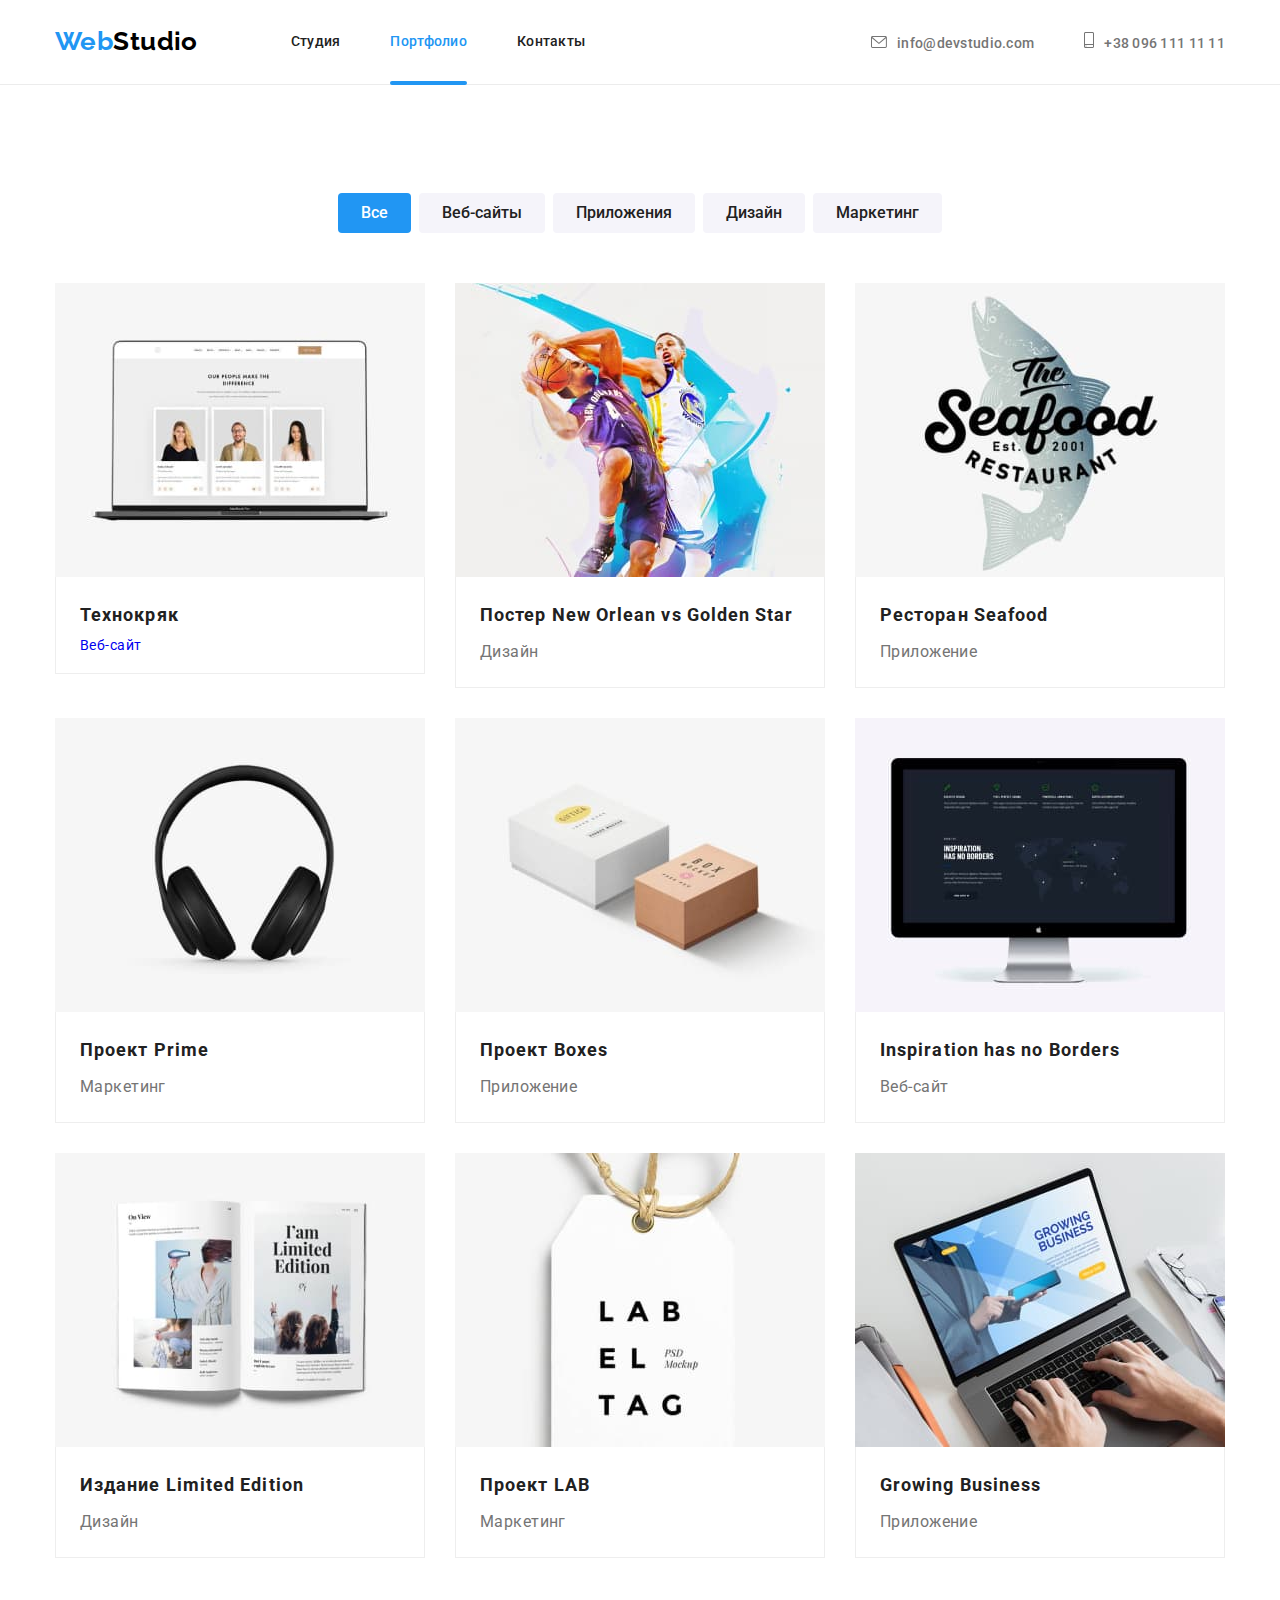
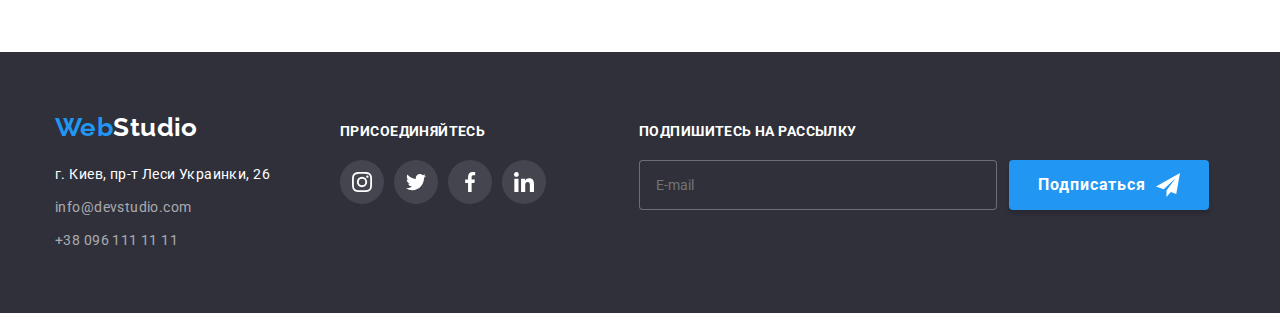
==== commit 683c00a6: "before-mixin" ====
--- a/portfolio.html
+++ b/portfolio.html
@@ -35,10 +35,7 @@
         <!--Контакти-->
         <ul class="list header-contact">
           <li class="header__list-item">
-            <a
-              class="header-navigation__link header-contact__link"
-              href="mailto:info@devstudio.com"
-            >
+            <a class="header-contact__link" href="mailto:info@devstudio.com">
               <svg class="header-contact__icon-envelope" width="16" height="12">
                 <use href="./images/icons.svg#icon-envelope"></use>
               </svg>
@@ -46,7 +43,7 @@
             >
           </li>
           <li class="header__list-item">
-            <a class="header-navigation__link header-contact__link" href="tel:+380961111111">
+            <a class="header-contact__link" href="tel:+380961111111">
               <svg class="header-contact__icon-phone" width="10" height="16">
                 <use href="./images/icons.svg#icon-smartphone"></use>
               </svg>
--- a/css/main.min.css
+++ b/css/main.min.css
@@ -3,5 +3,5 @@
  Consolas,  'Liberation Mono',  Menlo,- monospace;font-size:1em}small{font-size:80%}sub,sup{font-size:75%;line-height:0;position:relative;vertical-align:baseline}sub{bottom:-0.25em}sup{top:-0.5em}table{text-indent:0;border-color:inherit}button,input,optgroup,select,textarea{font-family:inherit;font-size:100%;line-height:1.15;margin:0}button,select{text-transform:none}button,[type='button'],[type='reset'],[type='submit']{-webkit-appearance:button}::-moz-focus-inner{border-style:none;padding:0}:-moz-focusring{outline:1px dotted ButtonText}:-moz-ui-invalid{box-shadow:none}legend{padding:0}progress{vertical-align:baseline}::-webkit-inner-spin-button,::-webkit-outer-spin-button{height:auto}[type='search']{-webkit-appearance:textfield;outline-offset:-2px}::-webkit-search-decoration{-webkit-appearance:none}::-webkit-file-upload-button{-webkit-appearance:button;font:inherit}summary{display:list-item}.visually-hidden{position:absolute;width:1px;height:1px;margin:-1px;border:0;padding:0;white-space:nowrap;-webkit-clip-path:inset(100%);clip-path:inset(100%);clip:rect(0 0 0 0);overflow:hidden}.header{border-bottom:1px solid #ececec}.header-box{display:-webkit-box;display:-ms-flexbox;display:flex;-webkit-box-align:center;-ms-flex-align:center;align-items:center}.header .header-contact{display:-webkit-box;display:-ms-flexbox;display:flex;-webkit-box-align:baseline;-ms-flex-align:baseline;align-items:baseline;margin-left:auto}.header__list-item{display:inline-block}.header__list-item:not(:last-child){margin-right:50px}.header-contact__link:not(:last-child){margin-right:50px;margin-left:330px}.header-contact__icon-envelope{display:inline-block;fill:currentColor;width:16px;height:12px;margin-right:10px;background-size:contain}.header-contact__icon-phone{display:inline-block;fill:currentColor;width:10px;height:16px;margin-right:10px}.header-contact__link{display:-webkit-box;display:-ms-flexbox;display:flex;-webkit-box-align:baseline;-ms-flex-align:baseline;align-items:baseline;text-decoration:none;font-weight:500;line-height:1.14;letter-spacing:0.02em;padding-top:32px;padding-bottom:32px;color:#757575;-webkit-transition:color 250ms cubic-bezier(0.4, 0, 0.2, 1);transition:color 250ms cubic-bezier(0.4, 0, 0.2, 1)}.header-contact__link:hover,.header-contact__link:focus{color:#2196f3}.logo{display:block;color:#000;font-family:'Raleway', 'sans-serif';font-weight:700;font-size:26px;line-height:1.19;text-decoration:none;margin-right:93px;padding-top:24px;padding-bottom:25px}.logo--blue,.logo--blue{color:#2196f3}.nav-box{display:-webkit-box;display:-ms-flexbox;display:flex;-webkit-box-align:center;-ms-flex-align:center;align-items:center}.header-navigation{display:-webkit-box;display:-ms-flexbox;display:flex}.header-navigation__link{display:-webkit-box;display:-ms-flexbox;display:flex;-webkit-box-align:baseline;-ms-flex-align:baseline;align-items:baseline;color:#212121;text-decoration:none;font-weight:500;line-height:1.14;letter-spacing:0.02em;padding-top:32px;padding-bottom:32px;-webkit-transition:color 250ms cubic-bezier(0.4, 0, 0.2, 1);transition:color 250ms cubic-bezier(0.4, 0, 0.2, 1)}.header-navigation__link:hover,.header-navigation__link:focus{color:#2196f3}.header-navigation__link.current{color:#2196f3;position:relative}.header-navigation__link.current::after{position:absolute;content:'';display:block;width:100%;height:4px;border-radius:2px;background-color:#2196f3;left:0;bottom:-3px;-webkit-transition:opacity 250ms cubic-bezier(0.4, 0, 0.2, 1);transition:opacity 250ms cubic-bezier(0.4, 0, 0.2, 1)}.section-title{color:#212121;font-size:36px;line-height:1.17;text-align:center;margin-bottom:50px}.container--form{padding-top:94px;padding-bottom:94px;background-color:#fff}.section-box{display:-webkit-box;display:-ms-flexbox;display:flex}.team__item,.portfolio-cards__item--geometry{display:block;margin-right:30px;margin-bottom:30px}.section-box__label{position:absolute;width:100%;padding:27px 0;background-color:rgba(47,48,58,0.8);color:#fff;font-weight:700;line-height:1.14;text-align:center;letter-spacing:0.03em;text-transform:uppercase;bottom:0;left:0}.hero__button{color:#fff;background-color:#2196f3;font-family:inherit;font-weight:700;font-size:16px;line-height:1.88;cursor:pointer;margin:0 485px;min-width:200px;min-height:50px;padding:10px 32px;border-radius:4px;border:transparent;-webkit-transition:color 250ms cubic-bezier(0.4, 0, 0.2, 1);transition:color 250ms cubic-bezier(0.4, 0, 0.2, 1)}.hero__button:hover,.hero__button:focus{background-color:#188ce8}.hero__title{color:#fff;font-weight:900;font-size:44px;line-height:1.36;text-align:center;letter-spacing:0.06em;text-transform:uppercase;margin-left:auto;margin-right:auto;margin-bottom:30px;width:696px}.hero--form{padding-top:200px;padding-bottom:200px}.hero{background-color:#2f303a;background-image:-webkit-gradient(linear, left top, right top, from(rgba(47,48,58,0.4)), to(rgba(47,48,58,0.4))),url(../images/hero-img.jpg);background-image:linear-gradient(to right, rgba(47,48,58,0.4), rgba(47,48,58,0.4)),url(../images/hero-img.jpg);max-width:1600px;background-position:center;background-size:cover;margin-left:auto;margin-right:auto}.works--form{padding-top:0}.section-box__item{position:relative;margin-right:30px}.section-box__item:last-child{margin-right:0px}.benefits__icon{display:-webkit-box;display:-ms-flexbox;display:flex;-webkit-box-align:center;-ms-flex-align:center;align-items:center;-webkit-box-pack:center;-ms-flex-pack:center;justify-content:center;height:120px;margin-bottom:30px;border-radius:4px;background-color:#f5f4fa;-webkit-transition:color 250ms cubic-bezier(0.4, 0, 0.2, 1);transition:color 250ms cubic-bezier(0.4, 0, 0.2, 1)}.benefits__title{font-size:14px;line-height:1.14;text-transform:uppercase;color:#212121}.benefits__label{line-height:1.71;margin-top:10px;width:270px}.portfolio-cards__item--geometry:nth-child(3n+3){margin-right:0px}.portfolio-cards__item--border{padding:20px 24px;border-right:1px solid #eee;border-bottom:1px solid #eee;border-left:1px solid #eee}.portfolio__item--border{background-color:#fff;padding-top:30px;padding-bottom:30px;border-radius:0px 0px 4px 4px;border-right:1px solid #eee;border-bottom:1px solid #eee;border-left:1px solid #eee}.portfolio-box{padding-bottom:94px;padding-top:94px}.filter-buttons{display:-webkit-box;display:-ms-flexbox;display:flex;-webkit-box-pack:center;-ms-flex-pack:center;justify-content:center;list-style-type:none;margin-bottom:50px;padding:0}.filter-buttons__list{margin-left:8px}.filter-buttons__list:first-child{margin-left:0}.filter-buttons__btn{font-family:inherit;color:#212121;background-color:#f5f4fa;font-weight:500;font-size:16px;line-height:1.62;text-align:center;padding:6px 22px;border:1px solid transparent;border-radius:4px;-webkit-transition:color 250ms cubic-bezier(0.4, 0, 0.2, 1),background-color 250ms cubic-bezier(0.4, 0, 0.2, 1),-webkit-box-shadow 250ms cubic-bezier(0.4, 0, 0.2, 1);transition:color 250ms cubic-bezier(0.4, 0, 0.2, 1),background-color 250ms cubic-bezier(0.4, 0, 0.2, 1),-webkit-box-shadow 250ms cubic-bezier(0.4, 0, 0.2, 1);transition:color 250ms cubic-bezier(0.4, 0, 0.2, 1),background-color 250ms cubic-bezier(0.4, 0, 0.2, 1),box-shadow 250ms cubic-bezier(0.4, 0, 0.2, 1);transition:color 250ms cubic-bezier(0.4, 0, 0.2, 1),background-color 250ms cubic-bezier(0.4, 0, 0.2, 1),box-shadow 250ms cubic-bezier(0.4, 0, 0.2, 1),-webkit-box-shadow 250ms cubic-bezier(0.4, 0, 0.2, 1)}.filter-buttons__btn.active{background-color:#2196f3;color:#fff}.filter-buttons__btn:hover,.filter-buttons__btn:focus{color:#fff;background-color:#2196f3;-webkit-box-shadow:0px 3px 1px rgba(0,0,0,0.1),0px 1px 2px rgba(0,0,0,0.08),0px 2px 2px rgba(0,0,0,0.12);box-shadow:0px 3px 1px rgba(0,0,0,0.1),0px 1px 2px rgba(0,0,0,0.08),0px 2px 2px rgba(0,0,0,0.12)}.portfolio-cards__item:hover,.portfolio-cards__item:focus{-webkit-box-shadow:0px 4px 4px rgba(0,0,0,0.25);box-shadow:0px 4px 4px rgba(0,0,0,0.25)}.portfolio-cards__overlay--position{position:relative;overflow:hidden}.portfolio-cards__overlay{position:absolute;top:0;left:0;width:370px;padding:63px 24px;background-color:rgba(33,150,243,0.9);overflow:hidden;-webkit-transition:-webkit-transform 250ms cubic-bezier(0.4, 0, 0.2, 1);transition:-webkit-transform 250ms cubic-bezier(0.4, 0, 0.2, 1);transition:transform 250ms cubic-bezier(0.4, 0, 0.2, 1);transition:transform 250ms cubic-bezier(0.4, 0, 0.2, 1), -webkit-transform 250ms cubic-bezier(0.4, 0, 0.2, 1);-webkit-transform:translateY(160%);transform:translateY(160%)}.portfolio-cards__item:hover .portfolio-cards__overlay{position:absolute;top:0;left:0;width:370px;padding:63px 24px;background-color:rgba(33,150,243,0.9);-webkit-transform:translateY(0);transform:translateY(0)}.portfolio-cards__overlay-label{font-size:18px;line-height:1.56;letter-spacing:0.03em;color:#fff}.portfolio-cards{display:-webkit-box;display:-ms-flexbox;display:flex;-ms-flex-wrap:wrap;flex-wrap:wrap;margin-bottom:-30px}.portfolio-cards__item{text-decoration:none;display:block;-webkit-transition:-webkit-box-shadow 250ms cubic-bezier(0.4, 0, 0.2, 1);transition:-webkit-box-shadow 250ms cubic-bezier(0.4, 0, 0.2, 1);transition:box-shadow 250ms cubic-bezier(0.4, 0, 0.2, 1);transition:box-shadow 250ms cubic-bezier(0.4, 0, 0.2, 1), -webkit-box-shadow 250ms cubic-bezier(0.4, 0, 0.2, 1)}.portfolio-cards__title{font-size:18px;line-height:2;letter-spacing:0.06em;color:#212121;margin-bottom:4px}.portfolio-cards__description{font-size:16px;line-height:1.88;color:#757575}.team--bgc{background-color:#f5f4fa}.team__item{-webkit-box-shadow:0px 1px 3px rgba(0,0,0,0.12),0px 1px 1px rgba(0,0,0,0.14),0px 2px 1px rgba(0,0,0,0.2);box-shadow:0px 1px 3px rgba(0,0,0,0.12),0px 1px 1px rgba(0,0,0,0.14),0px 2px 1px rgba(0,0,0,0.2);border-radius:0px 0px 4px 4px}.team__member{font-weight:500;font-size:16px;line-height:1.19;text-align:center;color:#212121}.team__position{font-size:16px;line-height:1.19;text-align:center;margin-top:10px;margin-bottom:16px}.socials{display:-webkit-box;display:-ms-flexbox;display:flex;-webkit-box-pack:center;-ms-flex-pack:center;justify-content:center}.socials__item:not(:last-child){margin-right:10px}.socials__link{display:-webkit-box;display:-ms-flexbox;display:flex;-webkit-box-pack:center;-ms-flex-pack:center;justify-content:center;-webkit-box-align:center;-ms-flex-align:center;align-items:center;width:44px;height:44px;border-radius:50%;color:#afb1b8;-webkit-transition:background-color 250ms cubic-bezier(0.4, 0, 0.2, 1),color 250ms cubic-bezier(0.4, 0, 0.2, 1);transition:background-color 250ms cubic-bezier(0.4, 0, 0.2, 1),color 250ms cubic-bezier(0.4, 0, 0.2, 1)}.socials__link:hover,.socials__link:focus{background-color:#2196f3;color:#fff}.socials__icon{fill:currentColor}.clients{display:-webkit-box;display:-ms-flexbox;display:flex;-webkit-box-pack:center;-ms-flex-pack:center;justify-content:center;margin-top:50px}.clients__item:not(:last-child){margin-right:30px}.clients__link{display:-webkit-box;display:-ms-flexbox;display:flex;-webkit-box-pack:center;-ms-flex-pack:center;justify-content:center;-webkit-box-align:center;-ms-flex-align:center;align-items:center;width:170px;height:92px;color:#afb1b8;border:1px solid #afb1b8;border-radius:5px;-webkit-transition:color 250ms cubic-bezier(0.4, 0, 0.2, 1),border 250ms cubic-bezier(0.4, 0, 0.2, 1);transition:color 250ms cubic-bezier(0.4, 0, 0.2, 1),border 250ms cubic-bezier(0.4, 0, 0.2, 1)}.clients__link:hover,.clients__link:focus{color:#2196f3;border:1px solid #2196f3}.clients__icon{fill:currentColor;background-size:contain}.footer{background-color:#2f303a;padding-top:60px;padding-bottom:60px}.footer--centered{display:-webkit-box;display:-ms-flexbox;display:flex;-webkit-box-align:baseline;-ms-flex-align:baseline;align-items:baseline}.footer__logo{color:#fff;padding:0;margin:0}.address{margin-top:20px}.address__link{color:#fff;font-style:normal;line-height:1.71;text-decoration:none;font-style:normal}.address__item{margin-top:9px}.footer__contact-link{text-decoration:none;color:rgba(255,255,255,0.6);font-style:normal;line-height:1.71;-webkit-transition:color 250ms cubic-bezier(0.4, 0, 0.2, 1);transition:color 250ms cubic-bezier(0.4, 0, 0.2, 1)}.footer__contact-link:hover,.footer__contact-link:focus{color:#2196f3}.footer-socials{margin-left:70px}.footer-socials__title,.subscribe-label{color:#fff;font-weight:700;font-size:14px;line-height:1.14;letter-spacing:0.03em;text-transform:uppercase}.footer-socials__title{margin-bottom:20px}.footer-socials__list--position{display:-webkit-box;display:-ms-flexbox;display:flex;-webkit-box-pack:center;-ms-flex-pack:center;justify-content:center}.footer-socials__link{color:#fff;background-color:rgba(255,255,255,0.1);-webkit-transition:background-color 250ms cubic-bezier(0.4, 0, 0.2, 1);transition:background-color 250ms cubic-bezier(0.4, 0, 0.2, 1)}.footer-socials__link:hover,.footer-socials__link:focus{background-color:#2196f3}.subscribe-form{display:-webkit-box;display:-ms-flexbox;display:flex;-webkit-box-align:end;-ms-flex-align:end;align-items:flex-end;margin-left:93px;margin-right:auto}.subscribe-form__title{display:block;margin-bottom:20px}.subscribe-form__input{width:358px;height:50px;margin-right:12px;padding:15px 16px;background-color:#2f303a;color:rgba(255,255,255,0.6);outline:transparent;border:1px solid rgba(255,255,255,0.3);border-radius:4px}.subscribe-form__icon{margin-left:10px}.subscribe-form__btn{display:-webkit-box;display:-ms-flexbox;display:flex;-webkit-box-pack:center;-ms-flex-pack:center;justify-content:center;-webkit-box-align:center;-ms-flex-align:center;align-items:center;width:200px;height:50px;background-color:#2196f3;color:#fff;font-weight:700;font-size:16px;line-height:1.88;letter-spacing:0.06em;cursor:pointer;border-radius:4px;-webkit-box-shadow:0px 4px 4px rgba(0,0,0,0.15);box-shadow:0px 4px 4px rgba(0,0,0,0.15);border-color:transparent}.backdrop{position:fixed;top:0;left:0;width:100vw;height:100vh;background-color:rgba(0,0,0,0.2);opacity:1;visibility:visible;pointer-events:initial;-webkit-transition:opacity 250ms cubic-bezier(0.4, 0, 0.2, 1),visibility 250ms cubic-bezier(0.4, 0, 0.2, 1);transition:opacity 250ms cubic-bezier(0.4, 0, 0.2, 1),visibility 250ms cubic-bezier(0.4, 0, 0.2, 1)}.backdrop.is-hidden{opacity:0;visibility:hidden;pointer-events:none}.modal{position:absolute;top:50%;left:50%;-webkit-transform:translate(-50%, -50%);transform:translate(-50%, -50%);width:528px;height:581px;padding:40px 40px;background-color:#fff;-webkit-box-shadow:0px 1px 3px rgba(0,0,0,0.12),0px 1px 1px rgba(0,0,0,0.14),0px 2px 1px rgba(0,0,0,0.2);box-shadow:0px 1px 3px rgba(0,0,0,0.12),0px 1px 1px rgba(0,0,0,0.14),0px 2px 1px rgba(0,0,0,0.2);border-radius:4px}.modal__close-btn{position:absolute;top:8px;right:8px;display:-webkit-box;display:-ms-flexbox;display:flex;-webkit-box-pack:center;-ms-flex-pack:center;justify-content:center;-webkit-box-align:center;-ms-flex-align:center;align-items:center;width:30px;height:30px;border:1px solid rgba(0,0,0,0.1);border-radius:50%;padding:0;background-color:#fff;cursor:pointer}.modal__close-icon{-webkit-transition:fill 250ms cubic-bezier(0.4, 0, 0.2, 1);transition:fill 250ms cubic-bezier(0.4, 0, 0.2, 1)}.modal__close-btn:hover .modal__close-icon,.modal__close-btn:focus .modal__close-icon{fill:#2196f3}.modal-form{display:-webkit-box;display:-ms-flexbox;display:flex;-webkit-box-orient:vertical;-webkit-box-direction:normal;-ms-flex-direction:column;flex-direction:column;-webkit-box-align:center;-ms-flex-align:center;align-items:center}.modal-form__title{font-weight:700;font-size:20px;line-height:1.15;text-align:center;letter-spacing:0.03em;margin-bottom:12px;color:#212121}.modal-form__group{display:-webkit-box;display:-ms-flexbox;display:flex;-webkit-box-orient:vertical;-webkit-box-direction:normal;-ms-flex-direction:column;flex-direction:column;width:448px}.modal-form__label{position:relative;display:-webkit-box;display:-ms-flexbox;display:flex;-webkit-box-orient:vertical;-webkit-box-direction:normal;-ms-flex-direction:column;flex-direction:column;margin-bottom:10px;font-size:12px;line-height:1.16;letter-spacing:0.01em}.modal-form__label:last-of-type{margin-bottom:20px}.modal-form__input{height:40px;margin-top:4px;padding-left:41px;outline:transparent;border:1px solid rgba(33,33,33,0.2);border-radius:4px;-webkit-transition:border 250ms cubic-bezier(0.4, 0, 0.2, 1);transition:border 250ms cubic-bezier(0.4, 0, 0.2, 1)}.modal-form__input:hover,.modal-form__input:focus-within{border:1px solid #2196f3}.modal-form__textarea-input{height:120px;padding:12px 16px;resize:none}.modal-form__textarea-input::-webkit-input-placeholder{line-height:1.17;letter-spacing:0.01em;color:rgba(117,117,117,0.5)}.modal-form__textarea-input:-ms-input-placeholder{line-height:1.17;letter-spacing:0.01em;color:rgba(117,117,117,0.5)}.modal-form__textarea-input::-ms-input-placeholder{line-height:1.17;letter-spacing:0.01em;color:rgba(117,117,117,0.5)}.modal-form__textarea-input::placeholder{line-height:1.17;letter-spacing:0.01em;color:rgba(117,117,117,0.5)}.modal-form__icon{position:absolute;top:0;left:0;-webkit-transform:translate(12px, 29px);transform:translate(12px, 29px);fill:#212121;-webkit-transition:fill 250ms cubic-bezier(0.4, 0, 0.2, 1);transition:fill 250ms cubic-bezier(0.4, 0, 0.2, 1)}.modal-form__input:hover+.modal-form__icon,.modal-form__input:focus+.modal-form__icon{fill:#2196f3}.modal-form__agreement-form{display:-webkit-box;display:-ms-flexbox;display:flex;-webkit-box-align:center;-ms-flex-align:center;align-items:center;-webkit-box-pack:center;-ms-flex-pack:center;justify-content:center}.modal-form__agreement-label{display:-webkit-box;display:-ms-flexbox;display:flex;-webkit-box-align:center;-ms-flex-align:center;align-items:center}.checkbox-txt{line-height:1.71}.checkbox-link{line-height:1.71;color:#2196f3}.modal-form__checkbox{display:-webkit-box;display:-ms-flexbox;display:flex;-webkit-box-align:center;-ms-flex-align:center;align-items:center;-webkit-box-pack:center;-ms-flex-pack:center;justify-content:center;width:16px;height:15px;margin-right:7px;border-radius:2px;outline:2px solid #2196f3;outline-offset:-2px;background-color:#fff;-webkit-transition:background-color 250ms cubic-bezier(0.4, 0, 0.2, 1);transition:background-color 250ms cubic-bezier(0.4, 0, 0.2, 1)}.modal-form__checkbox:focus{outline:2px solid #212121;outline-offset:-2px}.modal-form__checkbox-icon{fill:#fff}.checkbox:checked+.modal-form__checkbox{background-color:#2196f3}.modal-form__send-btn{margin-top:30px;-webkit-transition:background-color 250ms cubic-bezier(0.4, 0, 0.2, 1),-webkit-box-shadow 250ms cubic-bezier(0.4, 0, 0.2, 1);transition:background-color 250ms cubic-bezier(0.4, 0, 0.2, 1),-webkit-box-shadow 250ms cubic-bezier(0.4, 0, 0.2, 1);transition:background-color 250ms cubic-bezier(0.4, 0, 0.2, 1),box-shadow 250ms cubic-bezier(0.4, 0, 0.2, 1);transition:background-color 250ms cubic-bezier(0.4, 0, 0.2, 1),box-shadow 250ms cubic-bezier(0.4, 0, 0.2, 1),-webkit-box-shadow 250ms cubic-bezier(0.4, 0, 0.2, 1)}.modal-form__send-btn:hover,.modal-form__send-btn:focus{-webkit-box-shadow:0px 4px 4px rgba(0,0,0,0.15);box-shadow:0px 4px 4px rgba(0,0,0,0.15);background-color:#188ce8}body{font-family:'Roboto', 'sans-serif';color:#757575;background-color:#fff;font-size:14px;letter-spacing:0.03em}h1,h2,h3,h4,h5,h6,p{margin:0}img{display:block}.container{width:1200px;padding-left:15px;padding-right:15px;margin-left:auto;margin-right:auto}.list{list-style-type:none;margin:0;padding:0}
+ monospace;font-size:1em}small{font-size:80%}sub,sup{font-size:75%;line-height:0;position:relative;vertical-align:baseline}sub{bottom:-0.25em}sup{top:-0.5em}table{text-indent:0;border-color:inherit}button,input,optgroup,select,textarea{font-family:inherit;font-size:100%;line-height:1.15;margin:0}button,select{text-transform:none}button,[type='button'],[type='reset'],[type='submit']{-webkit-appearance:button}::-moz-focus-inner{border-style:none;padding:0}:-moz-focusring{outline:1px dotted ButtonText}:-moz-ui-invalid{box-shadow:none}legend{padding:0}progress{vertical-align:baseline}::-webkit-inner-spin-button,::-webkit-outer-spin-button{height:auto}[type='search']{-webkit-appearance:textfield;outline-offset:-2px}::-webkit-search-decoration{-webkit-appearance:none}::-webkit-file-upload-button{-webkit-appearance:button;font:inherit}summary{display:list-item}.visually-hidden{position:absolute;width:1px;height:1px;margin:-1px;border:0;padding:0;white-space:nowrap;-webkit-clip-path:inset(100%);clip-path:inset(100%);clip:rect(0 0 0 0);overflow:hidden}h1,h2,h3,h4,h5,h6,p{margin:0}.list{list-style-type:none;margin:0;padding:0}.works--form{padding-top:0}body{font-family:"Roboto",sans-serif;color:#757575;background-color:#fff;font-size:14px;letter-spacing:0.03em}img{display:block}.container{width:1200px;padding-left:15px;padding-right:15px;margin-left:auto;margin-right:auto}.header{border-bottom:1px solid #ececec}.header-box{display:-webkit-box;display:-ms-flexbox;display:flex;-webkit-box-align:center;-ms-flex-align:center;align-items:center}.header .header-contact{display:-webkit-box;display:-ms-flexbox;display:flex;-webkit-box-align:baseline;-ms-flex-align:baseline;align-items:baseline;margin-left:auto}.header__list-item{display:inline-block}.header__list-item:not(:last-child){margin-right:50px}.header-contact__icon-envelope{display:inline-block;fill:currentColor;width:16px;height:12px;margin-right:10px;background-size:contain}.header-contact__icon-phone{display:inline-block;fill:currentColor;width:10px;height:16px;margin-right:10px}.header-contact__link{display:-webkit-box;display:-ms-flexbox;display:flex;-webkit-box-align:baseline;-ms-flex-align:baseline;align-items:baseline;text-decoration:none;font-weight:500;line-height:1.14;letter-spacing:0.02em;padding-top:32px;padding-bottom:32px;color:#757575;-webkit-transition:color 250ms cubic-bezier(0.4, 0, 0.2, 1);transition:color 250ms cubic-bezier(0.4, 0, 0.2, 1)}.header-contact__link:not(:last-child){margin-right:50px;margin-left:330px}.header-contact__link:hover,.header-contact__link:focus{color:#2196f3}.logo{display:block;color:#000;font-family:"Raleway",sans-serif;font-weight:700;font-size:26px;line-height:1.19;text-decoration:none;margin-right:93px;padding-top:24px;padding-bottom:25px}.logo--blue{color:#2196f3}.nav-box{display:-webkit-box;display:-ms-flexbox;display:flex;-webkit-box-align:center;-ms-flex-align:center;align-items:center}.header-navigation{display:-webkit-box;display:-ms-flexbox;display:flex}.header-navigation__link{display:-webkit-box;display:-ms-flexbox;display:flex;-webkit-box-align:baseline;-ms-flex-align:baseline;align-items:baseline;color:#212121;text-decoration:none;font-weight:500;line-height:1.14;letter-spacing:0.02em;padding-top:32px;padding-bottom:32px;-webkit-transition:color 250ms cubic-bezier(0.4, 0, 0.2, 1);transition:color 250ms cubic-bezier(0.4, 0, 0.2, 1)}.header-navigation__link:hover,.header-navigation__link:focus{color:#2196f3}.header-navigation__link.current{color:#2196f3;position:relative}.header-navigation__link.current::after{position:absolute;content:'';display:block;width:100%;height:4px;border-radius:2px;background-color:#2196f3;left:0;bottom:-3px;-webkit-transition:opacity 250ms cubic-bezier(0.4, 0, 0.2, 1);transition:opacity 250ms cubic-bezier(0.4, 0, 0.2, 1)}.section-title{color:#212121;font-size:36px;line-height:1.17;text-align:center;margin-bottom:50px}.container--form{padding-top:94px;padding-bottom:94px;background-color:#fff}.section-box{display:-webkit-box;display:-ms-flexbox;display:flex}.team__item,.portfolio-cards__item--geometry{display:block;margin-right:30px;margin-bottom:30px}.section-box__label{position:absolute;width:100%;padding:27px 0;background-color:rgba(47,48,58,0.8);color:#fff;font-weight:700;line-height:1.14;text-align:center;letter-spacing:0.03em;text-transform:uppercase;bottom:0;left:0}.hero__button{color:#fff;background-color:#2196f3;font-family:inherit;font-weight:700;font-size:16px;line-height:1.88;cursor:pointer;margin:0 485px;min-width:200px;min-height:50px;padding:10px 32px;border-radius:4px;border:transparent;-webkit-transition:color 250ms cubic-bezier(0.4, 0, 0.2, 1);transition:color 250ms cubic-bezier(0.4, 0, 0.2, 1)}.hero__button:hover,.hero__button:focus{background-color:#188ce8}.hero__title{color:#fff;font-weight:900;font-size:44px;line-height:1.36;text-align:center;letter-spacing:0.06em;text-transform:uppercase;margin-left:auto;margin-right:auto;margin-bottom:30px;width:696px}.hero--form{padding-top:200px;padding-bottom:200px}.hero{background-color:#2f303a;background-image:-webkit-gradient(linear, left top, right top, from(rgba(47,48,58,0.4)), to(rgba(47,48,58,0.4))),url(../images/hero-img.jpg);background-image:linear-gradient(to right, rgba(47,48,58,0.4), rgba(47,48,58,0.4)),url(../images/hero-img.jpg);max-width:1600px;background-position:center;background-size:cover;margin-left:auto;margin-right:auto}.section-box__item{position:relative;margin-right:30px}.section-box__item:last-child{margin-right:0px}.benefits__icon{display:-webkit-box;display:-ms-flexbox;display:flex;-webkit-box-align:center;-ms-flex-align:center;align-items:center;-webkit-box-pack:center;-ms-flex-pack:center;justify-content:center;height:120px;margin-bottom:30px;border-radius:4px;background-color:#f5f4fa;-webkit-transition:color 250ms cubic-bezier(0.4, 0, 0.2, 1);transition:color 250ms cubic-bezier(0.4, 0, 0.2, 1)}.benefits__title{font-size:14px;line-height:1.14;text-transform:uppercase;color:#212121}.benefits__label{line-height:1.71;margin-top:10px;width:270px}.portfolio-cards__item--geometry:nth-child(3n+3){margin-right:0px}.portfolio-cards__item--border{padding:20px 24px;border-right:1px solid #eee;border-bottom:1px solid #eee;border-left:1px solid #eee}.portfolio-box{padding-bottom:94px;padding-top:94px}.filter-buttons{display:-webkit-box;display:-ms-flexbox;display:flex;-webkit-box-pack:center;-ms-flex-pack:center;justify-content:center;list-style-type:none;margin-bottom:50px;padding:0}.filter-buttons__list{margin-left:8px}.filter-buttons__list:first-child{margin-left:0}.filter-buttons__btn{font-family:inherit;color:#212121;background-color:#f5f4fa;font-weight:500;font-size:16px;line-height:1.62;text-align:center;padding:6px 22px;border:1px solid transparent;border-radius:4px;-webkit-transition:color 250ms cubic-bezier(0.4, 0, 0.2, 1),background-color 250ms cubic-bezier(0.4, 0, 0.2, 1),-webkit-box-shadow 250ms cubic-bezier(0.4, 0, 0.2, 1);transition:color 250ms cubic-bezier(0.4, 0, 0.2, 1),background-color 250ms cubic-bezier(0.4, 0, 0.2, 1),-webkit-box-shadow 250ms cubic-bezier(0.4, 0, 0.2, 1);transition:color 250ms cubic-bezier(0.4, 0, 0.2, 1),background-color 250ms cubic-bezier(0.4, 0, 0.2, 1),box-shadow 250ms cubic-bezier(0.4, 0, 0.2, 1);transition:color 250ms cubic-bezier(0.4, 0, 0.2, 1),background-color 250ms cubic-bezier(0.4, 0, 0.2, 1),box-shadow 250ms cubic-bezier(0.4, 0, 0.2, 1),-webkit-box-shadow 250ms cubic-bezier(0.4, 0, 0.2, 1)}.filter-buttons__btn:hover,.filter-buttons__btn:focus{color:#fff;background-color:#2196f3;-webkit-box-shadow:0px 3px 1px rgba(0,0,0,0.1),0px 1px 2px rgba(0,0,0,0.08),0px 2px 2px rgba(0,0,0,0.12);box-shadow:0px 3px 1px rgba(0,0,0,0.1),0px 1px 2px rgba(0,0,0,0.08),0px 2px 2px rgba(0,0,0,0.12)}.filter-buttons__btn.active{background-color:#2196f3;color:#fff}.portfolio-cards__overlay--position{position:relative;overflow:hidden}.portfolio-cards__overlay{position:absolute;top:0;left:0;width:370px;padding:63px 24px;background-color:rgba(33,150,243,0.9);overflow:hidden;-webkit-transition:-webkit-transform 250ms cubic-bezier(0.4, 0, 0.2, 1);transition:-webkit-transform 250ms cubic-bezier(0.4, 0, 0.2, 1);transition:transform 250ms cubic-bezier(0.4, 0, 0.2, 1);transition:transform 250ms cubic-bezier(0.4, 0, 0.2, 1), -webkit-transform 250ms cubic-bezier(0.4, 0, 0.2, 1);-webkit-transform:translateY(160%);transform:translateY(160%)}.portfolio-cards__overlay-label{font-size:18px;line-height:1.56;letter-spacing:0.03em;color:#fff}.portfolio-cards{display:-webkit-box;display:-ms-flexbox;display:flex;-ms-flex-wrap:wrap;flex-wrap:wrap;margin-bottom:-30px}.portfolio-cards__item{text-decoration:none;display:block;-webkit-transition:-webkit-box-shadow 250ms cubic-bezier(0.4, 0, 0.2, 1);transition:-webkit-box-shadow 250ms cubic-bezier(0.4, 0, 0.2, 1);transition:box-shadow 250ms cubic-bezier(0.4, 0, 0.2, 1);transition:box-shadow 250ms cubic-bezier(0.4, 0, 0.2, 1), -webkit-box-shadow 250ms cubic-bezier(0.4, 0, 0.2, 1)}.portfolio-cards__item:hover,.portfolio-cards__item:focus{-webkit-box-shadow:0px 4px 4px rgba(0,0,0,0.25);box-shadow:0px 4px 4px rgba(0,0,0,0.25)}.portfolio-cards__item:hover .portfolio-cards__overlay{position:absolute;top:0;left:0;width:370px;padding:63px 24px;background-color:rgba(33,150,243,0.9);-webkit-transform:translateY(0);transform:translateY(0)}.portfolio-cards__title{font-size:18px;line-height:2;letter-spacing:0.06em;color:#212121;margin-bottom:4px}.portfolio-cards__description{font-size:16px;line-height:1.88;color:#757575}.team--bgc{background-color:#f5f4fa}.team__item{-webkit-box-shadow:0px 1px 3px rgba(0,0,0,0.12),0px 1px 1px rgba(0,0,0,0.14),0px 2px 1px rgba(0,0,0,0.2);box-shadow:0px 1px 3px rgba(0,0,0,0.12),0px 1px 1px rgba(0,0,0,0.14),0px 2px 1px rgba(0,0,0,0.2);border-radius:0px 0px 4px 4px}.team__item--border{background-color:#fff;padding-top:30px;padding-bottom:30px;border-radius:0px 0px 4px 4px;border-right:1px solid #eee;border-bottom:1px solid #eee;border-left:1px solid #eee}.team__member{font-weight:500;font-size:16px;line-height:1.19;text-align:center;color:#212121}.team__position{font-size:16px;line-height:1.19;text-align:center;margin-top:10px;margin-bottom:16px}.socials{display:-webkit-box;display:-ms-flexbox;display:flex;-webkit-box-pack:center;-ms-flex-pack:center;justify-content:center}.socials__item:not(:last-child){margin-right:10px}.socials__link{display:-webkit-box;display:-ms-flexbox;display:flex;-webkit-box-pack:center;-ms-flex-pack:center;justify-content:center;-webkit-box-align:center;-ms-flex-align:center;align-items:center;width:44px;height:44px;border-radius:50%;color:#afb1b8;-webkit-transition:background-color 250ms cubic-bezier(0.4, 0, 0.2, 1),color 250ms cubic-bezier(0.4, 0, 0.2, 1);transition:background-color 250ms cubic-bezier(0.4, 0, 0.2, 1),color 250ms cubic-bezier(0.4, 0, 0.2, 1)}.socials__link:hover,.socials__link:focus{background-color:#2196f3;color:#fff}.socials__icon{fill:currentColor}.clients{display:-webkit-box;display:-ms-flexbox;display:flex;-webkit-box-pack:center;-ms-flex-pack:center;justify-content:center;margin-top:50px}.clients__item:not(:last-child){margin-right:30px}.clients__link{display:-webkit-box;display:-ms-flexbox;display:flex;-webkit-box-pack:center;-ms-flex-pack:center;justify-content:center;-webkit-box-align:center;-ms-flex-align:center;align-items:center;width:170px;height:92px;color:#afb1b8;border:1px solid #afb1b8;border-radius:5px;-webkit-transition:color 250ms cubic-bezier(0.4, 0, 0.2, 1),border 250ms cubic-bezier(0.4, 0, 0.2, 1);transition:color 250ms cubic-bezier(0.4, 0, 0.2, 1),border 250ms cubic-bezier(0.4, 0, 0.2, 1)}.clients__link:hover,.clients__link:focus{color:#2196f3;border:1px solid #2196f3}.clients__icon{fill:currentColor;background-size:contain}.footer{background-color:#2f303a;padding-top:60px;padding-bottom:60px}.footer--centered{display:-webkit-box;display:-ms-flexbox;display:flex;-webkit-box-align:baseline;-ms-flex-align:baseline;align-items:baseline}.footer__logo{color:#fff;padding:0;margin:0}.address{margin-top:20px}.address__link{color:#fff;font-style:normal;line-height:1.71;text-decoration:none;font-style:normal}.address__item{margin-top:9px}.footer__contact-link{text-decoration:none;color:rgba(255,255,255,0.6);font-style:normal;line-height:1.71;-webkit-transition:color 250ms cubic-bezier(0.4, 0, 0.2, 1);transition:color 250ms cubic-bezier(0.4, 0, 0.2, 1)}.footer__contact-link:hover,.footer__contact-link:focus{color:#2196f3}.footer-socials{margin-left:70px}.footer-socials__title,.subscribe-label{color:#fff;font-weight:700;font-size:14px;line-height:1.14;letter-spacing:0.03em;text-transform:uppercase}.footer-socials__title{margin-bottom:20px}.footer-socials__list--position{display:-webkit-box;display:-ms-flexbox;display:flex;-webkit-box-pack:center;-ms-flex-pack:center;justify-content:center}.footer-socials__link{color:#fff;background-color:rgba(255,255,255,0.1);-webkit-transition:background-color 250ms cubic-bezier(0.4, 0, 0.2, 1);transition:background-color 250ms cubic-bezier(0.4, 0, 0.2, 1)}.footer-socials__link:hover,.footer-socials__link:focus{background-color:#2196f3}.subscribe-form{display:-webkit-box;display:-ms-flexbox;display:flex;-webkit-box-align:end;-ms-flex-align:end;align-items:flex-end;margin-left:93px;margin-right:auto}.subscribe-form__title{display:block;margin-bottom:20px}.subscribe-form__input{width:358px;height:50px;margin-right:12px;padding:15px 16px;background-color:#2f303a;color:rgba(255,255,255,0.6);outline:transparent;border:1px solid rgba(255,255,255,0.3);border-radius:4px}.subscribe-form__icon{margin-left:10px}.subscribe-form__btn{display:-webkit-box;display:-ms-flexbox;display:flex;-webkit-box-pack:center;-ms-flex-pack:center;justify-content:center;-webkit-box-align:center;-ms-flex-align:center;align-items:center;width:200px;height:50px;background-color:#2196f3;color:#fff;font-weight:700;font-size:16px;line-height:1.88;letter-spacing:0.06em;cursor:pointer;border-radius:4px;-webkit-box-shadow:0px 4px 4px rgba(0,0,0,0.15);box-shadow:0px 4px 4px rgba(0,0,0,0.15);border-color:transparent}.backdrop{position:fixed;top:0;left:0;width:100vw;height:100vh;background-color:rgba(0,0,0,0.2);opacity:1;visibility:visible;pointer-events:initial;-webkit-transition:opacity 250ms cubic-bezier(0.4, 0, 0.2, 1),visibility 250ms cubic-bezier(0.4, 0, 0.2, 1);transition:opacity 250ms cubic-bezier(0.4, 0, 0.2, 1),visibility 250ms cubic-bezier(0.4, 0, 0.2, 1)}.backdrop.is-hidden{opacity:0;visibility:hidden;pointer-events:none}.modal{position:absolute;top:50%;left:50%;-webkit-transform:translate(-50%, -50%);transform:translate(-50%, -50%);width:528px;height:581px;padding:40px 40px;background-color:#fff;-webkit-box-shadow:0px 1px 3px rgba(0,0,0,0.12),0px 1px 1px rgba(0,0,0,0.14),0px 2px 1px rgba(0,0,0,0.2);box-shadow:0px 1px 3px rgba(0,0,0,0.12),0px 1px 1px rgba(0,0,0,0.14),0px 2px 1px rgba(0,0,0,0.2);border-radius:4px}.modal__close-btn{position:absolute;top:8px;right:8px;display:-webkit-box;display:-ms-flexbox;display:flex;-webkit-box-pack:center;-ms-flex-pack:center;justify-content:center;-webkit-box-align:center;-ms-flex-align:center;align-items:center;width:30px;height:30px;border:1px solid rgba(0,0,0,0.1);border-radius:50%;padding:0;background-color:#fff;cursor:pointer}.modal__close-btn:hover .modal__close-icon,.modal__close-btn:focus .modal__close-icon{fill:#2196f3}.modal__close-icon{-webkit-transition:fill 250ms cubic-bezier(0.4, 0, 0.2, 1);transition:fill 250ms cubic-bezier(0.4, 0, 0.2, 1)}.modal-form{display:-webkit-box;display:-ms-flexbox;display:flex;-webkit-box-orient:vertical;-webkit-box-direction:normal;-ms-flex-direction:column;flex-direction:column;-webkit-box-align:center;-ms-flex-align:center;align-items:center}.modal-form__title{font-weight:700;font-size:20px;line-height:1.15;text-align:center;letter-spacing:0.03em;margin-bottom:12px;color:#212121}.modal-form__group{display:-webkit-box;display:-ms-flexbox;display:flex;-webkit-box-orient:vertical;-webkit-box-direction:normal;-ms-flex-direction:column;flex-direction:column;width:448px}.modal-form__label{position:relative;display:-webkit-box;display:-ms-flexbox;display:flex;-webkit-box-orient:vertical;-webkit-box-direction:normal;-ms-flex-direction:column;flex-direction:column;margin-bottom:10px;font-size:12px;line-height:1.16;letter-spacing:0.01em}.modal-form__label:last-of-type{margin-bottom:20px}.modal-form__input{height:40px;margin-top:4px;padding-left:41px;outline:transparent;border:1px solid rgba(33,33,33,0.2);border-radius:4px;-webkit-transition:border 250ms cubic-bezier(0.4, 0, 0.2, 1);transition:border 250ms cubic-bezier(0.4, 0, 0.2, 1)}.modal-form__input:hover,.modal-form__input:focus-within{border:1px solid #2196f3}.modal-form__input:hover+.modal-form__icon,.modal-form__input:focus+.modal-form__icon{fill:#2196f3}.modal-form__textarea-input{height:120px;padding:12px 16px;resize:none}.modal-form__textarea-input::-webkit-input-placeholder{line-height:1.17;letter-spacing:0.01em;color:rgba(117,117,117,0.5)}.modal-form__textarea-input:-ms-input-placeholder{line-height:1.17;letter-spacing:0.01em;color:rgba(117,117,117,0.5)}.modal-form__textarea-input::-ms-input-placeholder{line-height:1.17;letter-spacing:0.01em;color:rgba(117,117,117,0.5)}.modal-form__textarea-input::placeholder{line-height:1.17;letter-spacing:0.01em;color:rgba(117,117,117,0.5)}.modal-form__icon{position:absolute;top:0;left:0;-webkit-transform:translate(12px, 29px);transform:translate(12px, 29px);fill:#212121;-webkit-transition:fill 250ms cubic-bezier(0.4, 0, 0.2, 1);transition:fill 250ms cubic-bezier(0.4, 0, 0.2, 1)}.modal-form__agreement-form{display:-webkit-box;display:-ms-flexbox;display:flex;-webkit-box-align:center;-ms-flex-align:center;align-items:center;-webkit-box-pack:center;-ms-flex-pack:center;justify-content:center}.modal-form__agreement-label{display:-webkit-box;display:-ms-flexbox;display:flex;-webkit-box-align:center;-ms-flex-align:center;align-items:center}.checkbox-txt{line-height:1.71}.checkbox-link{line-height:1.71;color:#2196f3}.modal-form__checkbox{display:-webkit-box;display:-ms-flexbox;display:flex;-webkit-box-align:center;-ms-flex-align:center;align-items:center;-webkit-box-pack:center;-ms-flex-pack:center;justify-content:center;width:16px;height:15px;margin-right:7px;border-radius:2px;outline:2px solid #2196f3;outline-offset:-2px;background-color:#fff;-webkit-transition:background-color 250ms cubic-bezier(0.4, 0, 0.2, 1);transition:background-color 250ms cubic-bezier(0.4, 0, 0.2, 1)}.modal-form__checkbox:focus{outline:2px solid #212121;outline-offset:-2px}.modal-form__checkbox-icon{fill:#fff}.checkbox:checked+.modal-form__checkbox{background-color:#2196f3}.modal-form__send-btn{margin-top:30px;-webkit-transition:background-color 250ms cubic-bezier(0.4, 0, 0.2, 1),-webkit-box-shadow 250ms cubic-bezier(0.4, 0, 0.2, 1);transition:background-color 250ms cubic-bezier(0.4, 0, 0.2, 1),-webkit-box-shadow 250ms cubic-bezier(0.4, 0, 0.2, 1);transition:background-color 250ms cubic-bezier(0.4, 0, 0.2, 1),box-shadow 250ms cubic-bezier(0.4, 0, 0.2, 1);transition:background-color 250ms cubic-bezier(0.4, 0, 0.2, 1),box-shadow 250ms cubic-bezier(0.4, 0, 0.2, 1),-webkit-box-shadow 250ms cubic-bezier(0.4, 0, 0.2, 1)}.modal-form__send-btn:hover,.modal-form__send-btn:focus{-webkit-box-shadow:0px 4px 4px rgba(0,0,0,0.15);box-shadow:0px 4px 4px rgba(0,0,0,0.15);background-color:#188ce8}
 /*# sourceMappingURL=main.min.css.map */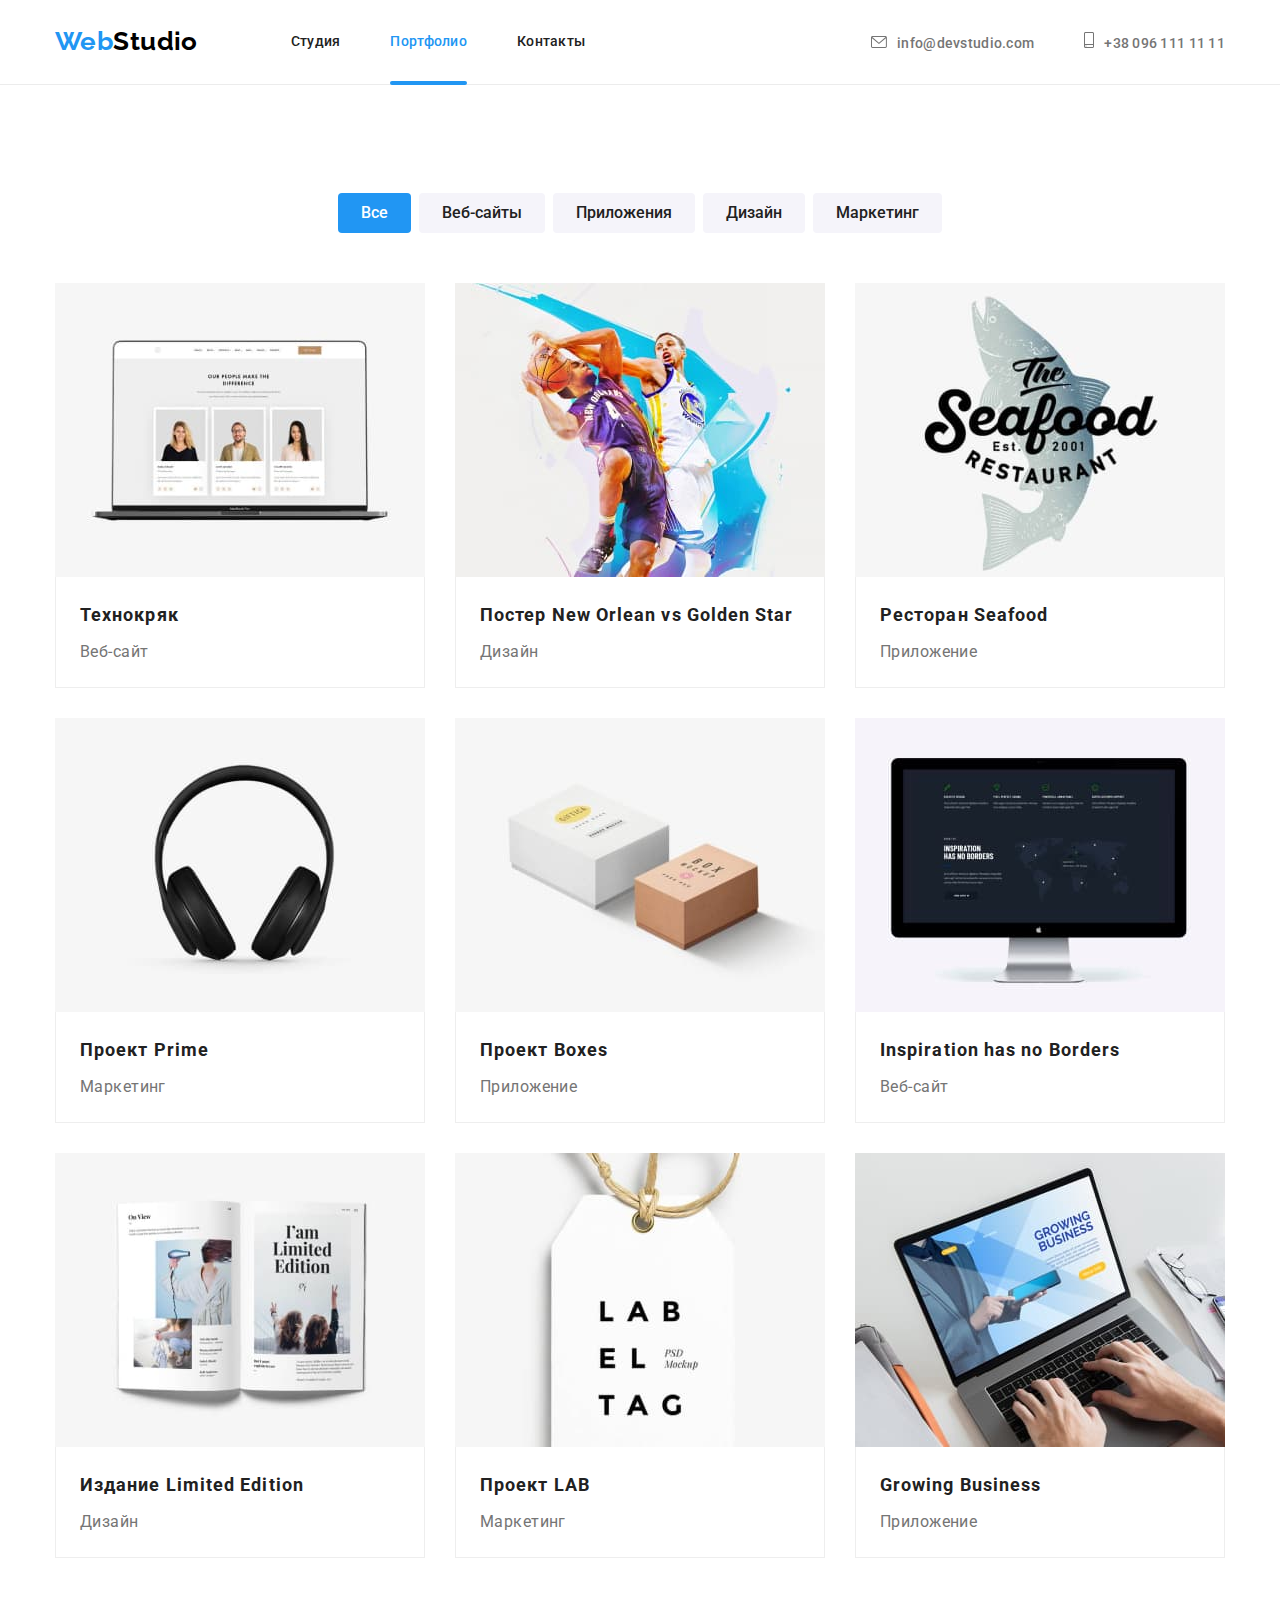
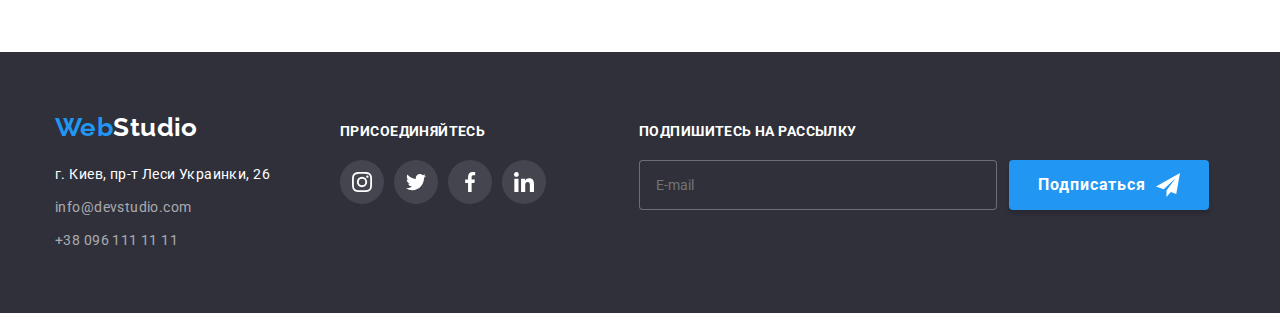
==== commit b6cc56df: "hw-07-first-final" ====
--- a/portfolio.html
+++ b/portfolio.html
@@ -22,13 +22,13 @@
           <a href="./index.html" class="logo"><span class="logo--blue">Web</span>Studio</a>
           <ul class="list header-navigation">
             <li class="header__list-item">
-              <a href="./index.html" class="header-navigation__link">Студия</a>
+              <a href="./index.html" class="header-navigation__link link">Студия</a>
             </li>
             <li class="header__list-item">
-              <a href="./portfolio.html" class="header-navigation__link current">Портфолио</a>
+              <a href="./portfolio.html" class="header-navigation__link link current">Портфолио</a>
             </li>
             <li class="header__list-item">
-              <a href="#" class="header-navigation__link">Контакты</a>
+              <a href="#" class="header-navigation__link link">Контакты</a>
             </li>
           </ul>
         </nav>
@@ -76,7 +76,7 @@
           </ul>
           <ul class="list portfolio-cards">
             <li class="portfolio-cards__item--geometry">
-              <a href="#" class="portfolio-cards__item">
+              <a href="#" class="portfolio-cards__item link">
                 <div class="portfolio-cards__overlay--position">
                   <img src="./images/img-1.jpg" alt="Веб-сайт" width="370" class="card-img" />
                   <div class="portfolio-cards__overlay">
@@ -90,12 +90,12 @@
 
                 <div class="portfolio-cards__item--border">
                   <h2 class="portfolio-cards__title">Технокряк</h2>
-                  <p class="portfolio-cards__portfolio-cards__description">Веб-сайт</p>
-                </div>
-              </a>
-            </li>
-            <li class="portfolio-cards__item--geometry">
-              <a href="#" class="portfolio-cards__item">
+                  <p class="portfolio-cards__description">Веб-сайт</p>
+                </div>
+              </a>
+            </li>
+            <li class="portfolio-cards__item--geometry">
+              <a href="#" class="portfolio-cards__item link">
                 <div class="portfolio-cards__overlay--position">
                   <img src="./images/img-2.jpg" alt="Дизайн" width="370" class="card-img" />
                   <div class="portfolio-cards__overlay">
@@ -113,7 +113,7 @@
               </a>
             </li>
             <li class="portfolio-cards__item--geometry">
-              <a href="#" class="portfolio-cards__item">
+              <a href="#" class="portfolio-cards__item link">
                 <div class="portfolio-cards__overlay--position">
                   <img src="./images/img-3.jpg" alt="Приложение" width="370" class="card-img" />
                   <div class="portfolio-cards__overlay">
@@ -131,7 +131,7 @@
               </a>
             </li>
             <li class="portfolio-cards__item--geometry">
-              <a href="#" class="portfolio-cards__item">
+              <a href="#" class="portfolio-cards__item link">
                 <div class="portfolio-cards__overlay--position">
                   <img src="./images/img-4.jpg" alt="Маркетинг" width="370" class="card-img" />
                   <div class="portfolio-cards__overlay">
@@ -149,7 +149,7 @@
               </a>
             </li>
             <li class="portfolio-cards__item--geometry">
-              <a href="#" class="portfolio-cards__item">
+              <a href="#" class="portfolio-cards__item link">
                 <div class="portfolio-cards__overlay--position">
                   <img src="./images/img-5.jpg" alt="Приложение" width="370" class="card-img" />
                   <div class="portfolio-cards__overlay">
@@ -167,7 +167,7 @@
               </a>
             </li>
             <li class="portfolio-cards__item--geometry">
-              <a href="#" class="portfolio-cards__item">
+              <a href="#" class="portfolio-cards__item link">
                 <div class="portfolio-cards__overlay--position">
                   <img src="./images/img-6.jpg" alt="Веб-сайт" width="370" class="card-img" />
                   <div class="portfolio-cards__overlay">
@@ -185,7 +185,7 @@
               </a>
             </li>
             <li class="portfolio-cards__item--geometry">
-              <a href="#" class="portfolio-cards__item">
+              <a href="#" class="portfolio-cards__item link">
                 <div class="portfolio-cards__overlay--position">
                   <img src="./images/img-7.jpg" alt="Дизайн" width="370" class="card-img" />
                   <div class="portfolio-cards__overlay">
@@ -203,7 +203,7 @@
               </a>
             </li>
             <li class="portfolio-cards__item--geometry">
-              <a href="#" class="portfolio-cards__item">
+              <a href="#" class="portfolio-cards__item link">
                 <div class="portfolio-cards__overlay--position">
                   <img src="./images/img-8.jpg" alt="Маркетинг" width="370" class="card-img" />
                   <div class="portfolio-cards__overlay">
@@ -221,7 +221,7 @@
               </a>
             </li>
             <li class="portfolio-cards__item--geometry">
-              <a href="#" class="portfolio-cards__item">
+              <a href="#" class="portfolio-cards__item link">
                 <div class="portfolio-cards__overlay--position">
                   <img src="./images/img-9.jpg" alt="Приложение" width="370" class="card-img" />
                   <div class="portfolio-cards__overlay">
